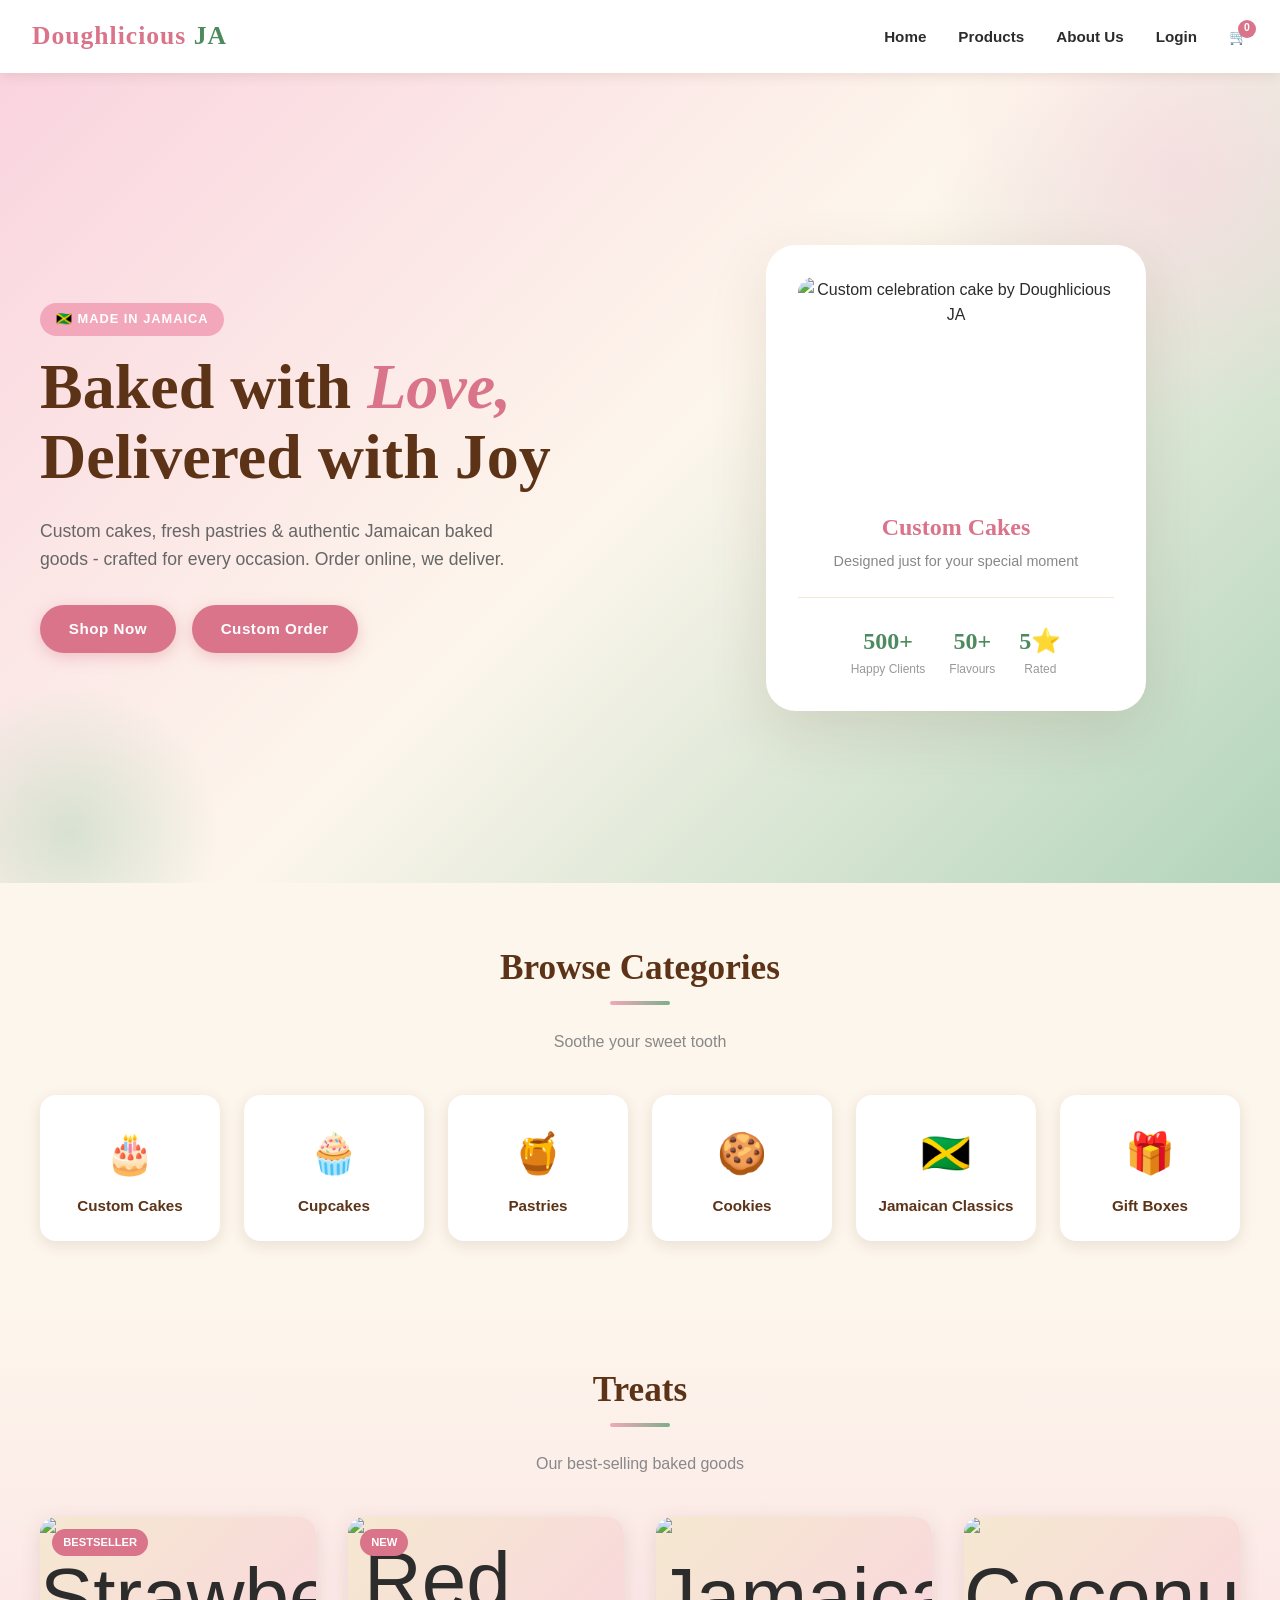
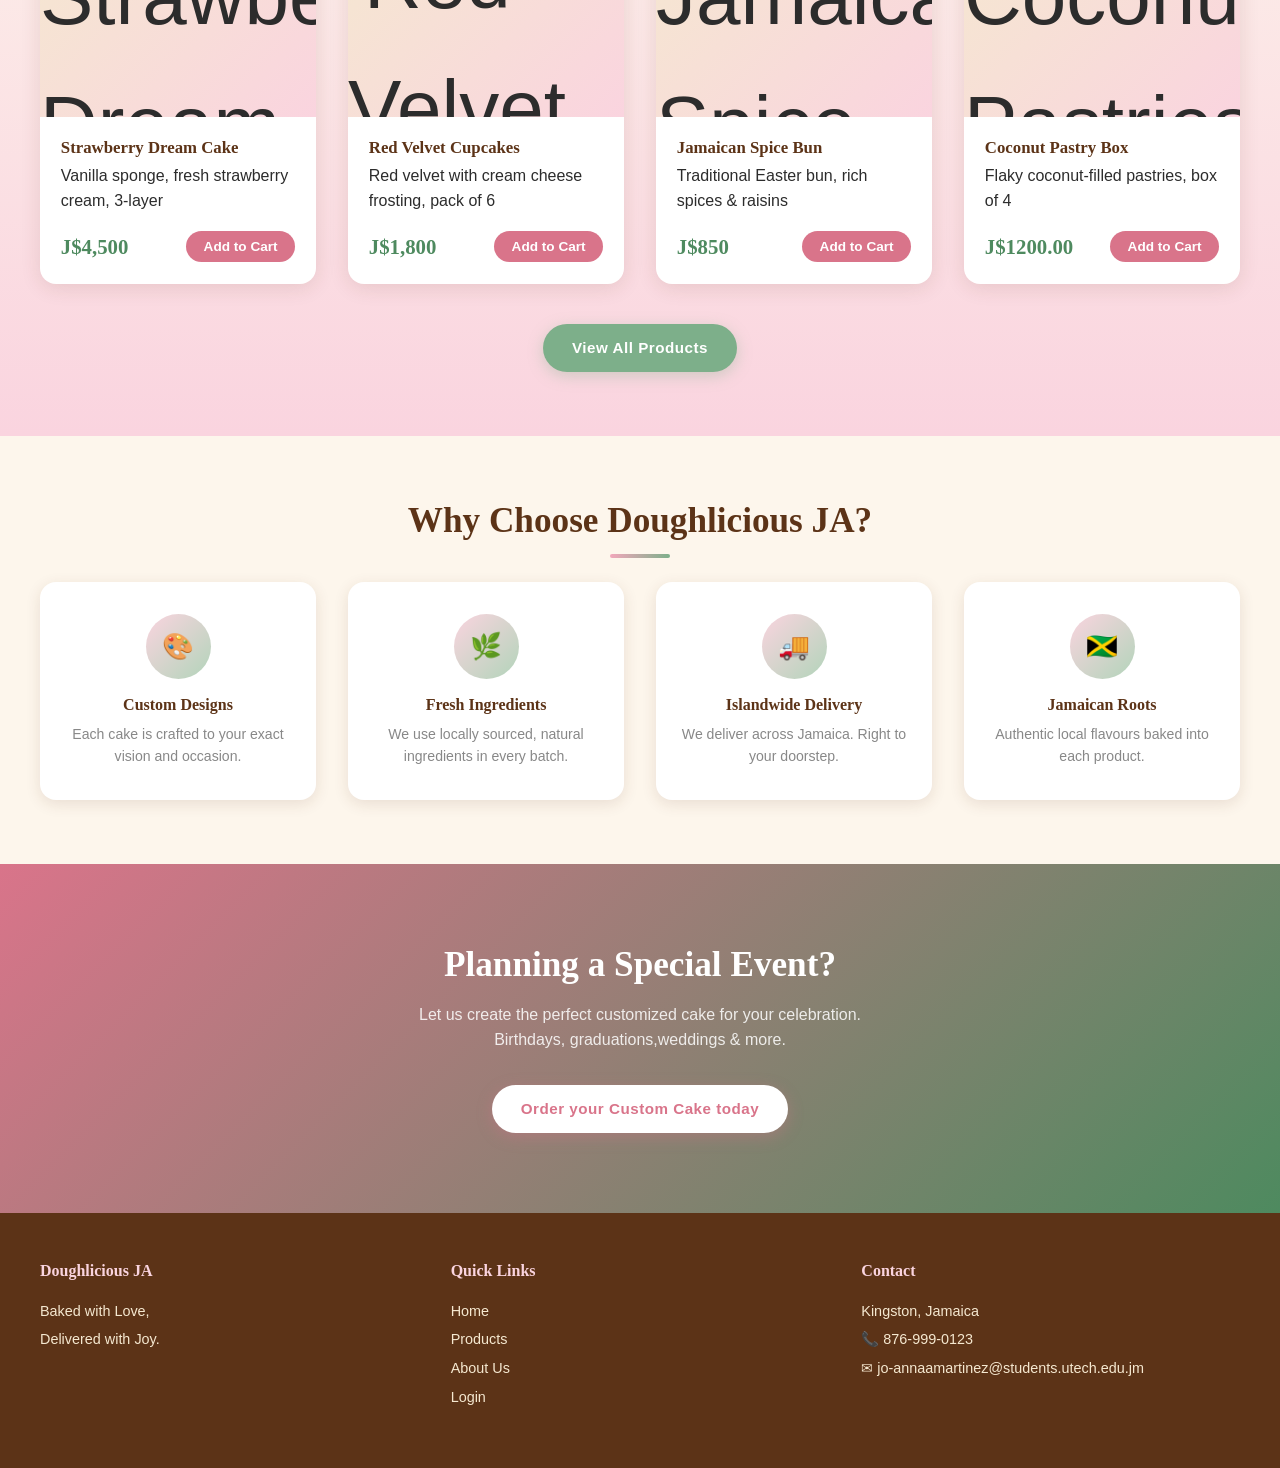
==== index.html @ e5c6c64b "Add files via upload" ====
<!--Jo-Anna Martinez ID: 2305804-->
<!DOCTYPE html>
<html lang="en">
<head>
    <meta charset="UTF-8"/>
    <meta name="viewport" content="width=device-width, initial-scale=1.0"/>
    <title>Doughlicious JA - Home</title>
    <link rel="stylesheet" href="styles.css"/>

</head>
<body>

<!--Navigation Bar-->
<nav class="navbar">
    <div class="logo">Doughlicious <span>JA</span></div>
    <ul class="nav-links" id="navLinks">
        <li><a href="index.html">Home</a></li>
        <li><a href="products.html">Products</a></li>
        <li><a href="about.html">About Us</a></li>
        <li><a href="login.html">Login</a></li>
        <li><a href="cart.html" class="cart-icon">&#128722;<span class="cart-badge" id="cartCount">0</span>
        </a></li>
    </ul>
    <button class="hamburger" id="hamburger" aria-label="Toggle menu">
        <span></span><span></span><span></span>
    </button>
</nav>
<!--Hero Section-->
<section class="hero">
    <div class="hero-content">
        <div class="hero-text-wrap">
            <span class="hero-badge">&#127471;&#127474; Made in Jamaica</span>
            <h1 class="hero-title">
                Baked with <em>Love,</em><br/>Delivered with Joy
            </h1>
            <p class="hero-text">
                Custom cakes, fresh pastries & authentic Jamaican baked goods - crafted for every occasion. Order online, we deliver. 
            </p>
            <div class="hero-btns">
                <a href="products.html" class="btn btn-primary">Shop Now</a>
                <a href="products.html#custom" class="btn btn-primary">Custom Order</a>
            </div>
        </div>
        <div class="hero-image-wrap">
            <div class="hero-card">
                <img src="../assets/cake.jpg" alt="Custom celebration cake by Doughlicious JA"class="hero-card-img"/>
                <h3>Custom Cakes</h3>
                <p>Designed just for your special moment</p>
                <div class="hero-stats">
                    <div class="stat">
                        <div class="stat-num">500+</div>
                        <div class="stat-label">Happy Clients</div>
                    </div>
                    <div class="stat">
                        <div class="stat-num">50+</div>
                        <div class="stat-label">Flavours</div>
                    </div>
                    <div class="stat">
                        <div class="stat-num">5&#11088;</div>
                        <div class="stat-label">Rated</div>
                    </div>
                </div>
            </div>
        </div>
    </div>
</section>
<!--Category Section-->
<section class="section">
    <div class="container">
        <h2 class="section-title">Browse Categories</h2>
        <div class="divider"></div>
        <p class="section-subtitle">Soothe your sweet tooth</p>
        <div class="categories-grid">
            <div class="category-card" onclick="window.location='products.html'">
                <div class="category-icon">&#127874;</div>
                <h4>Custom Cakes</h4>
            </div>
            <div class="category-card"onclick="window.location='products.html'">
                <div class="category-icon">&#129473;</div>
                <h4>Cupcakes</h4>
            </div>
            <div class="category-card"onclick="window.location='products.html'">
                <div class="category-icon">&#127855;</div>
                <h4>Pastries</h4>
            </div>
            <div class="category-card"onclick="window.location='products.html'">
                <div class="category-icon">&#127850;</div>
                <h4>Cookies</h4>
            </div>
            <div class="category-card"onclick="window.location='products.html'">
                <div class="category-icon">&#x1F1EF;&#x1F1F2;</div>
                <h4>Jamaican Classics</h4>
            </div>
            <div class="category-card"onclick="window.location='products.html'">
                <div class="category-icon">&#127873;</div>
                <h4>Gift Boxes</h4>
            </div>
        </div>
    </div>
</section>
<!--Featured Products-->
<section class="section featured-bg">
    <div class="container">
        <h2 class="section-title">Treats</h2>
        <div class="divider"></div>
        <p class="section-subtitle">Our best-selling baked goods</p>
        <div class="products-grid">
            <div class="product-card">
                <div class="product-image">
                    <img src="../assets/cake-strawberry.jpg" alt="Strawberry Dream Cake"/>
                    <span class="product-badge">Bestseller</span>
                </div>
                <div class="product-info">
                    <h3>Strawberry Dream Cake</h3>
                    <p>Vanilla sponge, fresh strawberry cream, 3-layer</p>
                    <div class="product-footer">
                        <span class="price">J$4,500</span>
                        <button class="add-to-cart-btn" onclick="addToCart('Strawberry Dream Cake', 4500)">Add to Cart</button>
                    </div>
                </div>
            </div>
            <div class="product-card">
                <div class="product-image">
                    <img src="../assets/cupcakes-velvet.jpg" alt="Red Velvet Cupcakes"/>
                    <span class="product-badge">New</span>
                </div>
                <div class="product-info">
                    <h3>Red Velvet Cupcakes</h3>
                    <p>Red velvet with cream cheese frosting, pack of 6</p>
                    <div class="product-footer">
                        <span class="price">J$1,800</span>
                        <button class="add-to-cart-btn" onclick="addToCart('Red Velvet Cupcakes', 1800)">Add to Cart</button>
                    </div>
                </div>
            </div>
            <div class="product-card">
                <div class="product-image">
                    <img src="../assets/bun-spice.jpg" alt="Jamaican Spice Bun"/>
                </div>
                <div class="product-info">
                    <h3>Jamaican Spice Bun</h3>
                    <p>Traditional Easter bun, rich spices &amp; raisins</p>
                    <div class="product-footer">
                        <span class="price">J$850</span>
                        <button class="add-to-cart-btn" onclick="addToCart('Jamaican Spice Bun', 850)">Add to Cart</button>
                    </div>
                </div>
            </div>
            <div class="product-card">
                <div class="product-image">
                    <img src="../assets/pastry-coconut.jpg" alt="Coconut Pastries"/>
                </div>
                <div class="product-info">
                    <h3>Coconut Pastry Box</h3>
                    <p>Flaky coconut-filled pastries, box of 4</p>
                    <div class="product-footer">
                        <span class="price">J$1200.00</span>
                        <button class="add-to-cart-btn" onclick="addToCart('Coconut Pastry Box', 1200)">Add to Cart</button>
                    </div>
                </div>
            </div>
        </div>
        <div style="text-align:center; margin-top:2.5rem;">
            <a href="products.html" class="btn btn-secondary">View All Products</a>
        </div>
    </div>
</section>
<!--Choose Us Section -->
<section class="section">
    <div class="container">
        <h2 class="section-title">Why Choose Doughlicious JA?</h2>
        <div class="divider"></div>
        <div class="why-grid">
            <div class="why-card">
                <div class="why-icon">&#127912;</div>
                <h3>Custom Designs</h3>
                <p>Each cake is crafted to your exact vision and occasion.</p>
            </div>
            <div class="why-card">
                <div class="why-icon">&#127807;</div>
                <h3>Fresh Ingredients</h3>
                <p>We use locally sourced, natural ingredients in every batch.</p>
            </div>
            <div class="why-card">
                <div class="why-icon">&#128666;</div>
                <h3>Islandwide Delivery</h3>
                <p>We deliver across Jamaica. Right to your doorstep.</p>
            </div>
            <div class="why-card">
                <div class="why-icon">&#127471;&#127474;</div>
                <h3>Jamaican Roots</h3>
                <p>Authentic local flavours baked into each product.</p>
            </div>
        </div>
    </div>
</section>
<!--Banner-->
<section class="cta-banner">
    <h2>Planning a Special Event?</h2>
    <p>Let us create the perfect customized cake for your celebration. Birthdays, graduations,weddings & more.</p>
    <a href="products.html#custom" class="btn btn-primary" style="background:white; color:var(--blush-dark);">Order your Custom Cake today</a>
</section>

<!--Footer-->
<footer>
    <div class="footer-grid">
        <div class="footer-col">
            <h4>Doughlicious JA</h4>
            <p>Baked with Love,<br/>Delivered with Joy.</p>
        </div>
        <div class="footer-col">
            <h4>Quick Links</h4>
            <a href="index.html">Home</a><br/>
            <a href="products.html">Products</a><br/>
            <a href="about.html">About Us</a><br/>
            <a href="login.html">Login</a>
        </div>
        <div class="footer-col">
            <h4>Contact</h4>
            <p>Kingston, Jamaica<br/>
            &#128222; 876-999-0123<br/>
            &#9993;<a href="mailto:jo-annaamartinez&#64;students&#46;utech&#46;edu&#46;jm">
                    jo-annaamartinez&#64;students&#46;utech&#46;edu&#46;jm</a></p>
        </div>
    </div>
</footer>

<script src="app.js"></script>
</body>
</html>
---- styles.css ----
/* Jo-Anna Martinez ID:2305804 */
/*CSS Variables*/

:root{
    --blush: #F2A7BB;
    --blush-light: #FAD4DF;
    --blush-dark: #D9748A;
    --cream: #FDF6EC;
    --cream-dark: #F5E8D0;
    --sage:#7DAF8A;
    --sage-light: #B2D4BA;
    --sage-dark: #4E8A5F;
    --brown: #5C3317;
    --charcoal: #2C2C2C;
    --white: #FFFFFF;
    --shadow: rgba(92,51,23,0.12);
    --font-display: 'Playfair Display', serif;
    --font-body: 'Lato', sans-serif;
    --radius: 16px;
    --radius-sm: 8px;
    --transition: 0.3s ease;
}
*, *::before, *::after{
    margin: 0;
    padding: 0;
    box-sizing: border-box;
}
html{
    scroll-behavior: smooth;
}
body{
    font-family: var(--font-body);
    background-color: var(--cream);
    color: var(--charcoal);
    font-size: 16px;
    line-height: 1.6;
}
img{
    max-width: 100%;
    display: block;
}
a{
    text-decoration: none;
    color: inherit;
}
ul{
    list-style:none;
}
/*Typography*/
h1,h2,h3,h4{
    font-family: var(--font-display);
    color: var(--brown);
    line-height: 1.2;
}
h1{font-size: clamp(2rem, 5vw, 3.5rem);}
h2{font-size: clamp(1.5rem, 3vw, 2.2rem);}
h3{font-size: clamp(1.1rem, 2vw, 1.5rem);}

p{
    font-family: var(--font-body);
    color: var(--charcoal);
    margin-bottom: 1rem;
}
/*Navigation*/
.navbar{
    background-color: var(--white);
    padding: 1rem 2rem;
    display: flex;
    align-items: center;
    justify-content: space-between;
    box-shadow: 0px 2px 12px var(--shadow);
    position: sticky;
    top: 0;
    z-index: 1000;
}
/*navigation logo*/
.navbar .logo{
    font-family: var(--font-display);
    font-size: 1.6rem;
    color: var(--blush-dark);
    font-weight: 700;
    letter-spacing: 1px;
}
.navbar .logo span{
    color: var(--sage-dark);
}
/*Navigation links*/
.nav-links{
    display: flex;
    gap: 2rem;
    align-items: center;
}
.nav-links a{
    font-family: var(--font-body);
    font-size: 0.95rem;
    font-weight: 600;
    color: var(--charcoal);
    transition: color var(--transition);
    position: relative;
}
/*hover effect on the links*/
.nav-links a::after{
    content:'';
    position:absolute;
    bottom: -4px;
    left: 0;
    width: 0;
    height: 2px;
    background: var(--blush);
    transition: width var(--transition);
}
.nav-links a:hover::after { width: 100%; }
.nav-links a:hover{color: var(--blush-dark);}

/*Cart icon*/
.cart-icon{
    position: relative;
    cursor: pointer;
    font-size: 1.3rem;
}
.cart-badge{
    position: absolute;
    top: -8px;
    right: -8px;
    background: var(--blush-dark);
    color: var(--white);
    border-radius: 50%;
    width: 18px;
    height: 18px;
    font-size: 0.65rem;
    display: flex;
    align-items: center;
    justify-content: center;
    font-weight: 700;
}
/* hamburger menu for mobile devices*/
.hamburger{
    display: none;
    flex-direction: column;
    gap: 5px;
    cursor: pointer;
    background: none;
    border: none;
}
.hamburger span{
    width: 25px;
    height: 3px;
    background: var(--charcoal);
    border-radius: 2px;
    transition: var(--transition);
}
/*buttons*/
.btn {
    display: inline-block;
    padding: 0.75rem 1.8rem;
    border-radius: 50px;
    font-family: var(--font-body);
    font-weight: 700;
    font-size: 0.95rem;
    cursor: pointer;
    border: none;
    transition: all var(--transition);
    letter-spacing: 0.5px;
}

/* Primary button - blush pink */
.btn-primary {
    background: var(--blush-dark);
    color: var(--white);
    box-shadow: 0 4px 15px rgba(217, 116, 138, 0.35);
}

.btn-primary:hover {
    background: var(--blush);
    transform: translateY(-2px);
    box-shadow: 0 6px 20px rgba(217, 116, 138, 0.45);
}

/* Secondary button - sage green */
.btn-secondary {
    background: var(--sage);
    color: var(--white);
    box-shadow: 0 4px 15px rgba(125, 175, 138, 0.35);
}

.btn-secondary:hover {
    background: var(--sage-dark);
    transform: translateY(-2px);
}

/* Outline button */
.btn-outline {
    background: transparent;
    border: 2px solid var(--blush-dark);
    color: var(--blush-dark);
}

.btn-outline:hover {
    background: var(--blush-dark);
    color: var(--white);
}

/* Danger button for cancel/clear */
.btn-danger {
    background: #c0392b;
    color: var(--white);
}

.btn-danger:hover {
    background: #a93226;
    transform: translateY(-2px);
}
/*forms*/
.form-group {
    margin-bottom: 1.2rem;
}

.form-group label {
    display: block;
    font-weight: 600;
    margin-bottom: 0.4rem;
    font-size: 0.9rem;
    color: var(--brown);
}

/* Shared input, select, textarea styles */
.form-group input,.form-group select,.form-group textarea {
    width: 100%;
    padding: 0.75rem 1rem;
    border: 2px solid var(--cream-dark);
    border-radius: var(--radius-sm);
    font-family: var(--font-body);
    font-size: 0.95rem;
    background: var(--white);
    color: var(--charcoal);
    transition: border-color var(--transition);
    outline: none;
}

.form-group input:focus,.form-group select:focus,.form-group textarea:focus {
    border-color: var(--blush);
    box-shadow: 0 0 0 3px rgba(242, 167, 187, 0.2);
}

/* Error message style */
.error-msg {
    color: #c0392b;
    font-size: 0.8rem;
    margin-top: 0.3rem;
    display: none;
}

.error-msg.show {
    display: block;
}

.form-group input.invalid {
    border-color: #c0392b;
}

/* Two-column form row layout */
.form-row {
    display: grid;
    grid-template-columns: 1fr 1fr;
    gap: 1rem;
}

/*Section*/
.section {
    padding: 4rem 2rem;
}

.section-title {
    text-align: center;
    margin-bottom: 0.5rem;
}

.section-subtitle {
    text-align: center;
    color: #888;
    margin-bottom: 2.5rem;
    font-size: 1rem;
}

.divider {
    width: 60px;
    height: 4px;
    background: linear-gradient(to right, var(--blush), var(--sage));
    border-radius: 2px;
    margin: 0.75rem auto 1.5rem;
}

/* Container for max-width wrapper */
.container {
    max-width: 1200px;
    margin: 0 auto;
}

/*hero page*/
.page-hero {
    padding: 4rem 2rem;
    text-align: center;
}

.page-hero h1 { margin-bottom: 0.5rem; }
.page-hero p {
    color: #666;
    max-width: 550px;
    margin: 0.5rem auto 0;
}
/*products card (home & products)*/
.products-grid {
    display: grid;
    grid-template-columns: repeat(auto-fill, minmax(260px, 1fr));
    gap: 2rem;
    max-width: 1200px;
    margin: 0 auto;
}

.product-card {
    background: var(--white);
    border-radius: var(--radius);
    overflow: hidden;
    box-shadow: 0 4px 20px var(--shadow);
    transition: all var(--transition);
}

.product-card:hover {
    transform: translateY(-6px);
    box-shadow: 0 15px 40px var(--shadow);
}

.product-image {
    background: linear-gradient(135deg, var(--cream-dark), var(--blush-light));
    height: 200px;
    display: flex;
    align-items: center;
    justify-content: center;
    font-size: 5rem;
    position: relative;
    overflow: hidden;
}

/* Product image fills container without stretching */
.product-image img {
    width: 100%;
    height: 100%;
    object-fit: cover;
    display: block;
    transition: transform var(--transition);
}

/* Subtle zoom on hover */
.product-card:hover .product-image img {
    transform: scale(1.05);
}

/* Hero card image */
.hero-card-img {
    width: 100%;
    height: 220px;
    object-fit: cover;
    border-radius: 16px;
    margin-bottom: 1rem;
    display: block;
}

.product-badge {
    position: absolute;
    top: 12px;
    left: 12px;
    background: var(--blush-dark);
    color: var(--white);
    font-size: 0.7rem;
    font-weight: 700;
    padding: 0.3rem 0.7rem;
    border-radius: 50px;
    text-transform: uppercase;
}

.product-info { padding: 1.3rem; }

.product-info h3 {
    font-size: 1.05rem;
    margin-bottom: 0.3rem;
}

.product-meta {
    font-size: 0.8rem;
    color: #aaa;
    margin-bottom: 0.5rem;
}

.product-desc {
    font-size: 0.88rem;
    color: #777;
    margin-bottom: 0.8rem;
}

.product-footer {
    display: flex;
    align-items: center;
    justify-content: space-between;
}

.price {
    font-family: var(--font-display);
    font-size: 1.3rem;
    color: var(--sage-dark);
    font-weight: 700;
}

.add-to-cart-btn {
    background: var(--blush-dark);
    color: var(--white);
    border: none;
    border-radius: 50px;
    padding: 0.5rem 1.1rem;
    font-size: 0.85rem;
    font-weight: 700;
    cursor: pointer;
    transition: all var(--transition);
}

.add-to-cart-btn:hover {
    background: var(--blush);
    transform: scale(1.05);
}
/*Footer*/
footer {
    background: var(--brown);
    color: var(--cream);
    padding: 3rem 2rem 1.5rem;
}

.footer-grid {
    display: grid;
    grid-template-columns: repeat(auto-fit, minmax(200px, 1fr));
    gap: 2rem;
    max-width: 1200px;
    margin: 0 auto 2rem;
}

.footer-col h4 {
    color: var(--blush-light);
    margin-bottom: 1rem;
    font-size: 1rem;
}

.footer-col p,.footer-col a {
    color: var(--cream-dark);
    font-size: 0.9rem;
    line-height: 2;
    transition: color var(--transition);
}

.footer-col a:hover { color: var(--blush-light); }

.footer-bottom {
    text-align: center;
    border-top: 1px solid rgba(255,255,255,0.15);
    padding-top: 1.5rem;
    font-size: 0.85rem;
    color: var(--cream-dark);
}
/*home page*/
.hero {
    background: linear-gradient(135deg, var(--blush-light) 0%, var(--cream) 50%, var(--sage-light) 100%);
    min-height: 90vh;
    display: flex;
    align-items: center;
    padding: 4rem 2rem;
    position: relative;
    overflow: hidden;
}
/* Decorative background circle - top right */
.hero::before {
    content: '';
    position: absolute;
    width: 500px;
    height: 500px;
    border-radius: 50%;
    background: radial-gradient(circle, var(--blush-light) 0%, transparent 70%);
    top: -150px;
    right: -150px;
    opacity: 0.6;
}
/* Decorative background circle - bottom left */
.hero::after {
    content: '';
    position: absolute;
    width: 300px;
    height: 300px;
    border-radius: 50%;
    background: radial-gradient(circle, var(--sage-light) 0%, transparent 70%);
    bottom: -100px;
    left: -80px;
    opacity: 0.5;
}
.hero-content {
    max-width: 1200px;
    margin: 0 auto;
    display: grid;
    grid-template-columns: 1fr 1fr;
    gap: 4rem;
    align-items: center;
    position: relative;
    z-index: 1;
    width: 100%;
}
.hero-badge {
    display: inline-block;
    background: var(--blush);
    color: var(--white);
    font-size: 0.8rem;
    font-weight: 700;
    padding: 0.4rem 1rem;
    border-radius: 50px;
    margin-bottom: 1rem;
    letter-spacing: 1px;
    text-transform: uppercase;
}
.hero-title {
    font-size: clamp(2.5rem, 6vw, 4rem);
    line-height: 1.1;
    margin-bottom: 1.5rem;
    color: var(--brown);
}
.hero-title em {
    font-style: italic;
    color: var(--blush-dark);
}
.hero-text {
    font-size: 1.1rem;
    color: #666;
    margin-bottom: 2rem;
    max-width: 480px;
}
.hero-btns {
    display: flex;
    gap: 1rem;
    flex-wrap: wrap;
}
.hero-image-wrap {
    display: flex;
    justify-content: center;
    align-items: center;
}

/* Floating hero card */
.hero-card {
    background: var(--white);
    border-radius: 30px;
    padding: 2rem;
    box-shadow: 0 20px 60px var(--shadow);
    text-align: center;
    max-width: 380px;
    animation: floatCard 4s ease-in-out infinite;
}
/* Floating animation for hero card */
@keyframes floatCard {
    0%, 100% { transform: translateY(0px); }
    50%      { transform: translateY(-15px); }
}
.hero-card-emoji {
    font-size: 6rem;
    margin-bottom: 1rem;
    display: block;
    line-height: 1;
}
.hero-card h3 {
    color: var(--blush-dark);
    margin-bottom: 0.5rem;
}
.hero-card p {
    color: #888;
    font-size: 0.9rem;
    margin: 0;
}
.hero-stats {
    display: flex;
    gap: 1.5rem;
    margin-top: 1.5rem;
    padding-top: 1.5rem;
    border-top: 1px solid var(--cream-dark);
    justify-content: center;
}
.stat { text-align: center; }
.stat-num {
    font-family: var(--font-display);
    font-size: 1.5rem;
    color: var(--sage-dark);
    font-weight: 700;
}
.stat-label {
    font-size: 0.75rem;
    color: #999;
}

/* Categories grid */
.categories-grid {
    display: grid;
    grid-template-columns: repeat(6, 1fr);
    gap: 1.5rem;
    max-width: 1200px;
    margin: 0 auto;
}
.category-card {
    background: var(--white);
    border-radius: var(--radius);
    padding: 1.5rem 1rem;
    text-align: center;
    cursor: pointer;
    transition: all var(--transition);
    box-shadow: 0 4px 15px var(--shadow);
    border: 2px solid transparent;
}
.category-card:hover {
    border-color: var(--blush);
    transform: translateY(-5px);
    box-shadow: 0 10px 30px var(--shadow);
}
.category-icon {
    font-size: 2.5rem;
    margin-bottom: 0.75rem;
}
.category-card h4 {
    font-size: 0.95rem;
    color: var(--brown);
    font-family: var(--font-body);
    font-weight: 700;
}
/* Featured products background */
.featured-bg {
    background: linear-gradient(180deg, var(--cream) 0%, var(--blush-light) 100%);
}

/* Why Choose Us section */
.why-grid {
    display: grid;
    grid-template-columns: repeat(auto-fit, minmax(220px, 1fr));
    gap: 2rem;
    max-width: 1200px;
    margin: 0 auto;
}
.why-card {
    text-align: center;
    padding: 2rem 1.5rem;
    background: var(--white);
    border-radius: var(--radius);
    box-shadow: 0 4px 15px var(--shadow);
    transition: transform var(--transition);
}
.why-card:hover { transform: translateY(-4px); }
.why-icon {
    width: 65px;
    height: 65px;
    background: linear-gradient(135deg, var(--blush-light), var(--sage-light));
    border-radius: 50%;
    display: flex;
    align-items: center;
    justify-content: center;
    margin: 0 auto 1rem;
    font-size: 1.6rem;
}
.why-card h3 {
    font-size: 1rem;
    margin-bottom: 0.5rem;
}
.why-card p {
    font-size: 0.88rem;
    color: #888;
    margin: 0;
}

/* CTA banner */
.cta-banner {
    background: linear-gradient(135deg, var(--blush-dark), var(--sage-dark));
    color: var(--white);
    text-align: center;
    padding: 5rem 2rem;
}
.cta-banner h2 { color: var(--white); margin-bottom: 1rem; }
.cta-banner p {
    color: rgba(255,255,255,0.85);
    max-width: 500px;
    margin: 0 auto 2rem;
}

/*products page*/
.filter-bar {
    background: var(--white);
    padding: 1.5rem 2rem;
    box-shadow: 0 2px 10px var(--shadow);
    position: sticky;
    top: 70px;
    z-index: 100;
}
.filter-inner {
    max-width: 1200px;
    margin: 0 auto;
    display: flex;
    gap: 1rem;
    align-items: center;
    flex-wrap: wrap;
}
.filter-btn {
    padding: 0.5rem 1.2rem;
    border-radius: 50px;
    border: 2px solid var(--cream-dark);
    background: var(--white);
    font-family: var(--font-body);
    font-size: 0.85rem;
    font-weight: 600;
    cursor: pointer;
    transition: all var(--transition);
    color: var(--charcoal);
}
.filter-btn:hover,
.filter-btn.active {
    background: var(--blush-dark);
    border-color: var(--blush-dark);
    color: var(--white);
}
.products-section {
    padding: 3rem 2rem;
    max-width: 1200px;
    margin: 0 auto;
}
/* Custom order section */
.custom-section {
    background: linear-gradient(135deg, var(--blush-light), var(--cream));
    padding: 4rem 2rem;
}
.custom-inner {
    max-width: 700px;
    margin: 0 auto;
    background: var(--white);
    border-radius: var(--radius);
    padding: 2.5rem;
    box-shadow: 0 10px 40px var(--shadow);
}
.custom-inner h2 {
    text-align: center;
    margin-bottom: 0.5rem;
}
.custom-inner .divider { margin-bottom: 2rem; }
.custom-submit { text-align: center; margin-top: 1.5rem; }
/* Order confirmation message on products page */
#orderConfirm {
    display: none;
    background: var(--sage-light);
    border-radius: var(--radius-sm);
    padding: 1rem;
    text-align: center;
    color: var(--sage-dark);
    font-weight: 600;
    margin-top: 1rem;
}
/*login & register page*/
.auth-wrapper {
    min-height: 100vh;
    background: linear-gradient(135deg, var(--blush-light) 0%, var(--cream) 50%, var(--sage-light) 100%);
    display: flex;
    align-items: center;
    justify-content: center;
    padding: 5rem 1rem 2rem;
}
.auth-container {
    background: var(--white);
    border-radius: 24px;
    box-shadow: 0 20px 60px var(--shadow);
    width: 100%;
    max-width: 480px;
    overflow: hidden;
}

/* Tab switcher */
.auth-tabs {
    display: grid;
    grid-template-columns: 1fr 1fr;
}

.auth-tab {
    padding: 1.2rem;
    text-align: center;
    font-family: var(--font-body);
    font-weight: 700;
    font-size: 1rem;
    cursor: pointer;
    border: none;
    background: var(--cream-dark);
    color: #888;
    transition: all var(--transition);
}
.auth-tab.active {
    background: var(--white);
    color: var(--blush-dark);
    border-bottom: 3px solid var(--blush-dark);
}

.auth-body { padding: 2rem; }

.auth-header {
    text-align: center;
    margin-bottom: 2rem;
}
.auth-header .emoji {
    font-size: 3rem;
    display: block;
    margin-bottom: 0.5rem;
}

.auth-header h2 { margin-bottom: 0.25rem; }
.auth-header p { color: #888; font-size: 0.9rem; margin: 0; }

/* Show/hide login and register panels */
.auth-panel { display: none; }
.auth-panel.active { display: block; }

/* Password show/hide toggle */
.password-wrap { position: relative; }
.password-wrap input { padding-right: 2.8rem; }

.toggle-pw {
    position: absolute;
    right: 12px;
    top: 50%;
    transform: translateY(-50%);
    background: none;
    border: none;
    cursor: pointer;
    font-size: 1rem;
    color: #aaa;
    padding: 0;
}
/* Full-width auth submit button */
.auth-submit {
    width: 100%;
    padding: 0.9rem;
    border-radius: 50px;
    border: none;
    font-family: var(--font-body);
    font-weight: 700;
    font-size: 1rem;
    cursor: pointer;
    background: var(--blush-dark);
    color: var(--white);
    transition: all var(--transition);
    margin-top: 0.5rem;
    box-shadow: 0 4px 15px rgba(217,116,138,0.3);
}
.auth-submit:hover {
    background: var(--blush);
    transform: translateY(-2px);
}
.auth-divider {
    text-align: center;
    margin: 1.5rem 0 0;
    font-size: 0.88rem;
    color: #aaa;
}
.auth-divider a {
    color: var(--sage-dark);
    font-weight: 700;
    cursor: pointer;
}
/* Success messages on login/register */
.auth-success {
    display: none;
    background: var(--sage-light);
    border-radius: var(--radius-sm);
    padding: 0.9rem;
    text-align: center;
    color: var(--sage-dark);
    font-weight: 600;
    margin-top: 1rem;
    font-size: 0.9rem;
}

/*cart & checkout page*/
.cart-layout {
    max-width: 1100px;
    margin: 0 auto;
    padding: 3rem 2rem;
    display: grid;
    grid-template-columns: 1fr 360px;
    gap: 2.5rem;
    align-items: start;
}

/* Cart panel */
.cart-panel {
    background: var(--white);
    border-radius: var(--radius);
    box-shadow: 0 4px 20px var(--shadow);
    overflow: hidden;
}
.cart-panel-header {
    padding: 1.2rem 1.5rem;
    background: linear-gradient(135deg, var(--blush-light), var(--cream));
    border-bottom: 1px solid var(--cream-dark);
    display: flex;
    align-items: center;
    justify-content: space-between;
    }
.cart-panel-header h3 { margin: 0; font-size: 1.1rem; }
/* Empty cart state */
.empty-cart {
    text-align: center;
    padding: 3rem;
    color: #aaa;
}
.empty-cart .emoji {
    font-size: 3rem;
    display: block;
    margin-bottom: 1rem;
}

/* Individual cart item row */
.cart-item {
    display: grid;
    grid-template-columns: 60px 1fr auto auto auto;
    gap: 1rem;
    align-items: center;
    padding: 1rem 1.5rem;
    border-bottom: 1px solid var(--cream-dark);
    transition: background var(--transition);
}

.cart-item:hover { background: var(--cream); }
.cart-item:last-child { border-bottom: none; }

.cart-item-icon {
    width: 55px;
    height: 55px;
    background: var(--cream-dark);
    border-radius: var(--radius-sm);
    display: flex;
    align-items: center;
    justify-content: center;
    font-size: 1.8rem;
}

.cart-item-name {
    font-weight: 600;
    font-size: 0.95rem;
    color: var(--brown);
}

.cart-item-price {
    font-size: 0.85rem;
    color: #888;
}

/* Quantity controls */
.qty-control {
    display: flex;
    align-items: center;
    gap: 0.5rem;
    background: var(--cream);
    border-radius: 50px;
    padding: 0.2rem 0.5rem;
}

.qty-btn {
    background: var(--blush-dark);
    color: var(--white);
    border: none;
    width: 24px;
    height: 24px;
    border-radius: 50%;
    cursor: pointer;
    font-size: 1rem;
    font-weight: 700;
    display: flex;
    align-items: center;
    justify-content: center;
    transition: background var(--transition);
}

.qty-btn:hover { background: var(--blush); }
.qty-num {
    font-weight: 700;
    font-size: 0.95rem;
    min-width: 20px;
    text-align: center;
}

.subtotal {
    font-family: var(--font-display);
    font-weight: 700;
    color: var(--sage-dark);
    font-size: 1rem;
    min-width: 80px;
    text-align: right;
}

.remove-btn {
    background: none;
    border: none;
    color: #ccc;
    cursor: pointer;
    font-size: 1.2rem;
    transition: color var(--transition);
}
.remove-btn:hover { color: #c0392b; }
/* Cart action buttons bar */
.cart-actions {
    padding: 1rem 1.5rem;
    display: flex;
    gap: 1rem;
    border-top: 1px solid var(--cream-dark);
    flex-wrap: wrap;
}

/* Order summary panel */
.summary-panel {
    background: var(--white);
    border-radius: var(--radius);
    box-shadow: 0 4px 20px var(--shadow);
    overflow: hidden;
    position: sticky;
    top: 90px;
}

.summary-header {
    padding: 1.2rem 1.5rem;
    background: linear-gradient(135deg, var(--sage-light), var(--cream));
    border-bottom: 1px solid var(--cream-dark);
}

.summary-header h3 { margin: 0; font-size: 1.1rem; }
.summary-body { padding: 1.5rem; }
.summary-row {
    display: flex;
    justify-content: space-between;
    align-items: center;
    margin-bottom: 0.9rem;
    font-size: 0.92rem;
}

.summary-row.total {
    border-top: 2px solid var(--cream-dark);
    padding-top: 0.9rem;
    margin-top: 0.5rem;
    font-weight: 700;
    font-size: 1.05rem;
}

.summary-row .label { color: #666; }
.summary-row .value { font-weight: 600; color: var(--charcoal); }

.summary-row.total .value {
    color: var(--sage-dark);
    font-family: var(--font-display);
    font-size: 1.3rem;
}

.discount-val { color: #27ae60 !important; }

/* Checkout form section */
.checkout-section {
    max-width: 1100px;
    margin: 0 auto;
    padding: 0 2rem 3rem;
}
.checkout-card {
    background: var(--white);
    border-radius: var(--radius);
    box-shadow: 0 4px 20px var(--shadow);
    padding: 2rem;
}

.checkout-card h3 {
    margin-bottom: 1.5rem;
    padding-bottom: 0.75rem;
    border-bottom: 2px solid var(--cream-dark);
}
.checkout-btns {
    display: flex;
    gap: 1rem;
    justify-content: flex-end;
    margin-top: 1.5rem;
    flex-wrap: wrap;
}
/* Order confirmed state */
#orderConfirmedMsg {
    display: none;
    background: linear-gradient(135deg, var(--sage-light), var(--blush-light));
    border-radius: var(--radius);
    padding: 2.5rem;
    text-align: center;
    margin-top: 1rem;
}
#orderConfirmedMsg .big-emoji {
    font-size: 3.5rem;
    display: block;
    margin-bottom: 1rem;
}
#orderConfirmedMsg h2 { color: var(--sage-dark); margin-bottom: 0.5rem; }
#orderConfirmedMsg p  { color: #666; margin: 0; }

/*About Us Page*/
.story-grid {
    display: grid;
    grid-template-columns: 1fr 1fr;
    gap: 4rem;
    align-items: center;
    max-width: 1100px;
    margin: 0 auto;
}
.story-image {
    background: linear-gradient(135deg, var(--blush-light), var(--cream-dark));
    border-radius: 24px;
    height: 380px;
    overflow: hidden;
    box-shadow: 0 15px 40px var(--shadow);
}
/* story image fills the container without stretching*/
.story-image img{
    width: 100%;
    height: 100%;
    object-fit:  cover;
    display: block;
    border-radius: 24px;
}
.story-text h2 { margin-bottom: 1rem; }
.story-text p  { color: #666; }

/* Mission & Vision cards */
.mv-grid {
    display: grid;
    grid-template-columns: 1fr 1fr;
    gap: 2rem;
    max-width: 1100px;
    margin: 0 auto;
}
.mv-card {
    background: var(--white);
    border-radius: var(--radius);
    padding: 2rem;
    box-shadow: 0 4px 20px var(--shadow);
    border-top: 4px solid var(--blush-dark);
}
.mv-card.vision { border-top-color: var(--sage-dark); }
.mv-card .icon { font-size: 2.5rem; margin-bottom: 1rem; }
.mv-card h3    { margin-bottom: 0.75rem; }
.mv-card p     { color: #666; margin: 0; }

/* Values section */
.values-bg { background: linear-gradient(135deg, var(--cream), var(--blush-light)); }
.values-grid {
    display: grid;
    grid-template-columns: repeat(auto-fit, minmax(200px, 1fr));
    gap: 1.5rem;
    max-width: 1100px;
    margin: 0 auto;
}
.values-card {
    background: var(--white);
    border-radius: var(--radius);
    padding: 1.5rem;
    text-align: center;
    box-shadow: 0 4px 15px var(--shadow);
    transition: transform var(--transition);
}
.values-card:hover { transform: translateY(-4px); }
.values-card .icon { font-size: 2rem; margin-bottom: 0.75rem; display: block; }
.values-card h4    { font-size: 0.95rem; color: var(--brown); }

/* Student info card */
.student-card {
    max-width: 700px;
    margin: 0 auto;
    background: linear-gradient(135deg, var(--blush-light), var(--sage-light));
    border-radius: var(--radius);
    padding: 2.5rem;
    box-shadow: 0 10px 40px var(--shadow);
    }
.student-card h3 {
    text-align: center;
    margin-bottom: 1.5rem;
    padding-bottom: 1rem;
    border-bottom: 2px solid rgba(255,255,255,0.6);
}
.student-info-grid {
    display: grid;
    grid-template-columns: 1fr 1fr;
    gap: 1.2rem;
}
.info-item {
    background: rgba(255,255,255,0.7);
    border-radius: var(--radius-sm);
    padding: 1rem;
}
.info-item .info-label {
    font-size: 0.75rem;
    color: #888;
    font-weight: 700;
    text-transform: uppercase;
    letter-spacing: 0.5px;
    margin-bottom: 0.3rem;
}
.info-item .info-value {
    font-weight: 600;
    color: var(--brown);
    font-size: 0.95rem;
}
/* Span full width in student grid */
.info-item.full { grid-column: 1 / -1; }

/* Mailto contact button */
.mailto-btn {
    display: block;
    text-align: center;
    margin-top: 1.5rem;
    background: var(--blush-dark);
    color: var(--white);
    padding: 0.9rem 2rem;
    border-radius: 50px;
    font-weight: 700;
    transition: all var(--transition);
}
.mailto-btn:hover {
    background: var(--sage-dark);
    transform: translateY(-2px);
}
/*Mobile 600px*/
@media (max-width: 600px) {
/* Navbar */
    .navbar {
        padding: 1rem;
        flex-wrap: wrap;
    }

    .nav-links {
        display: none;
        flex-direction: column;
        width: 100%;
        padding: 1rem 0;
        gap: 1rem;
        text-align: center;
    }

    .nav-links.open { display: flex; }
    .hamburger      { display: flex; }

    .section { padding: 2.5rem 1rem; }

    .btn {
        width: 100%;
        text-align: center;
        margin-bottom: 0.5rem;
    }

/* Home hero */
    .hero-content {
        grid-template-columns: 1fr;
        gap: 2rem;
        text-align: center;
    }

    .hero-btns  { justify-content: center; }
    .hero-text  { margin: 0 auto 2rem; }
    .hero-card  { max-width: 280px; margin: 0 auto; }

/* Forms */
    .form-row { grid-template-columns: 1fr; }

/* Products filter */
    .filter-inner { gap: 0.5rem; }
    .filter-btn   { font-size: 0.8rem; padding: 0.4rem 0.9rem; }

/* Cart layout */
    .cart-layout { grid-template-columns: 1fr; padding: 1.5rem 1rem; }

    .cart-item {
        grid-template-columns: 45px 1fr;
        grid-template-rows: auto auto auto;
        gap: 0.5rem;
        padding: 1rem;
    }

    .qty-control, .subtotal, .remove-btn { grid-column: 2; }

  /* Checkout */
    .checkout-btns  { justify-content: stretch; }
    .checkout-btns .btn { flex: 1; text-align: center; }

  /* About */
    .story-grid, .mv-grid { grid-template-columns: 1fr; }
    .story-image          { height: 220px; font-size: 5rem; }
    .student-info-grid    { grid-template-columns: 1fr; }
    .info-item.full       { grid-column: 1; }

  /* Authentication */
    .auth-body { padding: 1.5rem; }
}
/*Tablet 601-949px*/
@media (min-width: 601px) and (max-width: 949px) {
    .section { padding: 3rem 1.5rem; }

    .hero-content {
        grid-template-columns: 1fr;
        text-align: center;
    }

    .hero-btns { justify-content: center; }
    .hero-text { margin: 0 auto 2rem; }

    .cart-layout   { grid-template-columns: 1fr; }
    .story-grid    { grid-template-columns: 1fr; }
}
/*Desktop 950px */
@media (min-width: 950px) {
    .hamburger    { display: none; }
    .nav-links    { display: flex !important; }
}
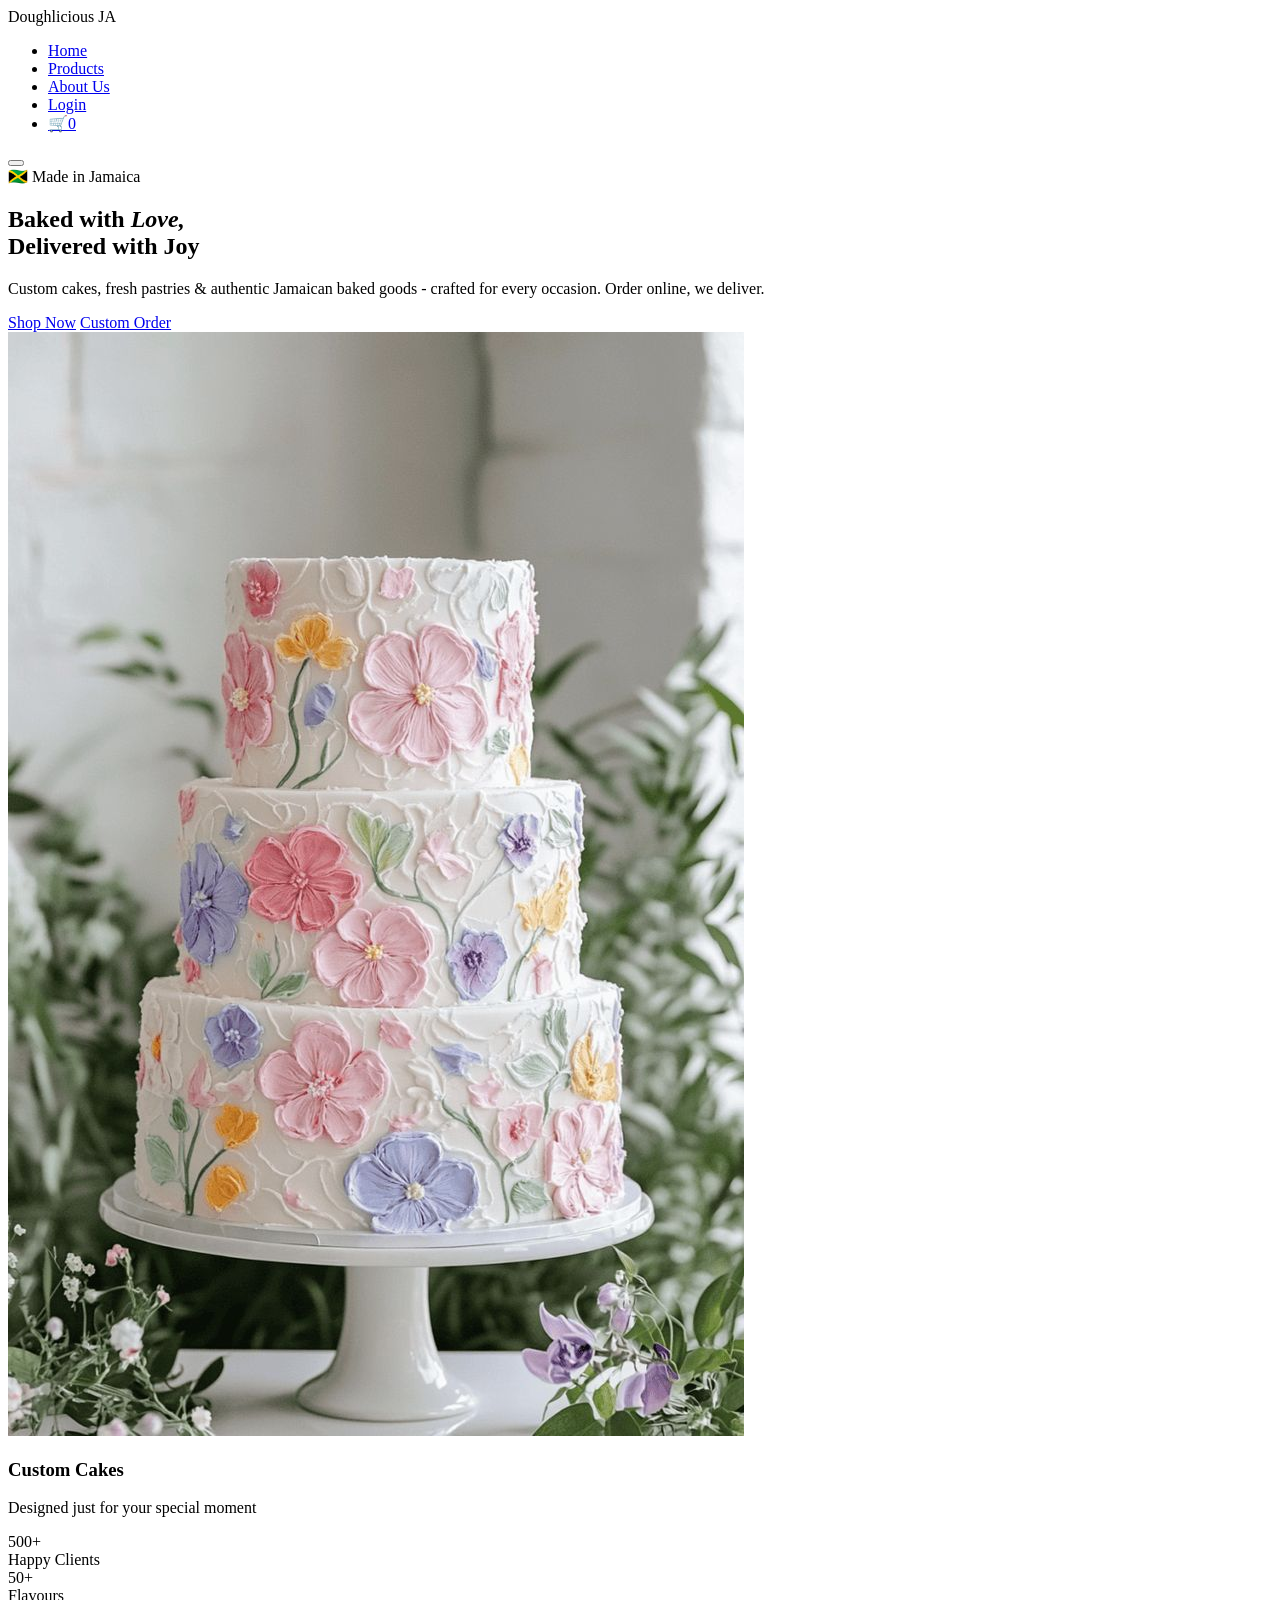
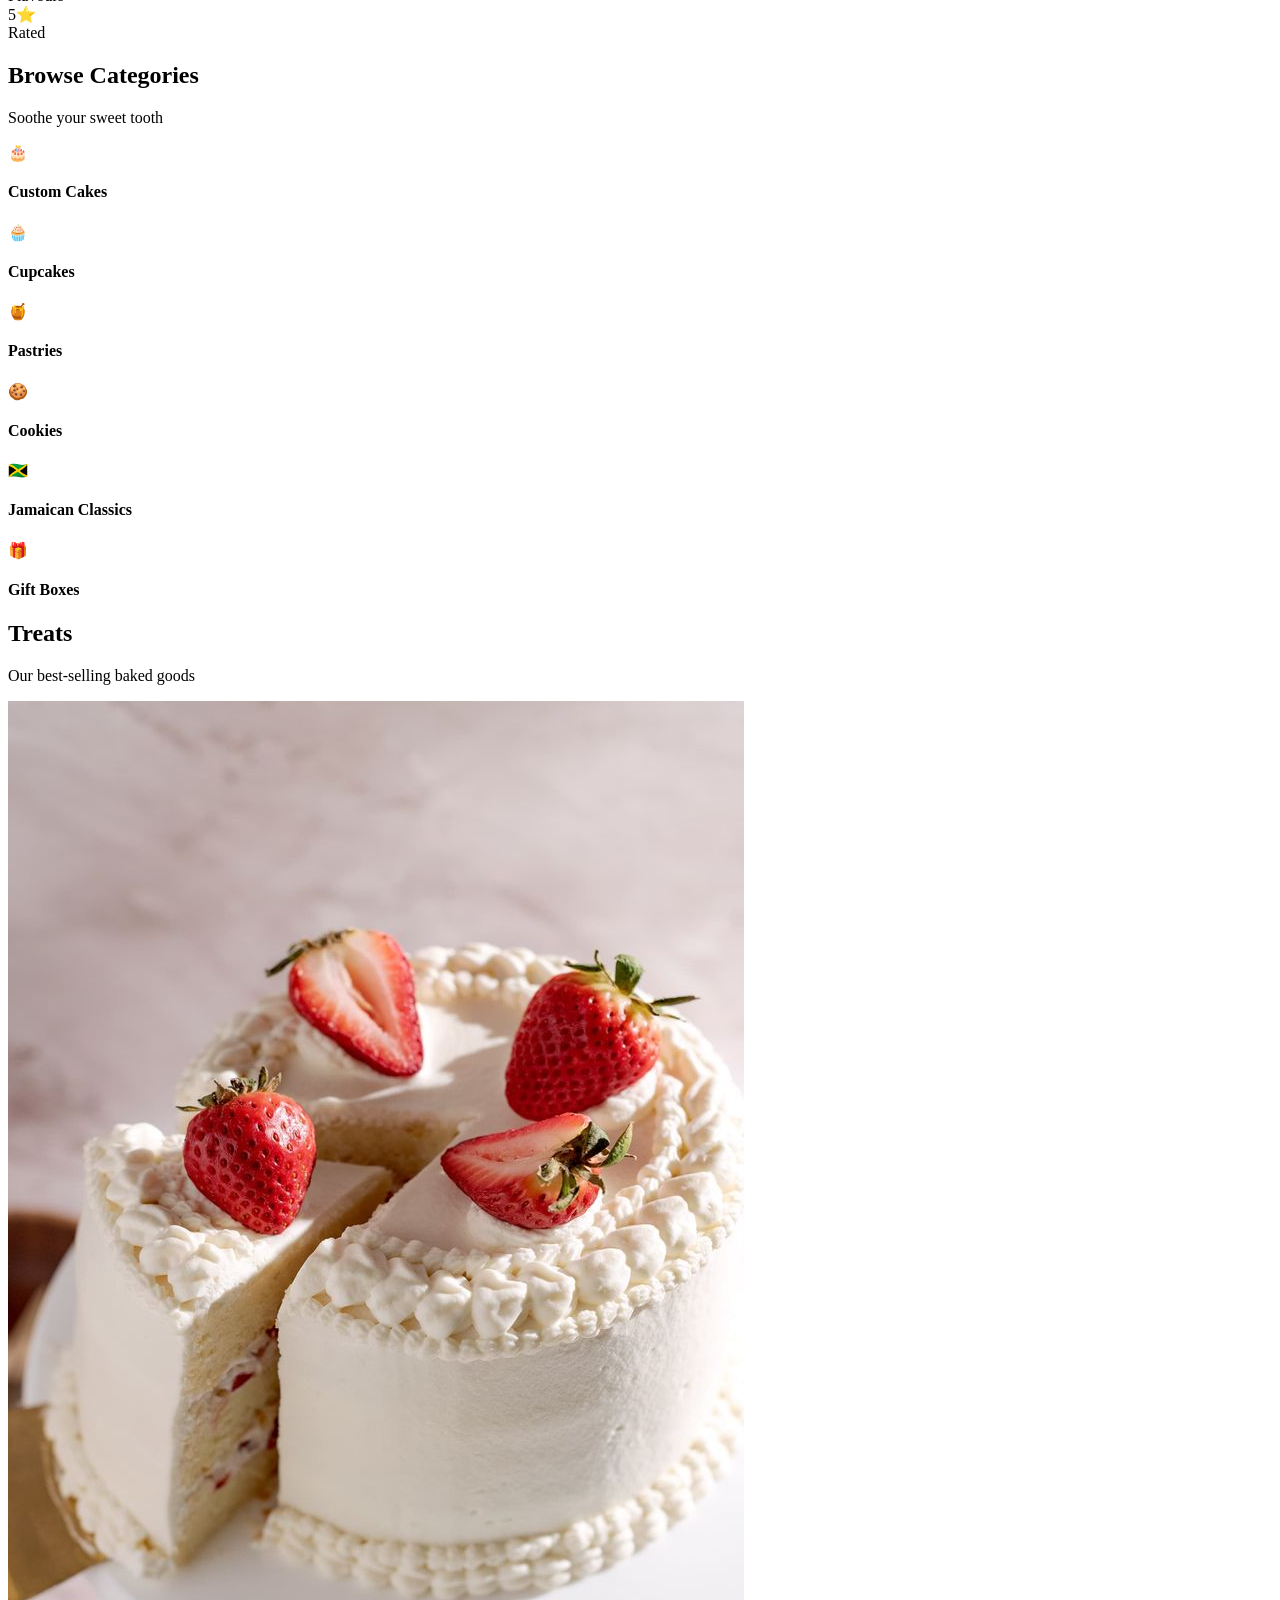
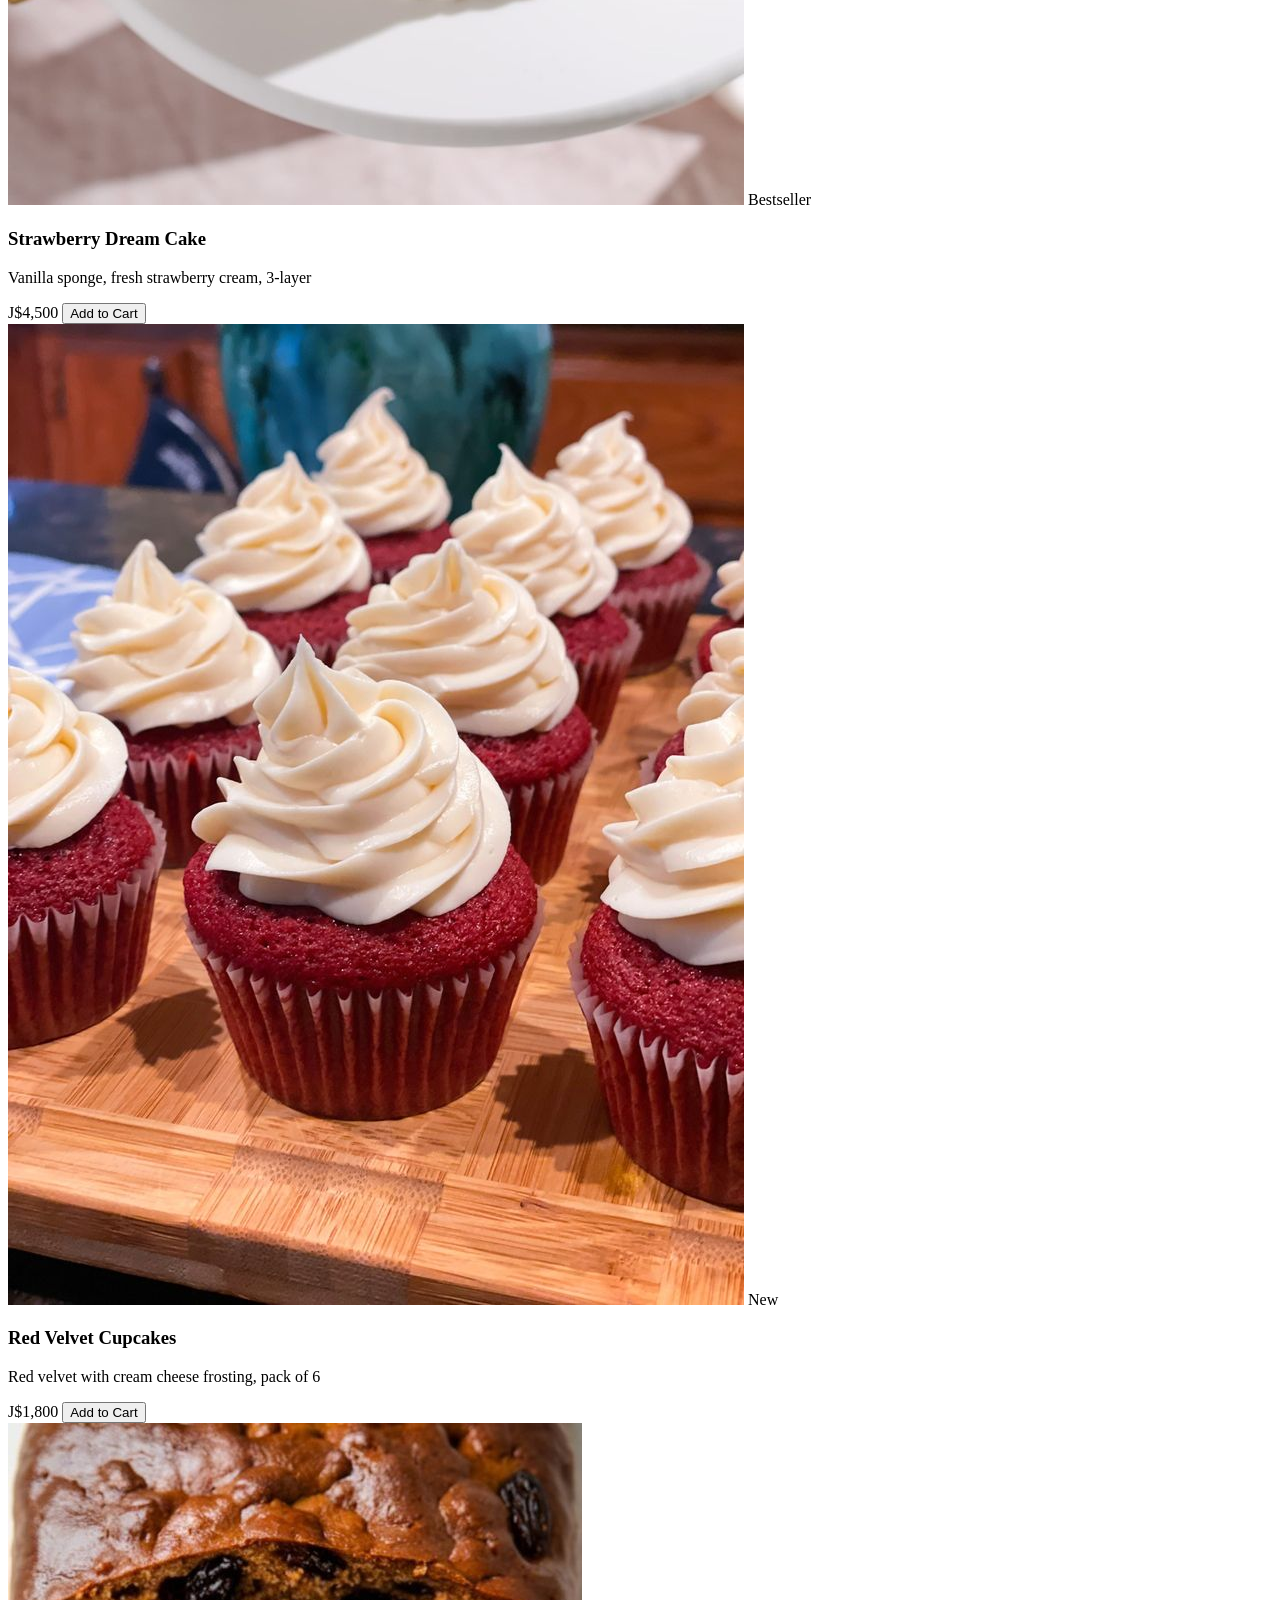
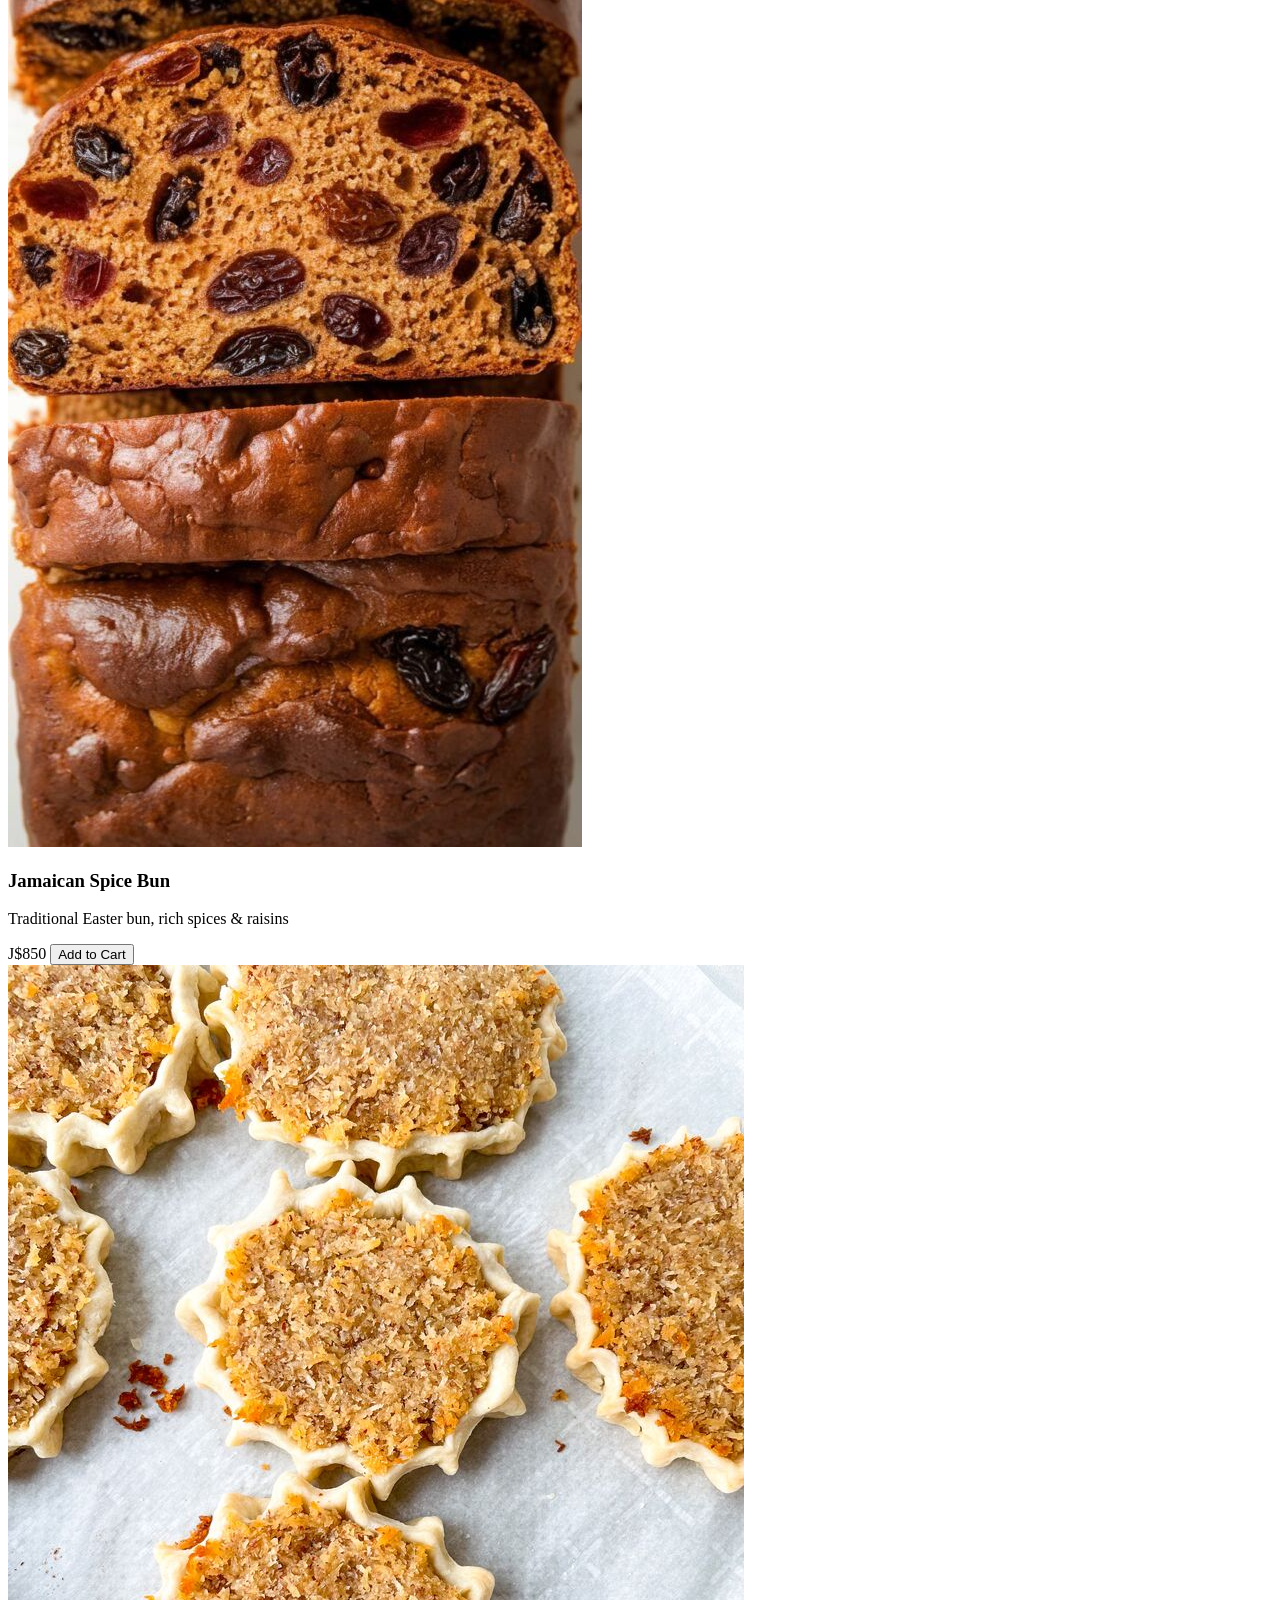
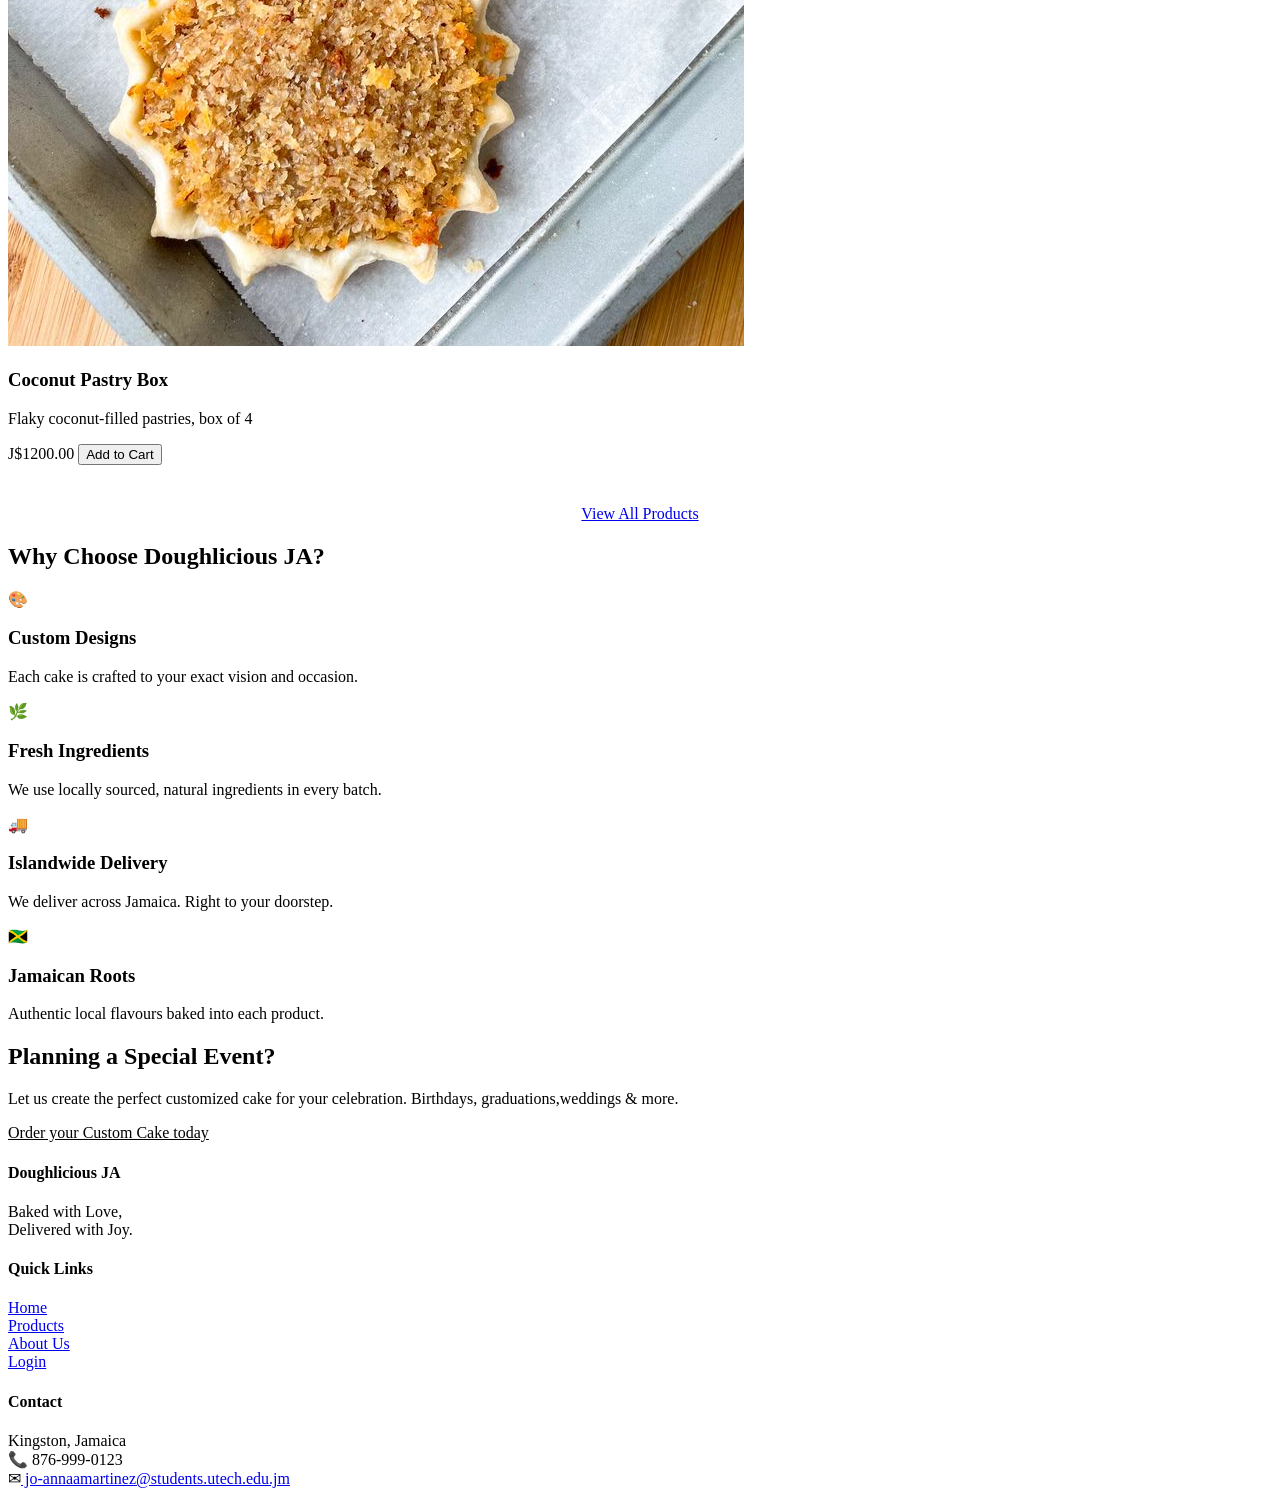
==== commit 9458c07b: "Update image paths to use relative URLs" ====
--- a/index.html
+++ b/index.html
@@ -43,7 +43,7 @@
         </div>
         <div class="hero-image-wrap">
             <div class="hero-card">
-                <img src="../assets/cake.jpg" alt="Custom celebration cake by Doughlicious JA"class="hero-card-img"/>
+                <img src="assets/cake.jpg" alt="Custom celebration cake by Doughlicious JA"class="hero-card-img"/>
                 <h3>Custom Cakes</h3>
                 <p>Designed just for your special moment</p>
                 <div class="hero-stats">
@@ -107,7 +107,7 @@
         <div class="products-grid">
             <div class="product-card">
                 <div class="product-image">
-                    <img src="../assets/cake-strawberry.jpg" alt="Strawberry Dream Cake"/>
+                    <img src="assets/cake-strawberry.jpg" alt="Strawberry Dream Cake"/>
                     <span class="product-badge">Bestseller</span>
                 </div>
                 <div class="product-info">
@@ -121,7 +121,7 @@
             </div>
             <div class="product-card">
                 <div class="product-image">
-                    <img src="../assets/cupcakes-velvet.jpg" alt="Red Velvet Cupcakes"/>
+                    <img src="assets/cupcakes-velvet.jpg" alt="Red Velvet Cupcakes"/>
                     <span class="product-badge">New</span>
                 </div>
                 <div class="product-info">
@@ -135,7 +135,7 @@
             </div>
             <div class="product-card">
                 <div class="product-image">
-                    <img src="../assets/bun-spice.jpg" alt="Jamaican Spice Bun"/>
+                    <img src="assets/bun-spice.jpg" alt="Jamaican Spice Bun"/>
                 </div>
                 <div class="product-info">
                     <h3>Jamaican Spice Bun</h3>
@@ -148,7 +148,7 @@
             </div>
             <div class="product-card">
                 <div class="product-image">
-                    <img src="../assets/pastry-coconut.jpg" alt="Coconut Pastries"/>
+                    <img src="assets/pastry-coconut.jpg" alt="Coconut Pastries"/>
                 </div>
                 <div class="product-info">
                     <h3>Coconut Pastry Box</h3>
@@ -227,4 +227,4 @@
 
 <script src="app.js"></script>
 </body>
-</html>+</html>
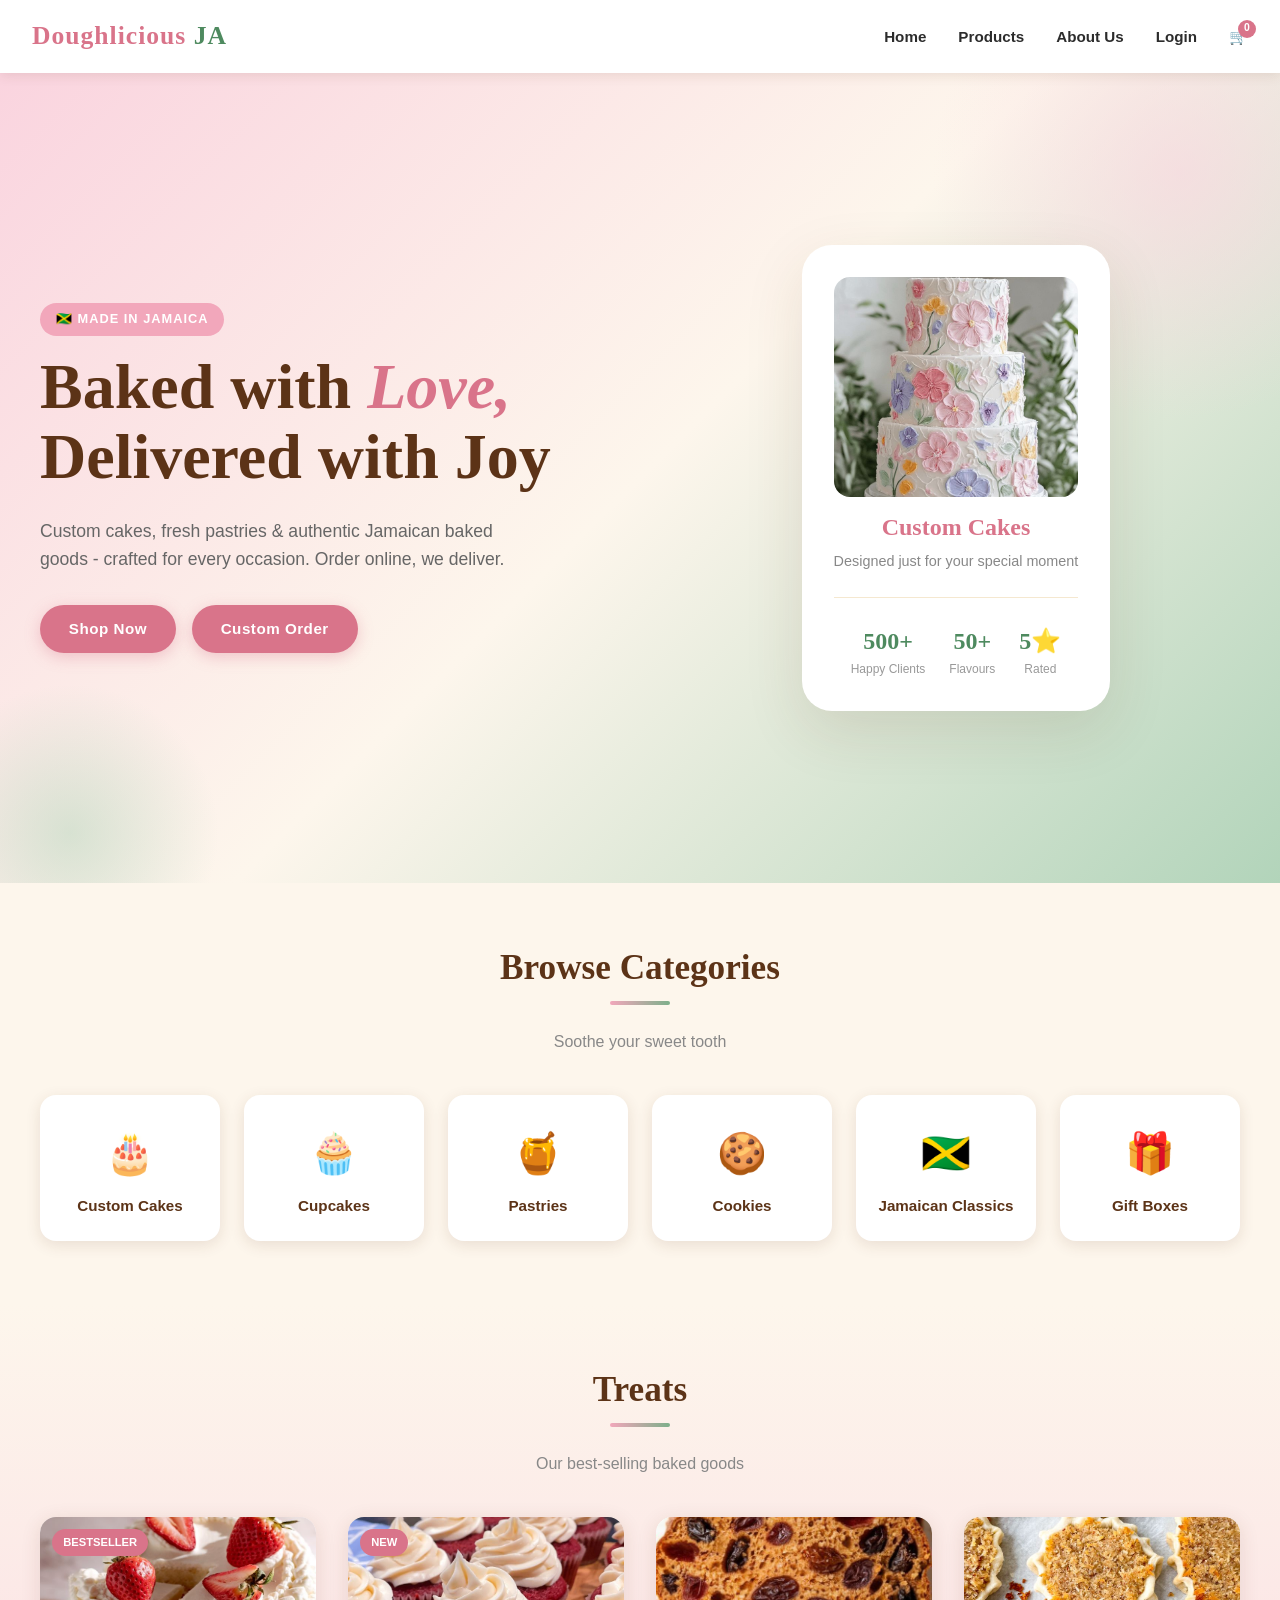
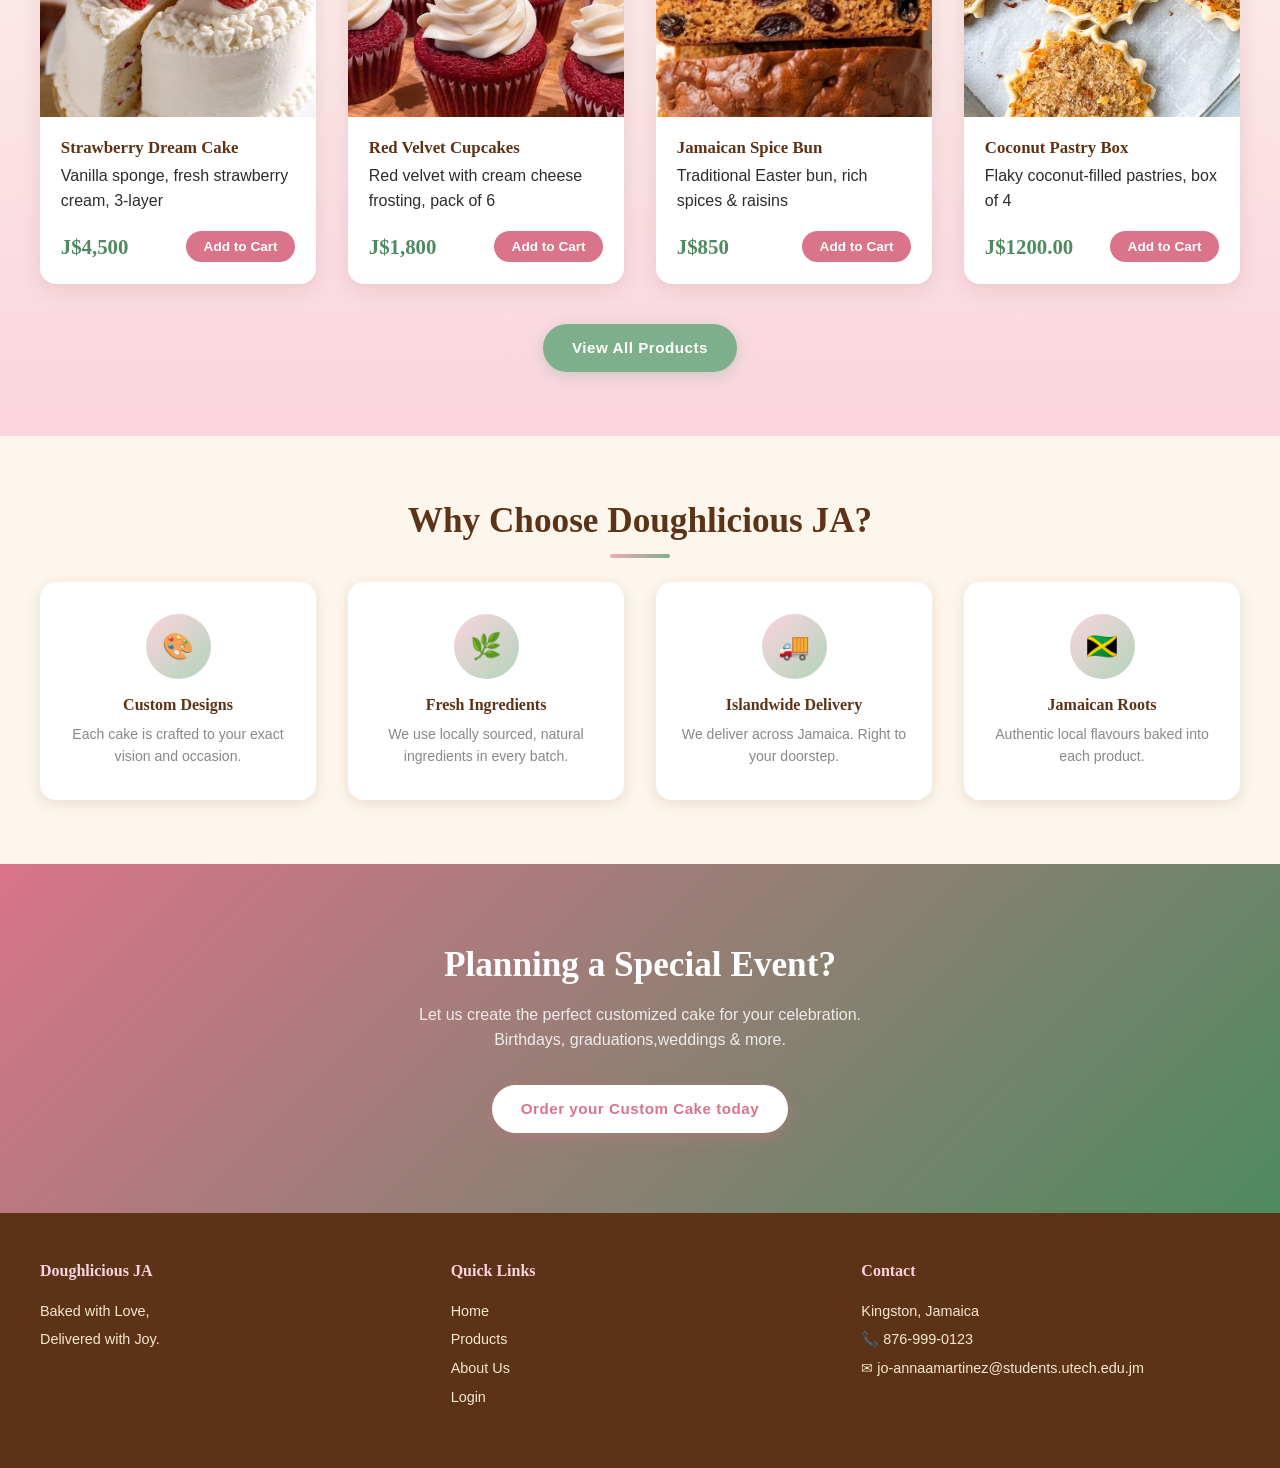
==== commit 3d0c68de: "Update stylesheet link path in index.html" ====
--- a/index.html
+++ b/index.html
@@ -5,7 +5,7 @@
     <meta charset="UTF-8"/>
     <meta name="viewport" content="width=device-width, initial-scale=1.0"/>
     <title>Doughlicious JA - Home</title>
-    <link rel="stylesheet" href="styles.css"/>
+    <link rel="stylesheet" href="code/styles.css"/>
 
 </head>
 <body>
--- a/code/styles.css
+++ b/code/styles.css
@@ -0,0 +1,1319 @@
+/* Jo-Anna Martinez ID:2305804 */
+/*CSS Variables*/
+
+:root{
+    --blush: #F2A7BB;
+    --blush-light: #FAD4DF;
+    --blush-dark: #D9748A;
+    --cream: #FDF6EC;
+    --cream-dark: #F5E8D0;
+    --sage:#7DAF8A;
+    --sage-light: #B2D4BA;
+    --sage-dark: #4E8A5F;
+    --brown: #5C3317;
+    --charcoal: #2C2C2C;
+    --white: #FFFFFF;
+    --shadow: rgba(92,51,23,0.12);
+    --font-display: 'Playfair Display', serif;
+    --font-body: 'Lato', sans-serif;
+    --radius: 16px;
+    --radius-sm: 8px;
+    --transition: 0.3s ease;
+}
+*, *::before, *::after{
+    margin: 0;
+    padding: 0;
+    box-sizing: border-box;
+}
+html{
+    scroll-behavior: smooth;
+}
+body{
+    font-family: var(--font-body);
+    background-color: var(--cream);
+    color: var(--charcoal);
+    font-size: 16px;
+    line-height: 1.6;
+}
+img{
+    max-width: 100%;
+    display: block;
+}
+a{
+    text-decoration: none;
+    color: inherit;
+}
+ul{
+    list-style:none;
+}
+/*Typography*/
+h1,h2,h3,h4{
+    font-family: var(--font-display);
+    color: var(--brown);
+    line-height: 1.2;
+}
+h1{font-size: clamp(2rem, 5vw, 3.5rem);}
+h2{font-size: clamp(1.5rem, 3vw, 2.2rem);}
+h3{font-size: clamp(1.1rem, 2vw, 1.5rem);}
+
+p{
+    font-family: var(--font-body);
+    color: var(--charcoal);
+    margin-bottom: 1rem;
+}
+/*Navigation*/
+.navbar{
+    background-color: var(--white);
+    padding: 1rem 2rem;
+    display: flex;
+    align-items: center;
+    justify-content: space-between;
+    box-shadow: 0px 2px 12px var(--shadow);
+    position: sticky;
+    top: 0;
+    z-index: 1000;
+}
+/*navigation logo*/
+.navbar .logo{
+    font-family: var(--font-display);
+    font-size: 1.6rem;
+    color: var(--blush-dark);
+    font-weight: 700;
+    letter-spacing: 1px;
+}
+.navbar .logo span{
+    color: var(--sage-dark);
+}
+/*Navigation links*/
+.nav-links{
+    display: flex;
+    gap: 2rem;
+    align-items: center;
+}
+.nav-links a{
+    font-family: var(--font-body);
+    font-size: 0.95rem;
+    font-weight: 600;
+    color: var(--charcoal);
+    transition: color var(--transition);
+    position: relative;
+}
+/*hover effect on the links*/
+.nav-links a::after{
+    content:'';
+    position:absolute;
+    bottom: -4px;
+    left: 0;
+    width: 0;
+    height: 2px;
+    background: var(--blush);
+    transition: width var(--transition);
+}
+.nav-links a:hover::after { width: 100%; }
+.nav-links a:hover{color: var(--blush-dark);}
+
+/*Cart icon*/
+.cart-icon{
+    position: relative;
+    cursor: pointer;
+    font-size: 1.3rem;
+}
+.cart-badge{
+    position: absolute;
+    top: -8px;
+    right: -8px;
+    background: var(--blush-dark);
+    color: var(--white);
+    border-radius: 50%;
+    width: 18px;
+    height: 18px;
+    font-size: 0.65rem;
+    display: flex;
+    align-items: center;
+    justify-content: center;
+    font-weight: 700;
+}
+/* hamburger menu for mobile devices*/
+.hamburger{
+    display: none;
+    flex-direction: column;
+    gap: 5px;
+    cursor: pointer;
+    background: none;
+    border: none;
+}
+.hamburger span{
+    width: 25px;
+    height: 3px;
+    background: var(--charcoal);
+    border-radius: 2px;
+    transition: var(--transition);
+}
+/*buttons*/
+.btn {
+    display: inline-block;
+    padding: 0.75rem 1.8rem;
+    border-radius: 50px;
+    font-family: var(--font-body);
+    font-weight: 700;
+    font-size: 0.95rem;
+    cursor: pointer;
+    border: none;
+    transition: all var(--transition);
+    letter-spacing: 0.5px;
+}
+
+/* Primary button - blush pink */
+.btn-primary {
+    background: var(--blush-dark);
+    color: var(--white);
+    box-shadow: 0 4px 15px rgba(217, 116, 138, 0.35);
+}
+
+.btn-primary:hover {
+    background: var(--blush);
+    transform: translateY(-2px);
+    box-shadow: 0 6px 20px rgba(217, 116, 138, 0.45);
+}
+
+/* Secondary button - sage green */
+.btn-secondary {
+    background: var(--sage);
+    color: var(--white);
+    box-shadow: 0 4px 15px rgba(125, 175, 138, 0.35);
+}
+
+.btn-secondary:hover {
+    background: var(--sage-dark);
+    transform: translateY(-2px);
+}
+
+/* Outline button */
+.btn-outline {
+    background: transparent;
+    border: 2px solid var(--blush-dark);
+    color: var(--blush-dark);
+}
+
+.btn-outline:hover {
+    background: var(--blush-dark);
+    color: var(--white);
+}
+
+/* Danger button for cancel/clear */
+.btn-danger {
+    background: #c0392b;
+    color: var(--white);
+}
+
+.btn-danger:hover {
+    background: #a93226;
+    transform: translateY(-2px);
+}
+/*forms*/
+.form-group {
+    margin-bottom: 1.2rem;
+}
+
+.form-group label {
+    display: block;
+    font-weight: 600;
+    margin-bottom: 0.4rem;
+    font-size: 0.9rem;
+    color: var(--brown);
+}
+
+/* Shared input, select, textarea styles */
+.form-group input,.form-group select,.form-group textarea {
+    width: 100%;
+    padding: 0.75rem 1rem;
+    border: 2px solid var(--cream-dark);
+    border-radius: var(--radius-sm);
+    font-family: var(--font-body);
+    font-size: 0.95rem;
+    background: var(--white);
+    color: var(--charcoal);
+    transition: border-color var(--transition);
+    outline: none;
+}
+
+.form-group input:focus,.form-group select:focus,.form-group textarea:focus {
+    border-color: var(--blush);
+    box-shadow: 0 0 0 3px rgba(242, 167, 187, 0.2);
+}
+
+/* Error message style */
+.error-msg {
+    color: #c0392b;
+    font-size: 0.8rem;
+    margin-top: 0.3rem;
+    display: none;
+}
+
+.error-msg.show {
+    display: block;
+}
+
+.form-group input.invalid {
+    border-color: #c0392b;
+}
+
+/* Two-column form row layout */
+.form-row {
+    display: grid;
+    grid-template-columns: 1fr 1fr;
+    gap: 1rem;
+}
+
+/*Section*/
+.section {
+    padding: 4rem 2rem;
+}
+
+.section-title {
+    text-align: center;
+    margin-bottom: 0.5rem;
+}
+
+.section-subtitle {
+    text-align: center;
+    color: #888;
+    margin-bottom: 2.5rem;
+    font-size: 1rem;
+}
+
+.divider {
+    width: 60px;
+    height: 4px;
+    background: linear-gradient(to right, var(--blush), var(--sage));
+    border-radius: 2px;
+    margin: 0.75rem auto 1.5rem;
+}
+
+/* Container for max-width wrapper */
+.container {
+    max-width: 1200px;
+    margin: 0 auto;
+}
+
+/*hero page*/
+.page-hero {
+    padding: 4rem 2rem;
+    text-align: center;
+}
+
+.page-hero h1 { margin-bottom: 0.5rem; }
+.page-hero p {
+    color: #666;
+    max-width: 550px;
+    margin: 0.5rem auto 0;
+}
+/*products card (home & products)*/
+.products-grid {
+    display: grid;
+    grid-template-columns: repeat(auto-fill, minmax(260px, 1fr));
+    gap: 2rem;
+    max-width: 1200px;
+    margin: 0 auto;
+}
+
+.product-card {
+    background: var(--white);
+    border-radius: var(--radius);
+    overflow: hidden;
+    box-shadow: 0 4px 20px var(--shadow);
+    transition: all var(--transition);
+}
+
+.product-card:hover {
+    transform: translateY(-6px);
+    box-shadow: 0 15px 40px var(--shadow);
+}
+
+.product-image {
+    background: linear-gradient(135deg, var(--cream-dark), var(--blush-light));
+    height: 200px;
+    display: flex;
+    align-items: center;
+    justify-content: center;
+    font-size: 5rem;
+    position: relative;
+    overflow: hidden;
+}
+
+/* Product image fills container without stretching */
+.product-image img {
+    width: 100%;
+    height: 100%;
+    object-fit: cover;
+    display: block;
+    transition: transform var(--transition);
+}
+
+/* Subtle zoom on hover */
+.product-card:hover .product-image img {
+    transform: scale(1.05);
+}
+
+/* Hero card image */
+.hero-card-img {
+    width: 100%;
+    height: 220px;
+    object-fit: cover;
+    border-radius: 16px;
+    margin-bottom: 1rem;
+    display: block;
+}
+
+.product-badge {
+    position: absolute;
+    top: 12px;
+    left: 12px;
+    background: var(--blush-dark);
+    color: var(--white);
+    font-size: 0.7rem;
+    font-weight: 700;
+    padding: 0.3rem 0.7rem;
+    border-radius: 50px;
+    text-transform: uppercase;
+}
+
+.product-info { padding: 1.3rem; }
+
+.product-info h3 {
+    font-size: 1.05rem;
+    margin-bottom: 0.3rem;
+}
+
+.product-meta {
+    font-size: 0.8rem;
+    color: #aaa;
+    margin-bottom: 0.5rem;
+}
+
+.product-desc {
+    font-size: 0.88rem;
+    color: #777;
+    margin-bottom: 0.8rem;
+}
+
+.product-footer {
+    display: flex;
+    align-items: center;
+    justify-content: space-between;
+}
+
+.price {
+    font-family: var(--font-display);
+    font-size: 1.3rem;
+    color: var(--sage-dark);
+    font-weight: 700;
+}
+
+.add-to-cart-btn {
+    background: var(--blush-dark);
+    color: var(--white);
+    border: none;
+    border-radius: 50px;
+    padding: 0.5rem 1.1rem;
+    font-size: 0.85rem;
+    font-weight: 700;
+    cursor: pointer;
+    transition: all var(--transition);
+}
+
+.add-to-cart-btn:hover {
+    background: var(--blush);
+    transform: scale(1.05);
+}
+/*Footer*/
+footer {
+    background: var(--brown);
+    color: var(--cream);
+    padding: 3rem 2rem 1.5rem;
+}
+
+.footer-grid {
+    display: grid;
+    grid-template-columns: repeat(auto-fit, minmax(200px, 1fr));
+    gap: 2rem;
+    max-width: 1200px;
+    margin: 0 auto 2rem;
+}
+
+.footer-col h4 {
+    color: var(--blush-light);
+    margin-bottom: 1rem;
+    font-size: 1rem;
+}
+
+.footer-col p,.footer-col a {
+    color: var(--cream-dark);
+    font-size: 0.9rem;
+    line-height: 2;
+    transition: color var(--transition);
+}
+
+.footer-col a:hover { color: var(--blush-light); }
+
+.footer-bottom {
+    text-align: center;
+    border-top: 1px solid rgba(255,255,255,0.15);
+    padding-top: 1.5rem;
+    font-size: 0.85rem;
+    color: var(--cream-dark);
+}
+/*home page*/
+.hero {
+    background: linear-gradient(135deg, var(--blush-light) 0%, var(--cream) 50%, var(--sage-light) 100%);
+    min-height: 90vh;
+    display: flex;
+    align-items: center;
+    padding: 4rem 2rem;
+    position: relative;
+    overflow: hidden;
+}
+/* Decorative background circle - top right */
+.hero::before {
+    content: '';
+    position: absolute;
+    width: 500px;
+    height: 500px;
+    border-radius: 50%;
+    background: radial-gradient(circle, var(--blush-light) 0%, transparent 70%);
+    top: -150px;
+    right: -150px;
+    opacity: 0.6;
+}
+/* Decorative background circle - bottom left */
+.hero::after {
+    content: '';
+    position: absolute;
+    width: 300px;
+    height: 300px;
+    border-radius: 50%;
+    background: radial-gradient(circle, var(--sage-light) 0%, transparent 70%);
+    bottom: -100px;
+    left: -80px;
+    opacity: 0.5;
+}
+.hero-content {
+    max-width: 1200px;
+    margin: 0 auto;
+    display: grid;
+    grid-template-columns: 1fr 1fr;
+    gap: 4rem;
+    align-items: center;
+    position: relative;
+    z-index: 1;
+    width: 100%;
+}
+.hero-badge {
+    display: inline-block;
+    background: var(--blush);
+    color: var(--white);
+    font-size: 0.8rem;
+    font-weight: 700;
+    padding: 0.4rem 1rem;
+    border-radius: 50px;
+    margin-bottom: 1rem;
+    letter-spacing: 1px;
+    text-transform: uppercase;
+}
+.hero-title {
+    font-size: clamp(2.5rem, 6vw, 4rem);
+    line-height: 1.1;
+    margin-bottom: 1.5rem;
+    color: var(--brown);
+}
+.hero-title em {
+    font-style: italic;
+    color: var(--blush-dark);
+}
+.hero-text {
+    font-size: 1.1rem;
+    color: #666;
+    margin-bottom: 2rem;
+    max-width: 480px;
+}
+.hero-btns {
+    display: flex;
+    gap: 1rem;
+    flex-wrap: wrap;
+}
+.hero-image-wrap {
+    display: flex;
+    justify-content: center;
+    align-items: center;
+}
+
+/* Floating hero card */
+.hero-card {
+    background: var(--white);
+    border-radius: 30px;
+    padding: 2rem;
+    box-shadow: 0 20px 60px var(--shadow);
+    text-align: center;
+    max-width: 380px;
+    animation: floatCard 4s ease-in-out infinite;
+}
+/* Floating animation for hero card */
+@keyframes floatCard {
+    0%, 100% { transform: translateY(0px); }
+    50%      { transform: translateY(-15px); }
+}
+.hero-card-emoji {
+    font-size: 6rem;
+    margin-bottom: 1rem;
+    display: block;
+    line-height: 1;
+}
+.hero-card h3 {
+    color: var(--blush-dark);
+    margin-bottom: 0.5rem;
+}
+.hero-card p {
+    color: #888;
+    font-size: 0.9rem;
+    margin: 0;
+}
+.hero-stats {
+    display: flex;
+    gap: 1.5rem;
+    margin-top: 1.5rem;
+    padding-top: 1.5rem;
+    border-top: 1px solid var(--cream-dark);
+    justify-content: center;
+}
+.stat { text-align: center; }
+.stat-num {
+    font-family: var(--font-display);
+    font-size: 1.5rem;
+    color: var(--sage-dark);
+    font-weight: 700;
+}
+.stat-label {
+    font-size: 0.75rem;
+    color: #999;
+}
+
+/* Categories grid */
+.categories-grid {
+    display: grid;
+    grid-template-columns: repeat(6, 1fr);
+    gap: 1.5rem;
+    max-width: 1200px;
+    margin: 0 auto;
+}
+.category-card {
+    background: var(--white);
+    border-radius: var(--radius);
+    padding: 1.5rem 1rem;
+    text-align: center;
+    cursor: pointer;
+    transition: all var(--transition);
+    box-shadow: 0 4px 15px var(--shadow);
+    border: 2px solid transparent;
+}
+.category-card:hover {
+    border-color: var(--blush);
+    transform: translateY(-5px);
+    box-shadow: 0 10px 30px var(--shadow);
+}
+.category-icon {
+    font-size: 2.5rem;
+    margin-bottom: 0.75rem;
+}
+.category-card h4 {
+    font-size: 0.95rem;
+    color: var(--brown);
+    font-family: var(--font-body);
+    font-weight: 700;
+}
+/* Featured products background */
+.featured-bg {
+    background: linear-gradient(180deg, var(--cream) 0%, var(--blush-light) 100%);
+}
+
+/* Why Choose Us section */
+.why-grid {
+    display: grid;
+    grid-template-columns: repeat(auto-fit, minmax(220px, 1fr));
+    gap: 2rem;
+    max-width: 1200px;
+    margin: 0 auto;
+}
+.why-card {
+    text-align: center;
+    padding: 2rem 1.5rem;
+    background: var(--white);
+    border-radius: var(--radius);
+    box-shadow: 0 4px 15px var(--shadow);
+    transition: transform var(--transition);
+}
+.why-card:hover { transform: translateY(-4px); }
+.why-icon {
+    width: 65px;
+    height: 65px;
+    background: linear-gradient(135deg, var(--blush-light), var(--sage-light));
+    border-radius: 50%;
+    display: flex;
+    align-items: center;
+    justify-content: center;
+    margin: 0 auto 1rem;
+    font-size: 1.6rem;
+}
+.why-card h3 {
+    font-size: 1rem;
+    margin-bottom: 0.5rem;
+}
+.why-card p {
+    font-size: 0.88rem;
+    color: #888;
+    margin: 0;
+}
+
+/* CTA banner */
+.cta-banner {
+    background: linear-gradient(135deg, var(--blush-dark), var(--sage-dark));
+    color: var(--white);
+    text-align: center;
+    padding: 5rem 2rem;
+}
+.cta-banner h2 { color: var(--white); margin-bottom: 1rem; }
+.cta-banner p {
+    color: rgba(255,255,255,0.85);
+    max-width: 500px;
+    margin: 0 auto 2rem;
+}
+
+/*products page*/
+.filter-bar {
+    background: var(--white);
+    padding: 1.5rem 2rem;
+    box-shadow: 0 2px 10px var(--shadow);
+    position: sticky;
+    top: 70px;
+    z-index: 100;
+}
+.filter-inner {
+    max-width: 1200px;
+    margin: 0 auto;
+    display: flex;
+    gap: 1rem;
+    align-items: center;
+    flex-wrap: wrap;
+}
+.filter-btn {
+    padding: 0.5rem 1.2rem;
+    border-radius: 50px;
+    border: 2px solid var(--cream-dark);
+    background: var(--white);
+    font-family: var(--font-body);
+    font-size: 0.85rem;
+    font-weight: 600;
+    cursor: pointer;
+    transition: all var(--transition);
+    color: var(--charcoal);
+}
+.filter-btn:hover,
+.filter-btn.active {
+    background: var(--blush-dark);
+    border-color: var(--blush-dark);
+    color: var(--white);
+}
+.products-section {
+    padding: 3rem 2rem;
+    max-width: 1200px;
+    margin: 0 auto;
+}
+/* Custom order section */
+.custom-section {
+    background: linear-gradient(135deg, var(--blush-light), var(--cream));
+    padding: 4rem 2rem;
+}
+.custom-inner {
+    max-width: 700px;
+    margin: 0 auto;
+    background: var(--white);
+    border-radius: var(--radius);
+    padding: 2.5rem;
+    box-shadow: 0 10px 40px var(--shadow);
+}
+.custom-inner h2 {
+    text-align: center;
+    margin-bottom: 0.5rem;
+}
+.custom-inner .divider { margin-bottom: 2rem; }
+.custom-submit { text-align: center; margin-top: 1.5rem; }
+/* Order confirmation message on products page */
+#orderConfirm {
+    display: none;
+    background: var(--sage-light);
+    border-radius: var(--radius-sm);
+    padding: 1rem;
+    text-align: center;
+    color: var(--sage-dark);
+    font-weight: 600;
+    margin-top: 1rem;
+}
+/*login & register page*/
+.auth-wrapper {
+    min-height: 100vh;
+    background: linear-gradient(135deg, var(--blush-light) 0%, var(--cream) 50%, var(--sage-light) 100%);
+    display: flex;
+    align-items: center;
+    justify-content: center;
+    padding: 5rem 1rem 2rem;
+}
+.auth-container {
+    background: var(--white);
+    border-radius: 24px;
+    box-shadow: 0 20px 60px var(--shadow);
+    width: 100%;
+    max-width: 480px;
+    overflow: hidden;
+}
+
+/* Tab switcher */
+.auth-tabs {
+    display: grid;
+    grid-template-columns: 1fr 1fr;
+}
+
+.auth-tab {
+    padding: 1.2rem;
+    text-align: center;
+    font-family: var(--font-body);
+    font-weight: 700;
+    font-size: 1rem;
+    cursor: pointer;
+    border: none;
+    background: var(--cream-dark);
+    color: #888;
+    transition: all var(--transition);
+}
+.auth-tab.active {
+    background: var(--white);
+    color: var(--blush-dark);
+    border-bottom: 3px solid var(--blush-dark);
+}
+
+.auth-body { padding: 2rem; }
+
+.auth-header {
+    text-align: center;
+    margin-bottom: 2rem;
+}
+.auth-header .emoji {
+    font-size: 3rem;
+    display: block;
+    margin-bottom: 0.5rem;
+}
+
+.auth-header h2 { margin-bottom: 0.25rem; }
+.auth-header p { color: #888; font-size: 0.9rem; margin: 0; }
+
+/* Show/hide login and register panels */
+.auth-panel { display: none; }
+.auth-panel.active { display: block; }
+
+/* Password show/hide toggle */
+.password-wrap { position: relative; }
+.password-wrap input { padding-right: 2.8rem; }
+
+.toggle-pw {
+    position: absolute;
+    right: 12px;
+    top: 50%;
+    transform: translateY(-50%);
+    background: none;
+    border: none;
+    cursor: pointer;
+    font-size: 1rem;
+    color: #aaa;
+    padding: 0;
+}
+/* Full-width auth submit button */
+.auth-submit {
+    width: 100%;
+    padding: 0.9rem;
+    border-radius: 50px;
+    border: none;
+    font-family: var(--font-body);
+    font-weight: 700;
+    font-size: 1rem;
+    cursor: pointer;
+    background: var(--blush-dark);
+    color: var(--white);
+    transition: all var(--transition);
+    margin-top: 0.5rem;
+    box-shadow: 0 4px 15px rgba(217,116,138,0.3);
+}
+.auth-submit:hover {
+    background: var(--blush);
+    transform: translateY(-2px);
+}
+.auth-divider {
+    text-align: center;
+    margin: 1.5rem 0 0;
+    font-size: 0.88rem;
+    color: #aaa;
+}
+.auth-divider a {
+    color: var(--sage-dark);
+    font-weight: 700;
+    cursor: pointer;
+}
+/* Success messages on login/register */
+.auth-success {
+    display: none;
+    background: var(--sage-light);
+    border-radius: var(--radius-sm);
+    padding: 0.9rem;
+    text-align: center;
+    color: var(--sage-dark);
+    font-weight: 600;
+    margin-top: 1rem;
+    font-size: 0.9rem;
+}
+
+/*cart & checkout page*/
+.cart-layout {
+    max-width: 1100px;
+    margin: 0 auto;
+    padding: 3rem 2rem;
+    display: grid;
+    grid-template-columns: 1fr 360px;
+    gap: 2.5rem;
+    align-items: start;
+}
+
+/* Cart panel */
+.cart-panel {
+    background: var(--white);
+    border-radius: var(--radius);
+    box-shadow: 0 4px 20px var(--shadow);
+    overflow: hidden;
+}
+.cart-panel-header {
+    padding: 1.2rem 1.5rem;
+    background: linear-gradient(135deg, var(--blush-light), var(--cream));
+    border-bottom: 1px solid var(--cream-dark);
+    display: flex;
+    align-items: center;
+    justify-content: space-between;
+    }
+.cart-panel-header h3 { margin: 0; font-size: 1.1rem; }
+/* Empty cart state */
+.empty-cart {
+    text-align: center;
+    padding: 3rem;
+    color: #aaa;
+}
+.empty-cart .emoji {
+    font-size: 3rem;
+    display: block;
+    margin-bottom: 1rem;
+}
+
+/* Individual cart item row */
+.cart-item {
+    display: grid;
+    grid-template-columns: 60px 1fr auto auto auto;
+    gap: 1rem;
+    align-items: center;
+    padding: 1rem 1.5rem;
+    border-bottom: 1px solid var(--cream-dark);
+    transition: background var(--transition);
+}
+
+.cart-item:hover { background: var(--cream); }
+.cart-item:last-child { border-bottom: none; }
+
+.cart-item-icon {
+    width: 55px;
+    height: 55px;
+    background: var(--cream-dark);
+    border-radius: var(--radius-sm);
+    display: flex;
+    align-items: center;
+    justify-content: center;
+    font-size: 1.8rem;
+}
+
+.cart-item-name {
+    font-weight: 600;
+    font-size: 0.95rem;
+    color: var(--brown);
+}
+
+.cart-item-price {
+    font-size: 0.85rem;
+    color: #888;
+}
+
+/* Quantity controls */
+.qty-control {
+    display: flex;
+    align-items: center;
+    gap: 0.5rem;
+    background: var(--cream);
+    border-radius: 50px;
+    padding: 0.2rem 0.5rem;
+}
+
+.qty-btn {
+    background: var(--blush-dark);
+    color: var(--white);
+    border: none;
+    width: 24px;
+    height: 24px;
+    border-radius: 50%;
+    cursor: pointer;
+    font-size: 1rem;
+    font-weight: 700;
+    display: flex;
+    align-items: center;
+    justify-content: center;
+    transition: background var(--transition);
+}
+
+.qty-btn:hover { background: var(--blush); }
+.qty-num {
+    font-weight: 700;
+    font-size: 0.95rem;
+    min-width: 20px;
+    text-align: center;
+}
+
+.subtotal {
+    font-family: var(--font-display);
+    font-weight: 700;
+    color: var(--sage-dark);
+    font-size: 1rem;
+    min-width: 80px;
+    text-align: right;
+}
+
+.remove-btn {
+    background: none;
+    border: none;
+    color: #ccc;
+    cursor: pointer;
+    font-size: 1.2rem;
+    transition: color var(--transition);
+}
+.remove-btn:hover { color: #c0392b; }
+/* Cart action buttons bar */
+.cart-actions {
+    padding: 1rem 1.5rem;
+    display: flex;
+    gap: 1rem;
+    border-top: 1px solid var(--cream-dark);
+    flex-wrap: wrap;
+}
+
+/* Order summary panel */
+.summary-panel {
+    background: var(--white);
+    border-radius: var(--radius);
+    box-shadow: 0 4px 20px var(--shadow);
+    overflow: hidden;
+    position: sticky;
+    top: 90px;
+}
+
+.summary-header {
+    padding: 1.2rem 1.5rem;
+    background: linear-gradient(135deg, var(--sage-light), var(--cream));
+    border-bottom: 1px solid var(--cream-dark);
+}
+
+.summary-header h3 { margin: 0; font-size: 1.1rem; }
+.summary-body { padding: 1.5rem; }
+.summary-row {
+    display: flex;
+    justify-content: space-between;
+    align-items: center;
+    margin-bottom: 0.9rem;
+    font-size: 0.92rem;
+}
+
+.summary-row.total {
+    border-top: 2px solid var(--cream-dark);
+    padding-top: 0.9rem;
+    margin-top: 0.5rem;
+    font-weight: 700;
+    font-size: 1.05rem;
+}
+
+.summary-row .label { color: #666; }
+.summary-row .value { font-weight: 600; color: var(--charcoal); }
+
+.summary-row.total .value {
+    color: var(--sage-dark);
+    font-family: var(--font-display);
+    font-size: 1.3rem;
+}
+
+.discount-val { color: #27ae60 !important; }
+
+/* Checkout form section */
+.checkout-section {
+    max-width: 1100px;
+    margin: 0 auto;
+    padding: 0 2rem 3rem;
+}
+.checkout-card {
+    background: var(--white);
+    border-radius: var(--radius);
+    box-shadow: 0 4px 20px var(--shadow);
+    padding: 2rem;
+}
+
+.checkout-card h3 {
+    margin-bottom: 1.5rem;
+    padding-bottom: 0.75rem;
+    border-bottom: 2px solid var(--cream-dark);
+}
+.checkout-btns {
+    display: flex;
+    gap: 1rem;
+    justify-content: flex-end;
+    margin-top: 1.5rem;
+    flex-wrap: wrap;
+}
+/* Order confirmed state */
+#orderConfirmedMsg {
+    display: none;
+    background: linear-gradient(135deg, var(--sage-light), var(--blush-light));
+    border-radius: var(--radius);
+    padding: 2.5rem;
+    text-align: center;
+    margin-top: 1rem;
+}
+#orderConfirmedMsg .big-emoji {
+    font-size: 3.5rem;
+    display: block;
+    margin-bottom: 1rem;
+}
+#orderConfirmedMsg h2 { color: var(--sage-dark); margin-bottom: 0.5rem; }
+#orderConfirmedMsg p  { color: #666; margin: 0; }
+
+/*About Us Page*/
+.story-grid {
+    display: grid;
+    grid-template-columns: 1fr 1fr;
+    gap: 4rem;
+    align-items: center;
+    max-width: 1100px;
+    margin: 0 auto;
+}
+.story-image {
+    background: linear-gradient(135deg, var(--blush-light), var(--cream-dark));
+    border-radius: 24px;
+    height: 380px;
+    overflow: hidden;
+    box-shadow: 0 15px 40px var(--shadow);
+}
+/* story image fills the container without stretching*/
+.story-image img{
+    width: 100%;
+    height: 100%;
+    object-fit:  cover;
+    display: block;
+    border-radius: 24px;
+}
+.story-text h2 { margin-bottom: 1rem; }
+.story-text p  { color: #666; }
+
+/* Mission & Vision cards */
+.mv-grid {
+    display: grid;
+    grid-template-columns: 1fr 1fr;
+    gap: 2rem;
+    max-width: 1100px;
+    margin: 0 auto;
+}
+.mv-card {
+    background: var(--white);
+    border-radius: var(--radius);
+    padding: 2rem;
+    box-shadow: 0 4px 20px var(--shadow);
+    border-top: 4px solid var(--blush-dark);
+}
+.mv-card.vision { border-top-color: var(--sage-dark); }
+.mv-card .icon { font-size: 2.5rem; margin-bottom: 1rem; }
+.mv-card h3    { margin-bottom: 0.75rem; }
+.mv-card p     { color: #666; margin: 0; }
+
+/* Values section */
+.values-bg { background: linear-gradient(135deg, var(--cream), var(--blush-light)); }
+.values-grid {
+    display: grid;
+    grid-template-columns: repeat(auto-fit, minmax(200px, 1fr));
+    gap: 1.5rem;
+    max-width: 1100px;
+    margin: 0 auto;
+}
+.values-card {
+    background: var(--white);
+    border-radius: var(--radius);
+    padding: 1.5rem;
+    text-align: center;
+    box-shadow: 0 4px 15px var(--shadow);
+    transition: transform var(--transition);
+}
+.values-card:hover { transform: translateY(-4px); }
+.values-card .icon { font-size: 2rem; margin-bottom: 0.75rem; display: block; }
+.values-card h4    { font-size: 0.95rem; color: var(--brown); }
+
+/* Student info card */
+.student-card {
+    max-width: 700px;
+    margin: 0 auto;
+    background: linear-gradient(135deg, var(--blush-light), var(--sage-light));
+    border-radius: var(--radius);
+    padding: 2.5rem;
+    box-shadow: 0 10px 40px var(--shadow);
+    }
+.student-card h3 {
+    text-align: center;
+    margin-bottom: 1.5rem;
+    padding-bottom: 1rem;
+    border-bottom: 2px solid rgba(255,255,255,0.6);
+}
+.student-info-grid {
+    display: grid;
+    grid-template-columns: 1fr 1fr;
+    gap: 1.2rem;
+}
+.info-item {
+    background: rgba(255,255,255,0.7);
+    border-radius: var(--radius-sm);
+    padding: 1rem;
+}
+.info-item .info-label {
+    font-size: 0.75rem;
+    color: #888;
+    font-weight: 700;
+    text-transform: uppercase;
+    letter-spacing: 0.5px;
+    margin-bottom: 0.3rem;
+}
+.info-item .info-value {
+    font-weight: 600;
+    color: var(--brown);
+    font-size: 0.95rem;
+}
+/* Span full width in student grid */
+.info-item.full { grid-column: 1 / -1; }
+
+/* Mailto contact button */
+.mailto-btn {
+    display: block;
+    text-align: center;
+    margin-top: 1.5rem;
+    background: var(--blush-dark);
+    color: var(--white);
+    padding: 0.9rem 2rem;
+    border-radius: 50px;
+    font-weight: 700;
+    transition: all var(--transition);
+}
+.mailto-btn:hover {
+    background: var(--sage-dark);
+    transform: translateY(-2px);
+}
+/*Mobile 600px*/
+@media (max-width: 600px) {
+/* Navbar */
+    .navbar {
+        padding: 1rem;
+        flex-wrap: wrap;
+    }
+
+    .nav-links {
+        display: none;
+        flex-direction: column;
+        width: 100%;
+        padding: 1rem 0;
+        gap: 1rem;
+        text-align: center;
+    }
+
+    .nav-links.open { display: flex; }
+    .hamburger      { display: flex; }
+
+    .section { padding: 2.5rem 1rem; }
+
+    .btn {
+        width: 100%;
+        text-align: center;
+        margin-bottom: 0.5rem;
+    }
+
+/* Home hero */
+    .hero-content {
+        grid-template-columns: 1fr;
+        gap: 2rem;
+        text-align: center;
+    }
+
+    .hero-btns  { justify-content: center; }
+    .hero-text  { margin: 0 auto 2rem; }
+    .hero-card  { max-width: 280px; margin: 0 auto; }
+
+/* Forms */
+    .form-row { grid-template-columns: 1fr; }
+
+/* Products filter */
+    .filter-inner { gap: 0.5rem; }
+    .filter-btn   { font-size: 0.8rem; padding: 0.4rem 0.9rem; }
+
+/* Cart layout */
+    .cart-layout { grid-template-columns: 1fr; padding: 1.5rem 1rem; }
+
+    .cart-item {
+        grid-template-columns: 45px 1fr;
+        grid-template-rows: auto auto auto;
+        gap: 0.5rem;
+        padding: 1rem;
+    }
+
+    .qty-control, .subtotal, .remove-btn { grid-column: 2; }
+
+  /* Checkout */
+    .checkout-btns  { justify-content: stretch; }
+    .checkout-btns .btn { flex: 1; text-align: center; }
+
+  /* About */
+    .story-grid, .mv-grid { grid-template-columns: 1fr; }
+    .story-image          { height: 220px; font-size: 5rem; }
+    .student-info-grid    { grid-template-columns: 1fr; }
+    .info-item.full       { grid-column: 1; }
+
+  /* Authentication */
+    .auth-body { padding: 1.5rem; }
+}
+/*Tablet 601-949px*/
+@media (min-width: 601px) and (max-width: 949px) {
+    .section { padding: 3rem 1.5rem; }
+
+    .hero-content {
+        grid-template-columns: 1fr;
+        text-align: center;
+    }
+
+    .hero-btns { justify-content: center; }
+    .hero-text { margin: 0 auto 2rem; }
+
+    .cart-layout   { grid-template-columns: 1fr; }
+    .story-grid    { grid-template-columns: 1fr; }
+}
+/*Desktop 950px */
+@media (min-width: 950px) {
+    .hamburger    { display: none; }
+    .nav-links    { display: flex !important; }
+}
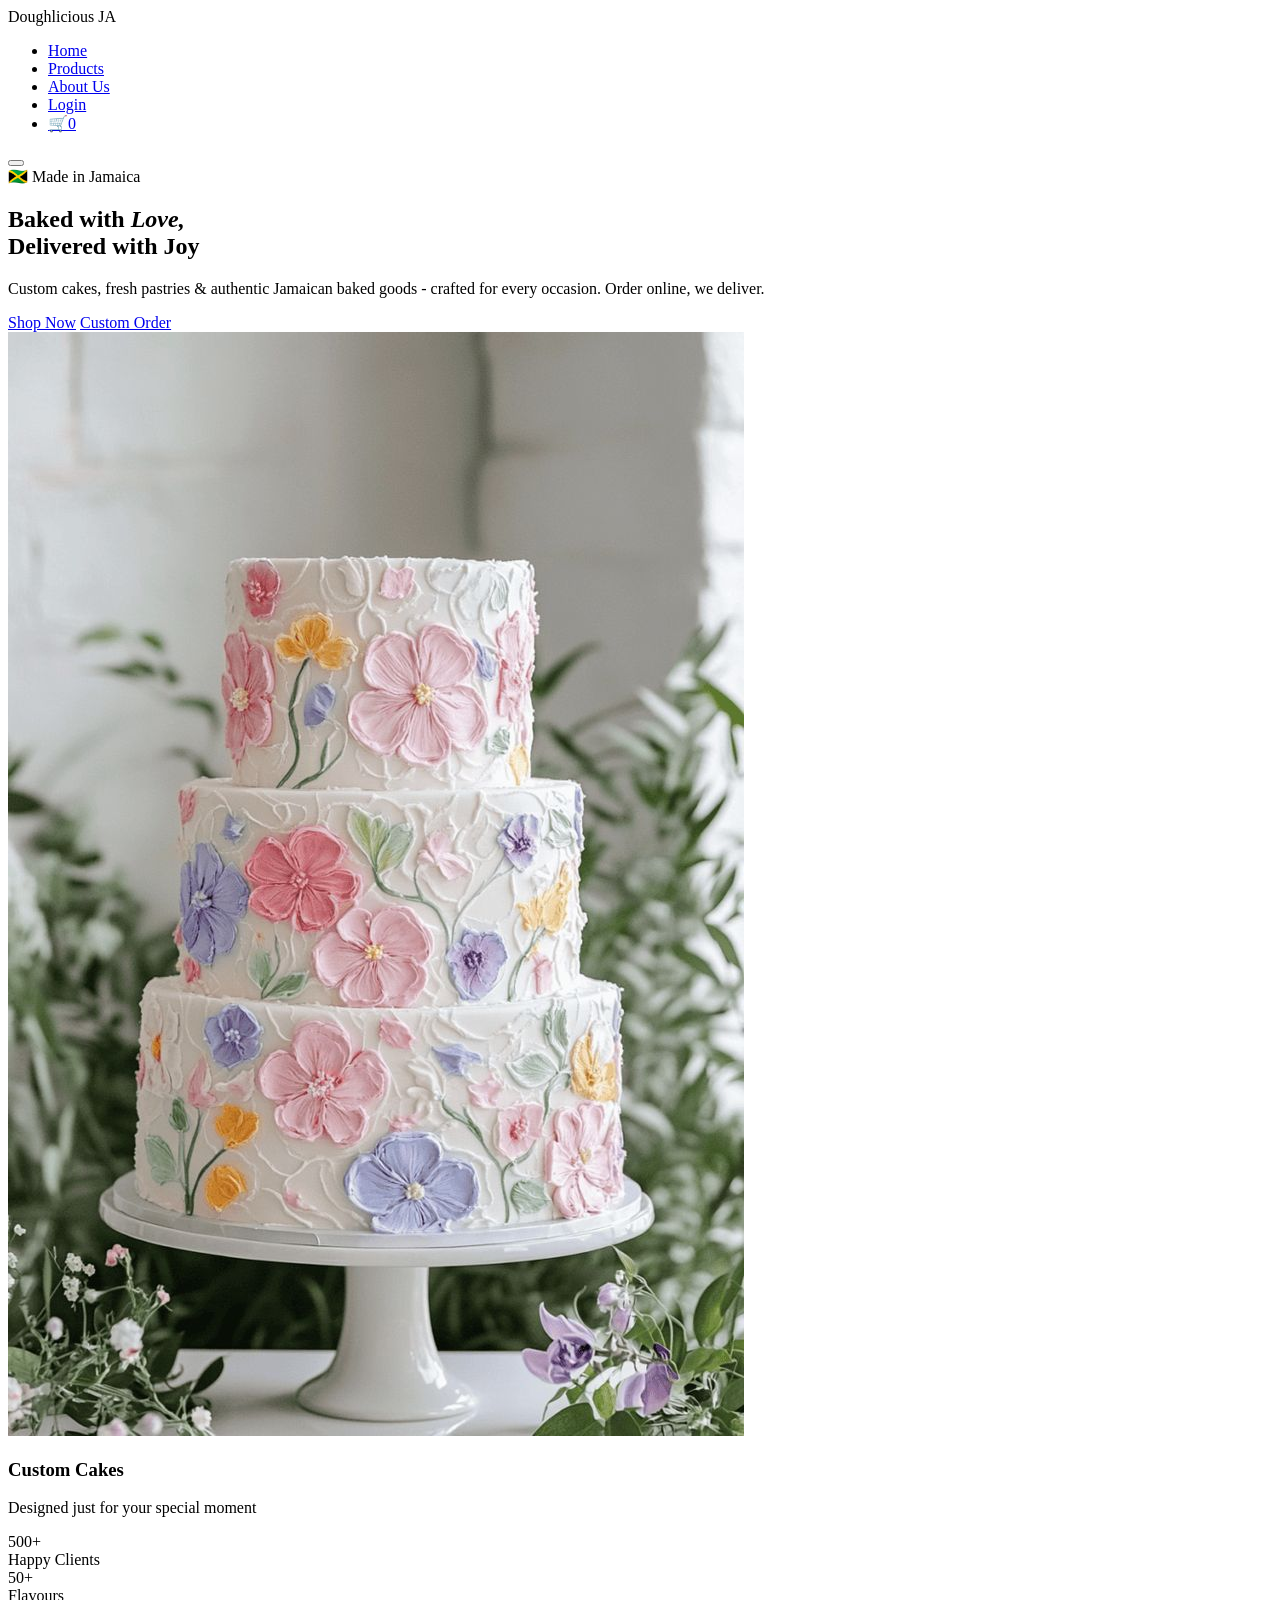
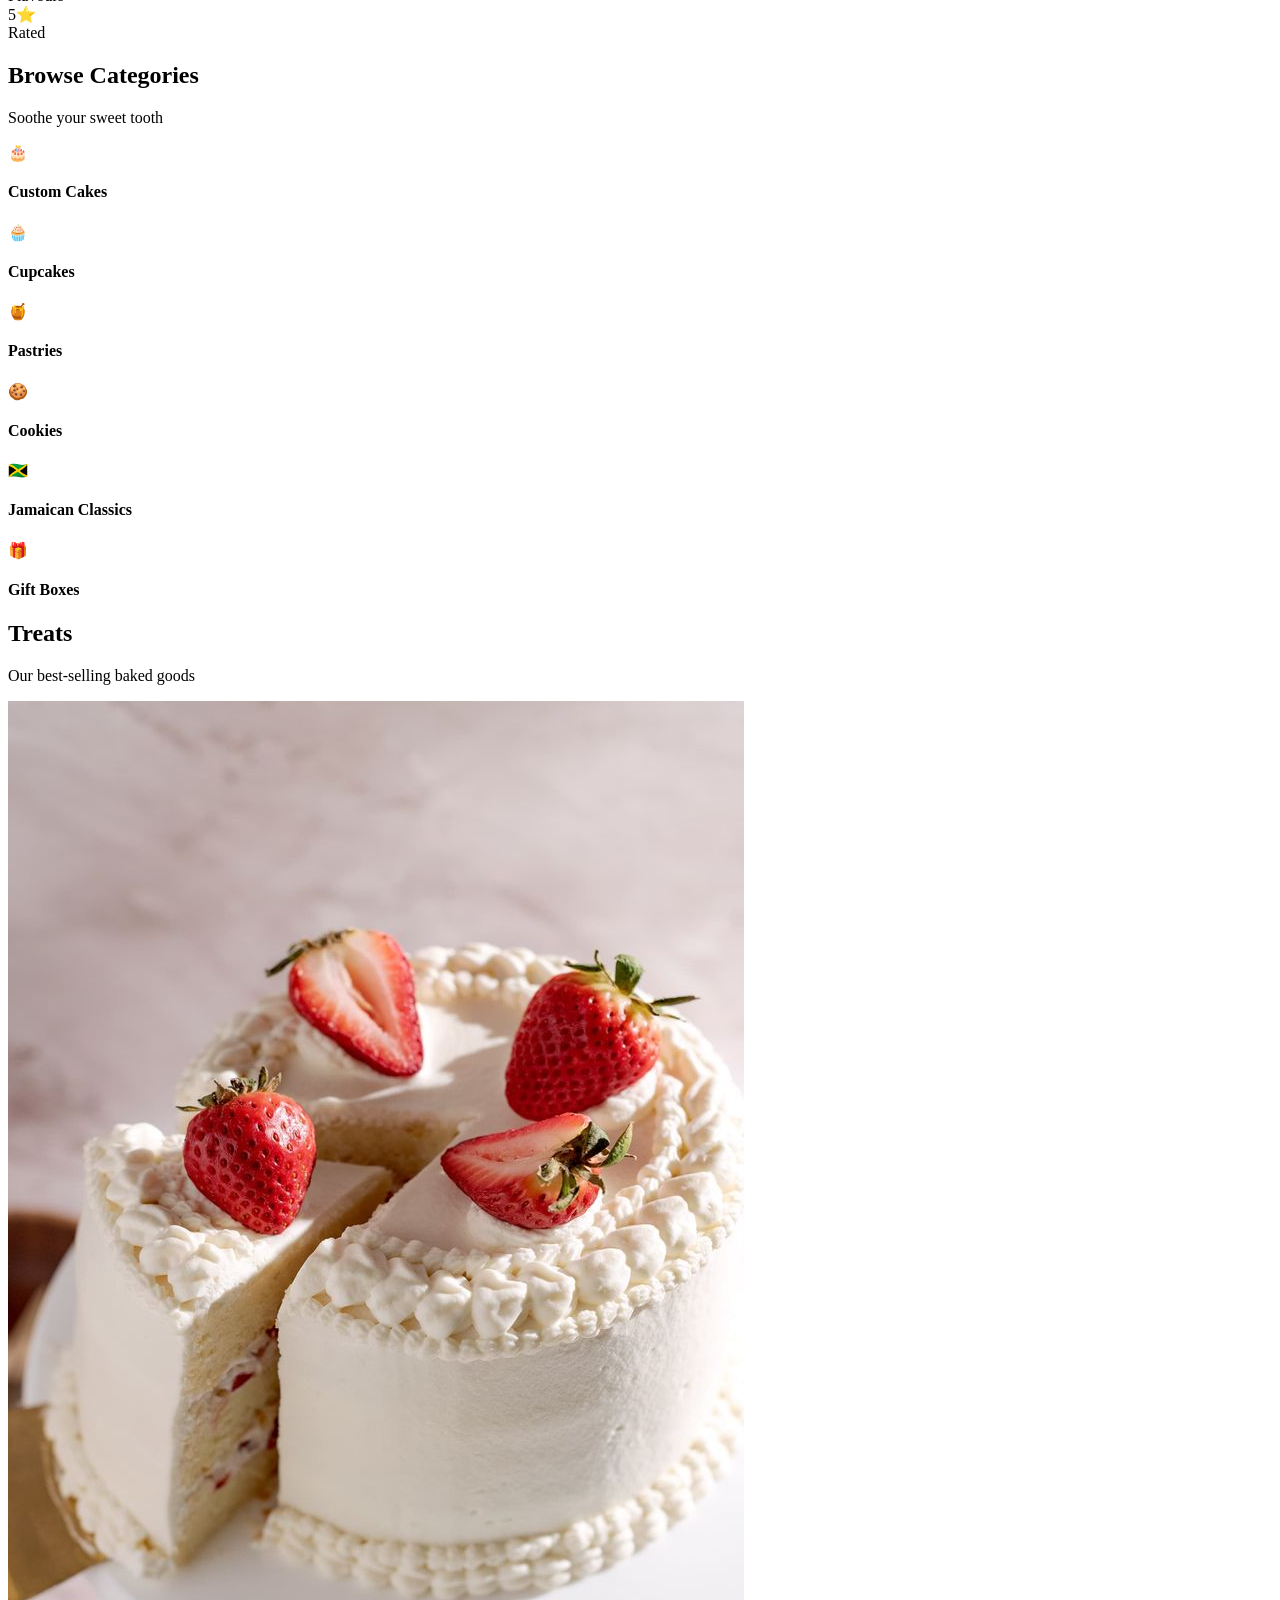
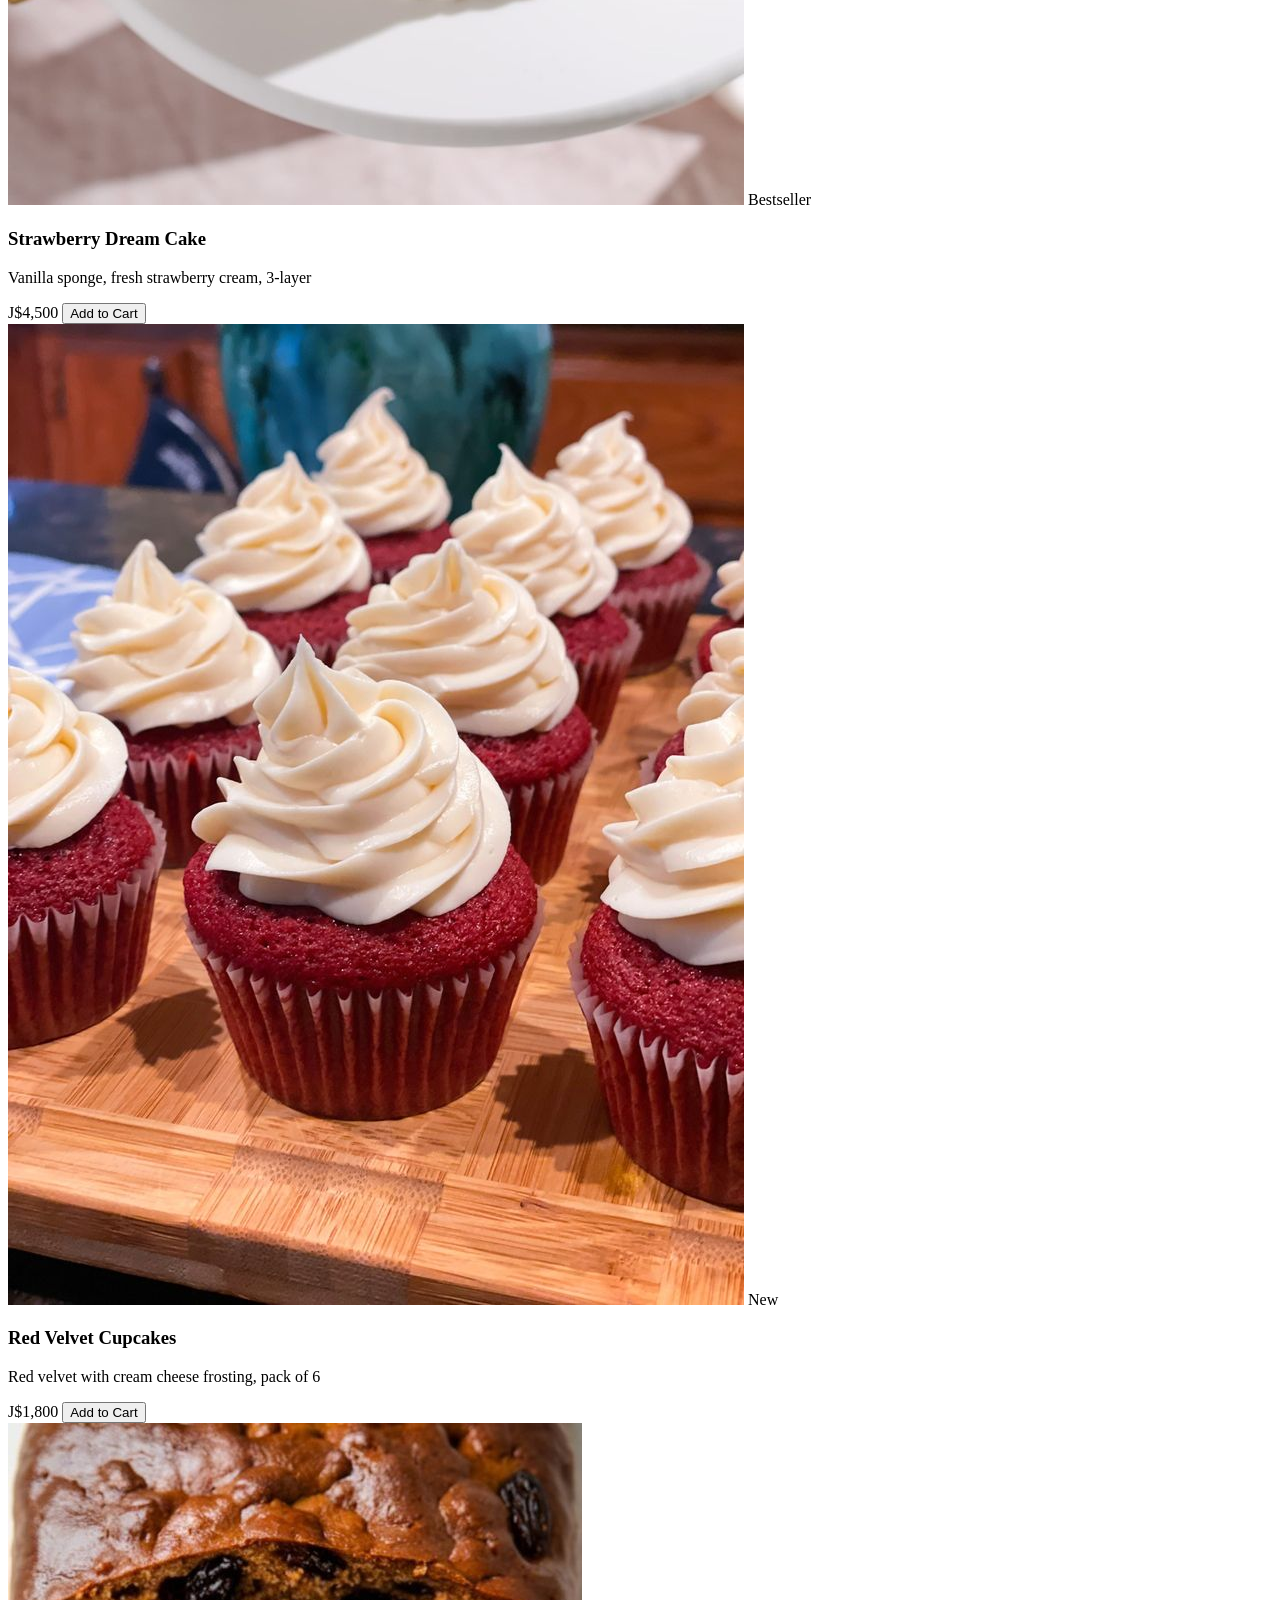
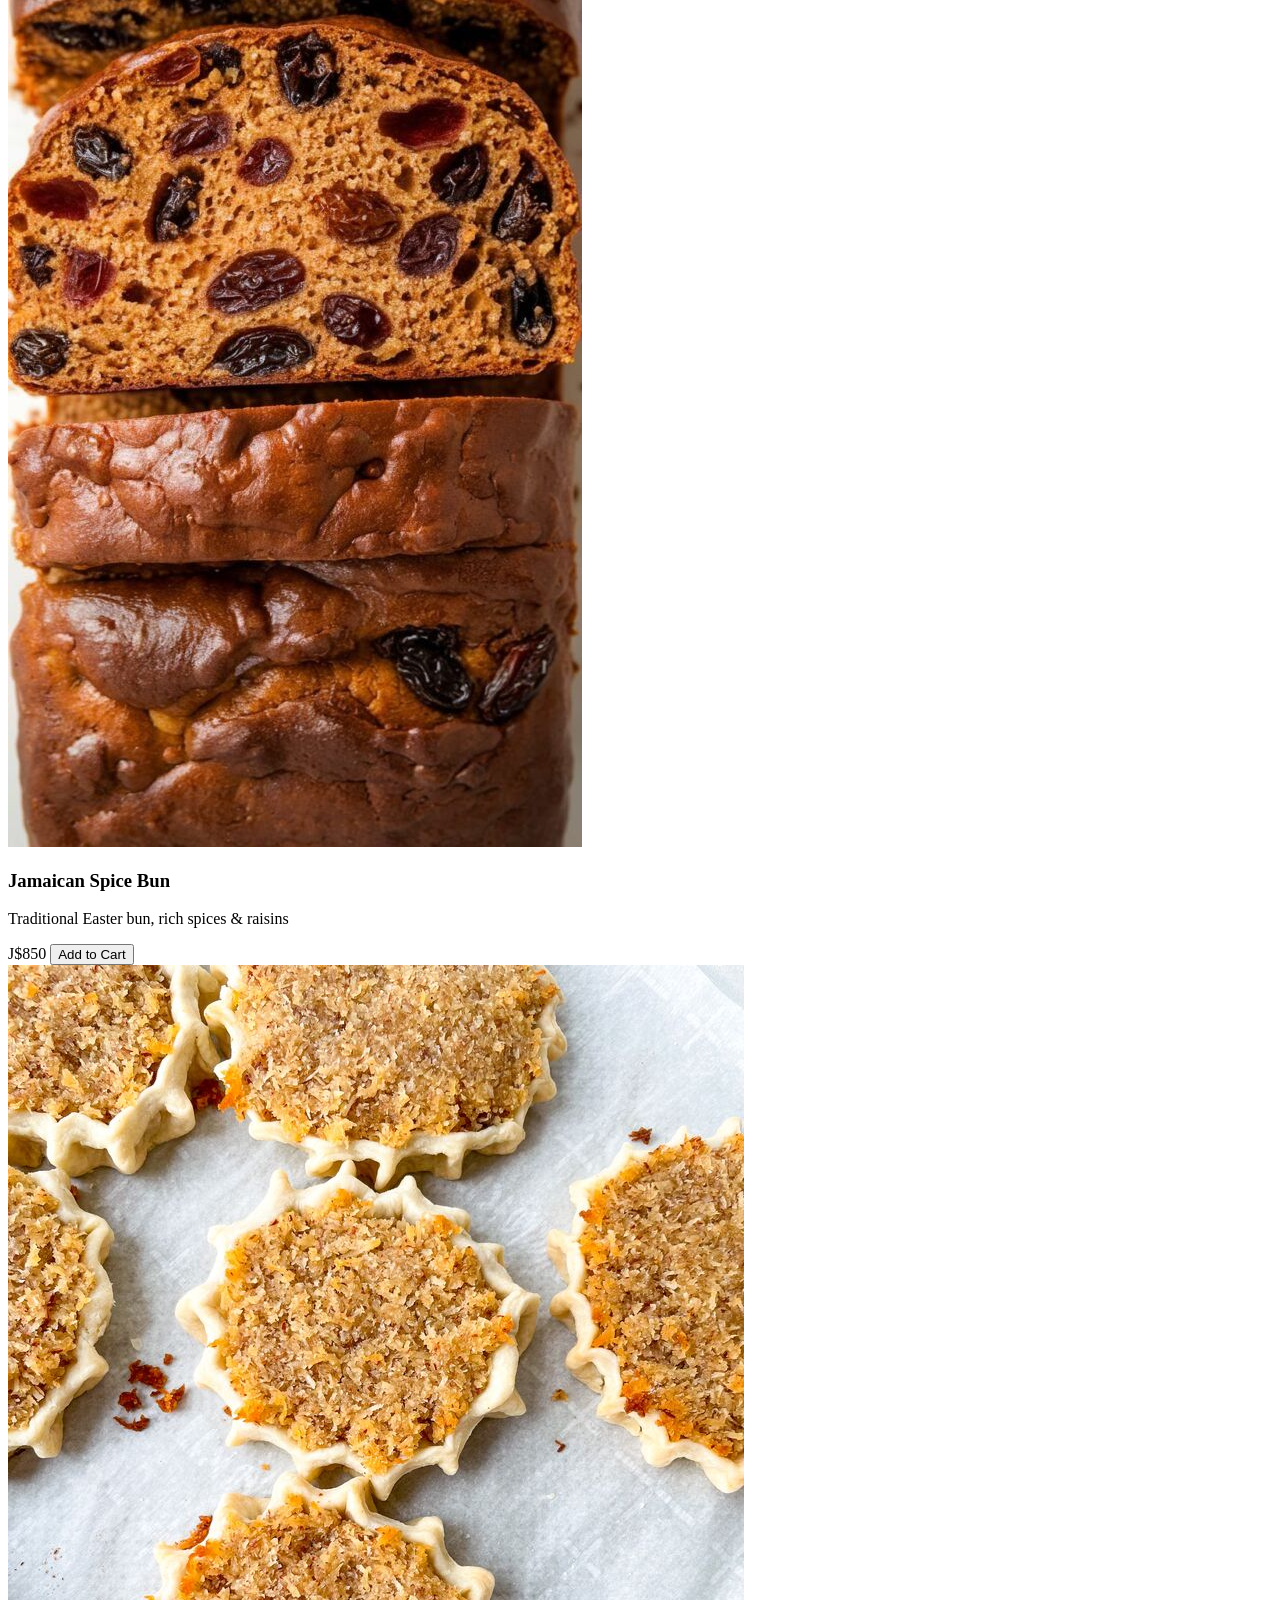
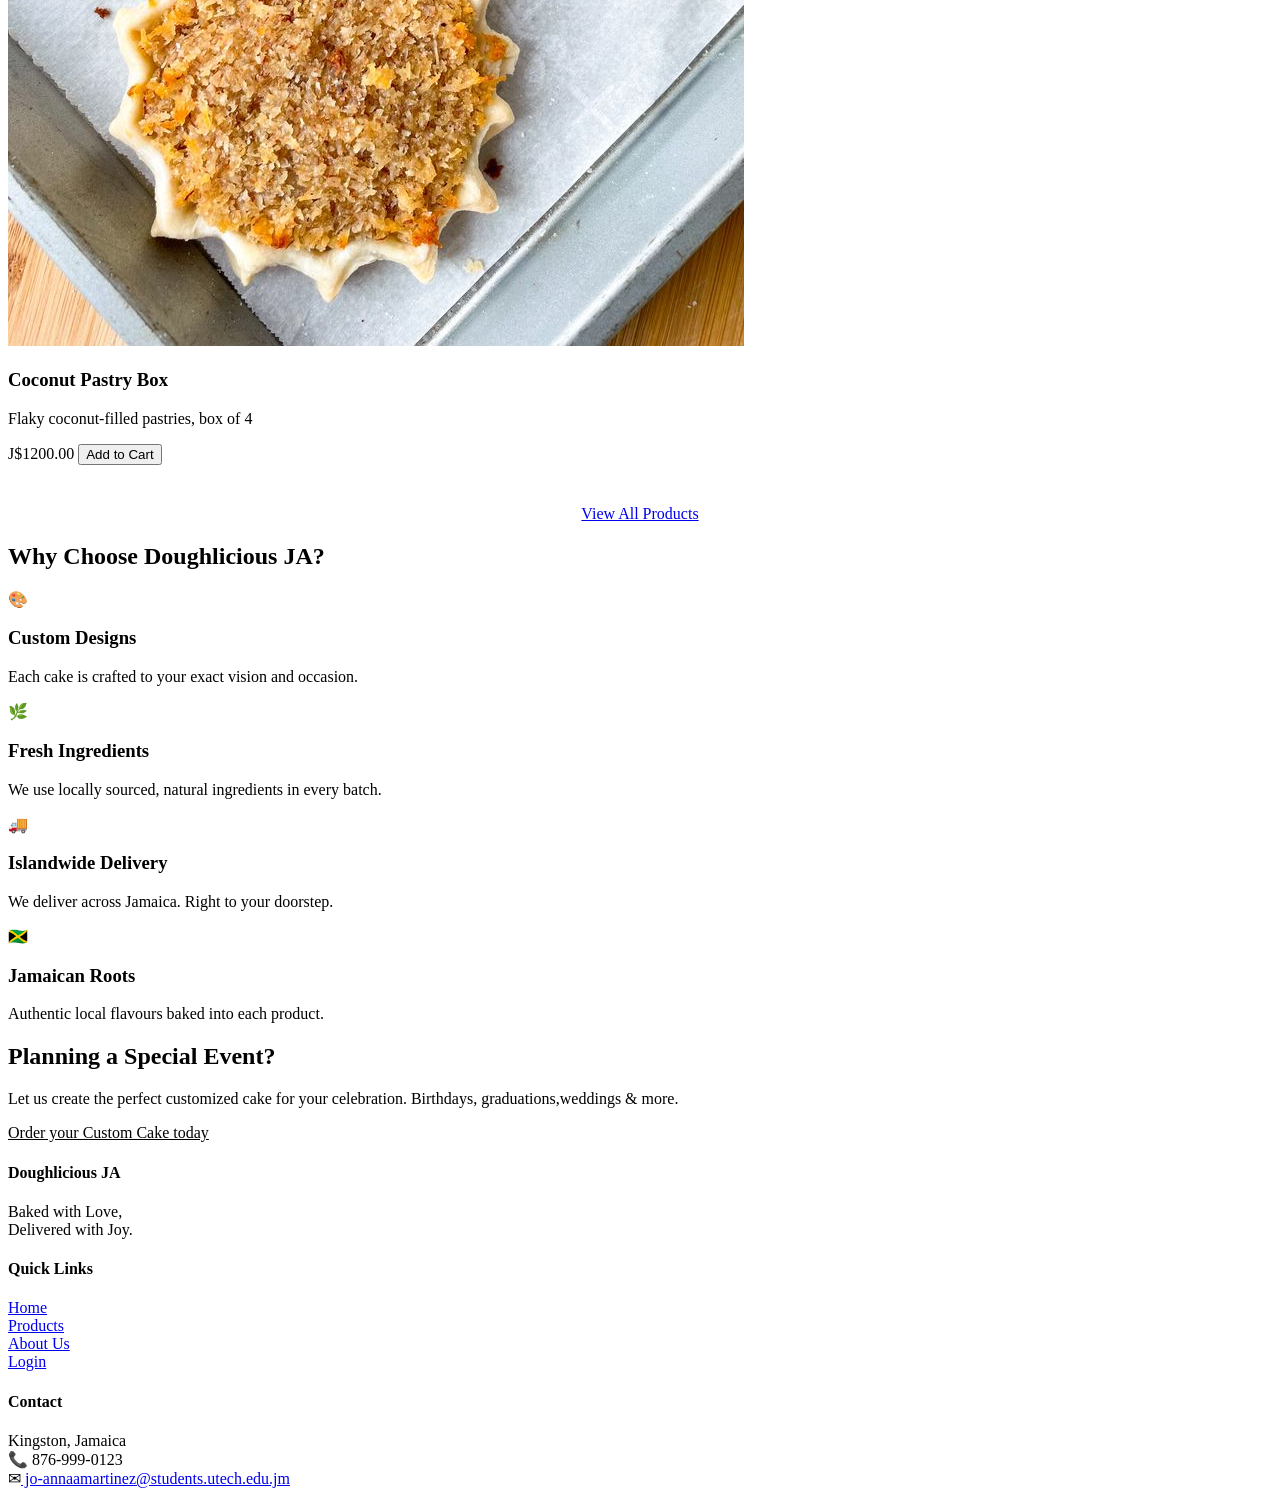
==== commit 64341ba7: "Add to code" ====
--- a/index.html
+++ b/index.html
@@ -5,7 +5,7 @@
     <meta charset="UTF-8"/>
     <meta name="viewport" content="width=device-width, initial-scale=1.0"/>
     <title>Doughlicious JA - Home</title>
-    <link rel="stylesheet" href="code/styles.css"/>
+    <link rel="stylesheet" href="styles.css"/>
 
 </head>
 <body>
@@ -43,7 +43,7 @@
         </div>
         <div class="hero-image-wrap">
             <div class="hero-card">
-                <img src="assets/cake.jpg" alt="Custom celebration cake by Doughlicious JA"class="hero-card-img"/>
+                <img src="../assets/cake.jpg" alt="Custom celebration cake by Doughlicious JA"class="hero-card-img"/>
                 <h3>Custom Cakes</h3>
                 <p>Designed just for your special moment</p>
                 <div class="hero-stats">
@@ -107,7 +107,7 @@
         <div class="products-grid">
             <div class="product-card">
                 <div class="product-image">
-                    <img src="assets/cake-strawberry.jpg" alt="Strawberry Dream Cake"/>
+                    <img src="../assets/cake-strawberry.jpg" alt="Strawberry Dream Cake"/>
                     <span class="product-badge">Bestseller</span>
                 </div>
                 <div class="product-info">
@@ -121,7 +121,7 @@
             </div>
             <div class="product-card">
                 <div class="product-image">
-                    <img src="assets/cupcakes-velvet.jpg" alt="Red Velvet Cupcakes"/>
+                    <img src="../assets/cupcakes-velvet.jpg" alt="Red Velvet Cupcakes"/>
                     <span class="product-badge">New</span>
                 </div>
                 <div class="product-info">
@@ -135,7 +135,7 @@
             </div>
             <div class="product-card">
                 <div class="product-image">
-                    <img src="assets/bun-spice.jpg" alt="Jamaican Spice Bun"/>
+                    <img src="../assets/bun-spice.jpg" alt="Jamaican Spice Bun"/>
                 </div>
                 <div class="product-info">
                     <h3>Jamaican Spice Bun</h3>
@@ -148,7 +148,7 @@
             </div>
             <div class="product-card">
                 <div class="product-image">
-                    <img src="assets/pastry-coconut.jpg" alt="Coconut Pastries"/>
+                    <img src="../assets/pastry-coconut.jpg" alt="Coconut Pastries"/>
                 </div>
                 <div class="product-info">
                     <h3>Coconut Pastry Box</h3>
@@ -227,4 +227,4 @@
 
 <script src="app.js"></script>
 </body>
-</html>
+</html>
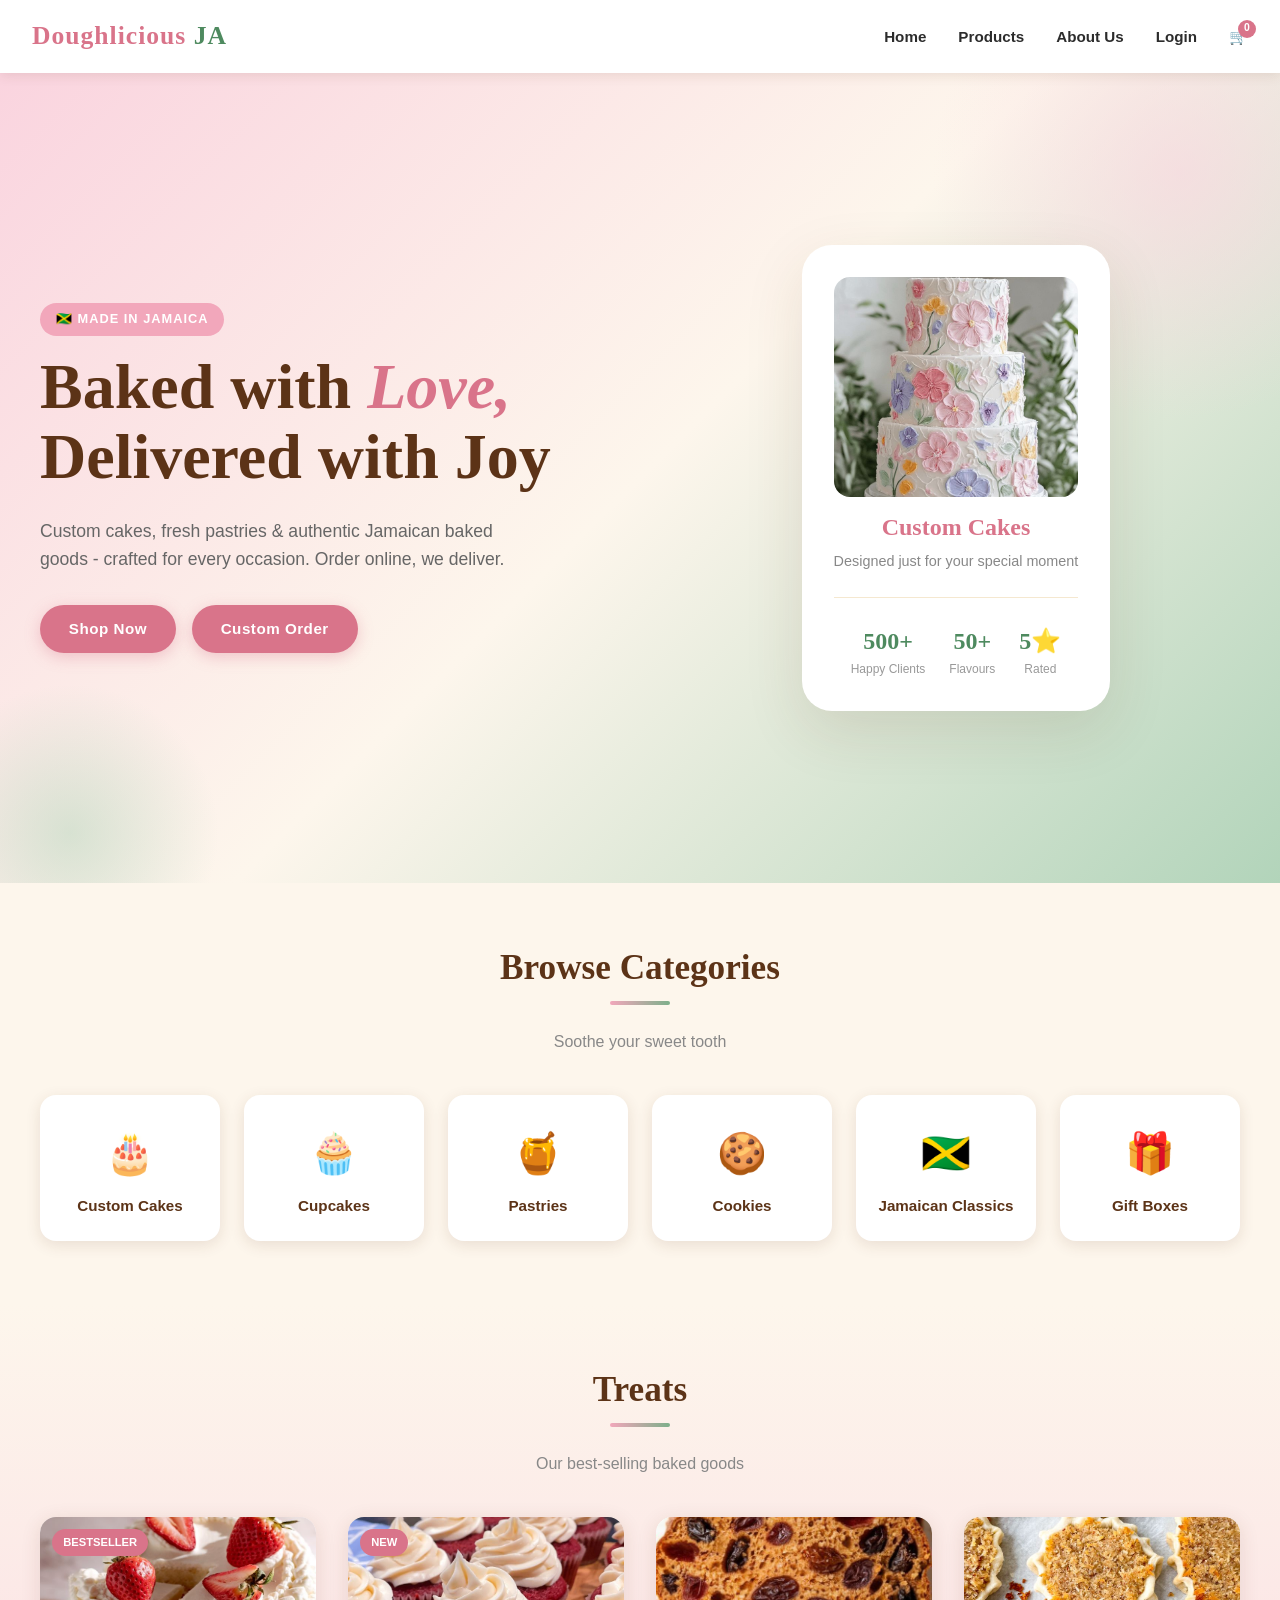
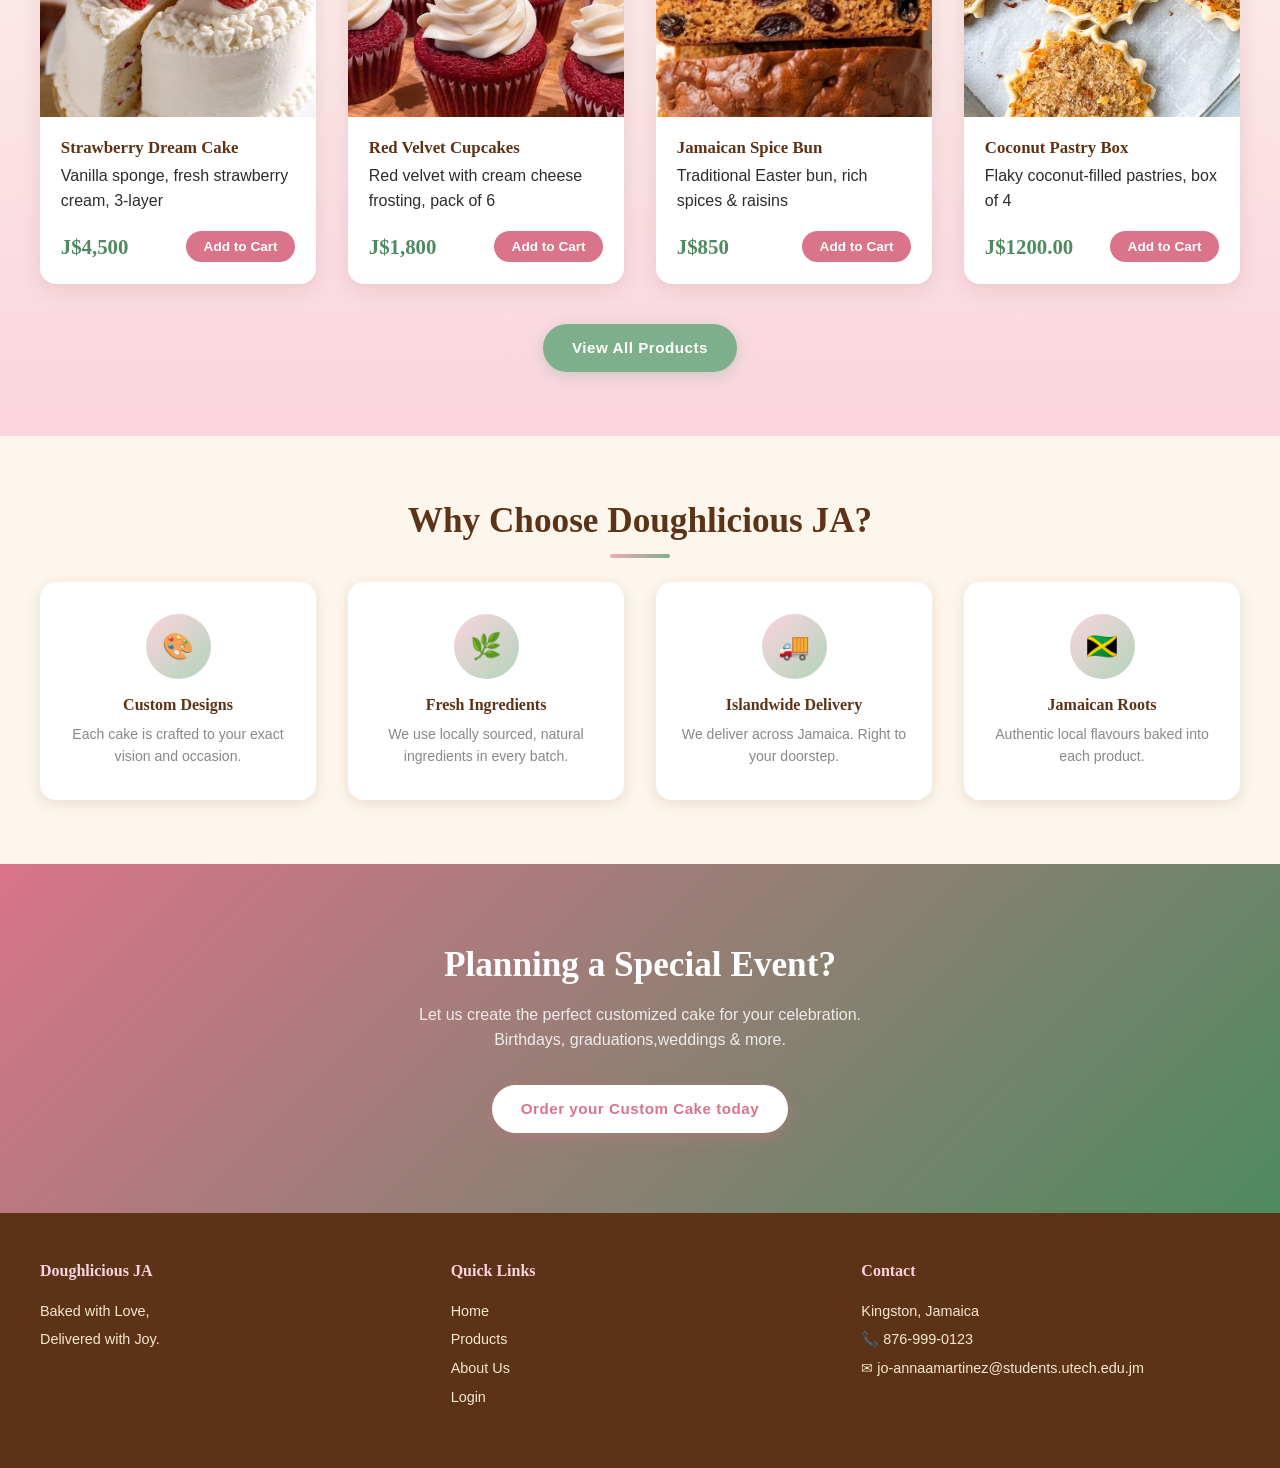
==== commit 46b04d16: "Update image paths to use relative URLs" ====
--- a/index.html
+++ b/index.html
@@ -43,7 +43,7 @@
         </div>
         <div class="hero-image-wrap">
             <div class="hero-card">
-                <img src="../assets/cake.jpg" alt="Custom celebration cake by Doughlicious JA"class="hero-card-img"/>
+                <img src="assets/cake.jpg" alt="Custom celebration cake by Doughlicious JA"class="hero-card-img"/>
                 <h3>Custom Cakes</h3>
                 <p>Designed just for your special moment</p>
                 <div class="hero-stats">
@@ -107,7 +107,7 @@
         <div class="products-grid">
             <div class="product-card">
                 <div class="product-image">
-                    <img src="../assets/cake-strawberry.jpg" alt="Strawberry Dream Cake"/>
+                    <img src="assets/cake-strawberry.jpg" alt="Strawberry Dream Cake"/>
                     <span class="product-badge">Bestseller</span>
                 </div>
                 <div class="product-info">
@@ -121,7 +121,7 @@
             </div>
             <div class="product-card">
                 <div class="product-image">
-                    <img src="../assets/cupcakes-velvet.jpg" alt="Red Velvet Cupcakes"/>
+                    <img src="assets/cupcakes-velvet.jpg" alt="Red Velvet Cupcakes"/>
                     <span class="product-badge">New</span>
                 </div>
                 <div class="product-info">
@@ -135,7 +135,7 @@
             </div>
             <div class="product-card">
                 <div class="product-image">
-                    <img src="../assets/bun-spice.jpg" alt="Jamaican Spice Bun"/>
+                    <img src="assets/bun-spice.jpg" alt="Jamaican Spice Bun"/>
                 </div>
                 <div class="product-info">
                     <h3>Jamaican Spice Bun</h3>
@@ -148,7 +148,7 @@
             </div>
             <div class="product-card">
                 <div class="product-image">
-                    <img src="../assets/pastry-coconut.jpg" alt="Coconut Pastries"/>
+                    <img src="assets/pastry-coconut.jpg" alt="Coconut Pastries"/>
                 </div>
                 <div class="product-info">
                     <h3>Coconut Pastry Box</h3>
@@ -227,4 +227,4 @@
 
 <script src="app.js"></script>
 </body>
-</html>+</html>
--- a/styles.css
+++ b/styles.css
@@ -0,0 +1,1319 @@
+/* Jo-Anna Martinez ID:2305804 */
+/*CSS Variables*/
+
+:root{
+    --blush: #F2A7BB;
+    --blush-light: #FAD4DF;
+    --blush-dark: #D9748A;
+    --cream: #FDF6EC;
+    --cream-dark: #F5E8D0;
+    --sage:#7DAF8A;
+    --sage-light: #B2D4BA;
+    --sage-dark: #4E8A5F;
+    --brown: #5C3317;
+    --charcoal: #2C2C2C;
+    --white: #FFFFFF;
+    --shadow: rgba(92,51,23,0.12);
+    --font-display: 'Playfair Display', serif;
+    --font-body: 'Lato', sans-serif;
+    --radius: 16px;
+    --radius-sm: 8px;
+    --transition: 0.3s ease;
+}
+*, *::before, *::after{
+    margin: 0;
+    padding: 0;
+    box-sizing: border-box;
+}
+html{
+    scroll-behavior: smooth;
+}
+body{
+    font-family: var(--font-body);
+    background-color: var(--cream);
+    color: var(--charcoal);
+    font-size: 16px;
+    line-height: 1.6;
+}
+img{
+    max-width: 100%;
+    display: block;
+}
+a{
+    text-decoration: none;
+    color: inherit;
+}
+ul{
+    list-style:none;
+}
+/*Typography*/
+h1,h2,h3,h4{
+    font-family: var(--font-display);
+    color: var(--brown);
+    line-height: 1.2;
+}
+h1{font-size: clamp(2rem, 5vw, 3.5rem);}
+h2{font-size: clamp(1.5rem, 3vw, 2.2rem);}
+h3{font-size: clamp(1.1rem, 2vw, 1.5rem);}
+
+p{
+    font-family: var(--font-body);
+    color: var(--charcoal);
+    margin-bottom: 1rem;
+}
+/*Navigation*/
+.navbar{
+    background-color: var(--white);
+    padding: 1rem 2rem;
+    display: flex;
+    align-items: center;
+    justify-content: space-between;
+    box-shadow: 0px 2px 12px var(--shadow);
+    position: sticky;
+    top: 0;
+    z-index: 1000;
+}
+/*navigation logo*/
+.navbar .logo{
+    font-family: var(--font-display);
+    font-size: 1.6rem;
+    color: var(--blush-dark);
+    font-weight: 700;
+    letter-spacing: 1px;
+}
+.navbar .logo span{
+    color: var(--sage-dark);
+}
+/*Navigation links*/
+.nav-links{
+    display: flex;
+    gap: 2rem;
+    align-items: center;
+}
+.nav-links a{
+    font-family: var(--font-body);
+    font-size: 0.95rem;
+    font-weight: 600;
+    color: var(--charcoal);
+    transition: color var(--transition);
+    position: relative;
+}
+/*hover effect on the links*/
+.nav-links a::after{
+    content:'';
+    position:absolute;
+    bottom: -4px;
+    left: 0;
+    width: 0;
+    height: 2px;
+    background: var(--blush);
+    transition: width var(--transition);
+}
+.nav-links a:hover::after { width: 100%; }
+.nav-links a:hover{color: var(--blush-dark);}
+
+/*Cart icon*/
+.cart-icon{
+    position: relative;
+    cursor: pointer;
+    font-size: 1.3rem;
+}
+.cart-badge{
+    position: absolute;
+    top: -8px;
+    right: -8px;
+    background: var(--blush-dark);
+    color: var(--white);
+    border-radius: 50%;
+    width: 18px;
+    height: 18px;
+    font-size: 0.65rem;
+    display: flex;
+    align-items: center;
+    justify-content: center;
+    font-weight: 700;
+}
+/* hamburger menu for mobile devices*/
+.hamburger{
+    display: none;
+    flex-direction: column;
+    gap: 5px;
+    cursor: pointer;
+    background: none;
+    border: none;
+}
+.hamburger span{
+    width: 25px;
+    height: 3px;
+    background: var(--charcoal);
+    border-radius: 2px;
+    transition: var(--transition);
+}
+/*buttons*/
+.btn {
+    display: inline-block;
+    padding: 0.75rem 1.8rem;
+    border-radius: 50px;
+    font-family: var(--font-body);
+    font-weight: 700;
+    font-size: 0.95rem;
+    cursor: pointer;
+    border: none;
+    transition: all var(--transition);
+    letter-spacing: 0.5px;
+}
+
+/* Primary button - blush pink */
+.btn-primary {
+    background: var(--blush-dark);
+    color: var(--white);
+    box-shadow: 0 4px 15px rgba(217, 116, 138, 0.35);
+}
+
+.btn-primary:hover {
+    background: var(--blush);
+    transform: translateY(-2px);
+    box-shadow: 0 6px 20px rgba(217, 116, 138, 0.45);
+}
+
+/* Secondary button - sage green */
+.btn-secondary {
+    background: var(--sage);
+    color: var(--white);
+    box-shadow: 0 4px 15px rgba(125, 175, 138, 0.35);
+}
+
+.btn-secondary:hover {
+    background: var(--sage-dark);
+    transform: translateY(-2px);
+}
+
+/* Outline button */
+.btn-outline {
+    background: transparent;
+    border: 2px solid var(--blush-dark);
+    color: var(--blush-dark);
+}
+
+.btn-outline:hover {
+    background: var(--blush-dark);
+    color: var(--white);
+}
+
+/* Danger button for cancel/clear */
+.btn-danger {
+    background: #c0392b;
+    color: var(--white);
+}
+
+.btn-danger:hover {
+    background: #a93226;
+    transform: translateY(-2px);
+}
+/*forms*/
+.form-group {
+    margin-bottom: 1.2rem;
+}
+
+.form-group label {
+    display: block;
+    font-weight: 600;
+    margin-bottom: 0.4rem;
+    font-size: 0.9rem;
+    color: var(--brown);
+}
+
+/* Shared input, select, textarea styles */
+.form-group input,.form-group select,.form-group textarea {
+    width: 100%;
+    padding: 0.75rem 1rem;
+    border: 2px solid var(--cream-dark);
+    border-radius: var(--radius-sm);
+    font-family: var(--font-body);
+    font-size: 0.95rem;
+    background: var(--white);
+    color: var(--charcoal);
+    transition: border-color var(--transition);
+    outline: none;
+}
+
+.form-group input:focus,.form-group select:focus,.form-group textarea:focus {
+    border-color: var(--blush);
+    box-shadow: 0 0 0 3px rgba(242, 167, 187, 0.2);
+}
+
+/* Error message style */
+.error-msg {
+    color: #c0392b;
+    font-size: 0.8rem;
+    margin-top: 0.3rem;
+    display: none;
+}
+
+.error-msg.show {
+    display: block;
+}
+
+.form-group input.invalid {
+    border-color: #c0392b;
+}
+
+/* Two-column form row layout */
+.form-row {
+    display: grid;
+    grid-template-columns: 1fr 1fr;
+    gap: 1rem;
+}
+
+/*Section*/
+.section {
+    padding: 4rem 2rem;
+}
+
+.section-title {
+    text-align: center;
+    margin-bottom: 0.5rem;
+}
+
+.section-subtitle {
+    text-align: center;
+    color: #888;
+    margin-bottom: 2.5rem;
+    font-size: 1rem;
+}
+
+.divider {
+    width: 60px;
+    height: 4px;
+    background: linear-gradient(to right, var(--blush), var(--sage));
+    border-radius: 2px;
+    margin: 0.75rem auto 1.5rem;
+}
+
+/* Container for max-width wrapper */
+.container {
+    max-width: 1200px;
+    margin: 0 auto;
+}
+
+/*hero page*/
+.page-hero {
+    padding: 4rem 2rem;
+    text-align: center;
+}
+
+.page-hero h1 { margin-bottom: 0.5rem; }
+.page-hero p {
+    color: #666;
+    max-width: 550px;
+    margin: 0.5rem auto 0;
+}
+/*products card (home & products)*/
+.products-grid {
+    display: grid;
+    grid-template-columns: repeat(auto-fill, minmax(260px, 1fr));
+    gap: 2rem;
+    max-width: 1200px;
+    margin: 0 auto;
+}
+
+.product-card {
+    background: var(--white);
+    border-radius: var(--radius);
+    overflow: hidden;
+    box-shadow: 0 4px 20px var(--shadow);
+    transition: all var(--transition);
+}
+
+.product-card:hover {
+    transform: translateY(-6px);
+    box-shadow: 0 15px 40px var(--shadow);
+}
+
+.product-image {
+    background: linear-gradient(135deg, var(--cream-dark), var(--blush-light));
+    height: 200px;
+    display: flex;
+    align-items: center;
+    justify-content: center;
+    font-size: 5rem;
+    position: relative;
+    overflow: hidden;
+}
+
+/* Product image fills container without stretching */
+.product-image img {
+    width: 100%;
+    height: 100%;
+    object-fit: cover;
+    display: block;
+    transition: transform var(--transition);
+}
+
+/* Subtle zoom on hover */
+.product-card:hover .product-image img {
+    transform: scale(1.05);
+}
+
+/* Hero card image */
+.hero-card-img {
+    width: 100%;
+    height: 220px;
+    object-fit: cover;
+    border-radius: 16px;
+    margin-bottom: 1rem;
+    display: block;
+}
+
+.product-badge {
+    position: absolute;
+    top: 12px;
+    left: 12px;
+    background: var(--blush-dark);
+    color: var(--white);
+    font-size: 0.7rem;
+    font-weight: 700;
+    padding: 0.3rem 0.7rem;
+    border-radius: 50px;
+    text-transform: uppercase;
+}
+
+.product-info { padding: 1.3rem; }
+
+.product-info h3 {
+    font-size: 1.05rem;
+    margin-bottom: 0.3rem;
+}
+
+.product-meta {
+    font-size: 0.8rem;
+    color: #aaa;
+    margin-bottom: 0.5rem;
+}
+
+.product-desc {
+    font-size: 0.88rem;
+    color: #777;
+    margin-bottom: 0.8rem;
+}
+
+.product-footer {
+    display: flex;
+    align-items: center;
+    justify-content: space-between;
+}
+
+.price {
+    font-family: var(--font-display);
+    font-size: 1.3rem;
+    color: var(--sage-dark);
+    font-weight: 700;
+}
+
+.add-to-cart-btn {
+    background: var(--blush-dark);
+    color: var(--white);
+    border: none;
+    border-radius: 50px;
+    padding: 0.5rem 1.1rem;
+    font-size: 0.85rem;
+    font-weight: 700;
+    cursor: pointer;
+    transition: all var(--transition);
+}
+
+.add-to-cart-btn:hover {
+    background: var(--blush);
+    transform: scale(1.05);
+}
+/*Footer*/
+footer {
+    background: var(--brown);
+    color: var(--cream);
+    padding: 3rem 2rem 1.5rem;
+}
+
+.footer-grid {
+    display: grid;
+    grid-template-columns: repeat(auto-fit, minmax(200px, 1fr));
+    gap: 2rem;
+    max-width: 1200px;
+    margin: 0 auto 2rem;
+}
+
+.footer-col h4 {
+    color: var(--blush-light);
+    margin-bottom: 1rem;
+    font-size: 1rem;
+}
+
+.footer-col p,.footer-col a {
+    color: var(--cream-dark);
+    font-size: 0.9rem;
+    line-height: 2;
+    transition: color var(--transition);
+}
+
+.footer-col a:hover { color: var(--blush-light); }
+
+.footer-bottom {
+    text-align: center;
+    border-top: 1px solid rgba(255,255,255,0.15);
+    padding-top: 1.5rem;
+    font-size: 0.85rem;
+    color: var(--cream-dark);
+}
+/*home page*/
+.hero {
+    background: linear-gradient(135deg, var(--blush-light) 0%, var(--cream) 50%, var(--sage-light) 100%);
+    min-height: 90vh;
+    display: flex;
+    align-items: center;
+    padding: 4rem 2rem;
+    position: relative;
+    overflow: hidden;
+}
+/* Decorative background circle - top right */
+.hero::before {
+    content: '';
+    position: absolute;
+    width: 500px;
+    height: 500px;
+    border-radius: 50%;
+    background: radial-gradient(circle, var(--blush-light) 0%, transparent 70%);
+    top: -150px;
+    right: -150px;
+    opacity: 0.6;
+}
+/* Decorative background circle - bottom left */
+.hero::after {
+    content: '';
+    position: absolute;
+    width: 300px;
+    height: 300px;
+    border-radius: 50%;
+    background: radial-gradient(circle, var(--sage-light) 0%, transparent 70%);
+    bottom: -100px;
+    left: -80px;
+    opacity: 0.5;
+}
+.hero-content {
+    max-width: 1200px;
+    margin: 0 auto;
+    display: grid;
+    grid-template-columns: 1fr 1fr;
+    gap: 4rem;
+    align-items: center;
+    position: relative;
+    z-index: 1;
+    width: 100%;
+}
+.hero-badge {
+    display: inline-block;
+    background: var(--blush);
+    color: var(--white);
+    font-size: 0.8rem;
+    font-weight: 700;
+    padding: 0.4rem 1rem;
+    border-radius: 50px;
+    margin-bottom: 1rem;
+    letter-spacing: 1px;
+    text-transform: uppercase;
+}
+.hero-title {
+    font-size: clamp(2.5rem, 6vw, 4rem);
+    line-height: 1.1;
+    margin-bottom: 1.5rem;
+    color: var(--brown);
+}
+.hero-title em {
+    font-style: italic;
+    color: var(--blush-dark);
+}
+.hero-text {
+    font-size: 1.1rem;
+    color: #666;
+    margin-bottom: 2rem;
+    max-width: 480px;
+}
+.hero-btns {
+    display: flex;
+    gap: 1rem;
+    flex-wrap: wrap;
+}
+.hero-image-wrap {
+    display: flex;
+    justify-content: center;
+    align-items: center;
+}
+
+/* Floating hero card */
+.hero-card {
+    background: var(--white);
+    border-radius: 30px;
+    padding: 2rem;
+    box-shadow: 0 20px 60px var(--shadow);
+    text-align: center;
+    max-width: 380px;
+    animation: floatCard 4s ease-in-out infinite;
+}
+/* Floating animation for hero card */
+@keyframes floatCard {
+    0%, 100% { transform: translateY(0px); }
+    50%      { transform: translateY(-15px); }
+}
+.hero-card-emoji {
+    font-size: 6rem;
+    margin-bottom: 1rem;
+    display: block;
+    line-height: 1;
+}
+.hero-card h3 {
+    color: var(--blush-dark);
+    margin-bottom: 0.5rem;
+}
+.hero-card p {
+    color: #888;
+    font-size: 0.9rem;
+    margin: 0;
+}
+.hero-stats {
+    display: flex;
+    gap: 1.5rem;
+    margin-top: 1.5rem;
+    padding-top: 1.5rem;
+    border-top: 1px solid var(--cream-dark);
+    justify-content: center;
+}
+.stat { text-align: center; }
+.stat-num {
+    font-family: var(--font-display);
+    font-size: 1.5rem;
+    color: var(--sage-dark);
+    font-weight: 700;
+}
+.stat-label {
+    font-size: 0.75rem;
+    color: #999;
+}
+
+/* Categories grid */
+.categories-grid {
+    display: grid;
+    grid-template-columns: repeat(6, 1fr);
+    gap: 1.5rem;
+    max-width: 1200px;
+    margin: 0 auto;
+}
+.category-card {
+    background: var(--white);
+    border-radius: var(--radius);
+    padding: 1.5rem 1rem;
+    text-align: center;
+    cursor: pointer;
+    transition: all var(--transition);
+    box-shadow: 0 4px 15px var(--shadow);
+    border: 2px solid transparent;
+}
+.category-card:hover {
+    border-color: var(--blush);
+    transform: translateY(-5px);
+    box-shadow: 0 10px 30px var(--shadow);
+}
+.category-icon {
+    font-size: 2.5rem;
+    margin-bottom: 0.75rem;
+}
+.category-card h4 {
+    font-size: 0.95rem;
+    color: var(--brown);
+    font-family: var(--font-body);
+    font-weight: 700;
+}
+/* Featured products background */
+.featured-bg {
+    background: linear-gradient(180deg, var(--cream) 0%, var(--blush-light) 100%);
+}
+
+/* Why Choose Us section */
+.why-grid {
+    display: grid;
+    grid-template-columns: repeat(auto-fit, minmax(220px, 1fr));
+    gap: 2rem;
+    max-width: 1200px;
+    margin: 0 auto;
+}
+.why-card {
+    text-align: center;
+    padding: 2rem 1.5rem;
+    background: var(--white);
+    border-radius: var(--radius);
+    box-shadow: 0 4px 15px var(--shadow);
+    transition: transform var(--transition);
+}
+.why-card:hover { transform: translateY(-4px); }
+.why-icon {
+    width: 65px;
+    height: 65px;
+    background: linear-gradient(135deg, var(--blush-light), var(--sage-light));
+    border-radius: 50%;
+    display: flex;
+    align-items: center;
+    justify-content: center;
+    margin: 0 auto 1rem;
+    font-size: 1.6rem;
+}
+.why-card h3 {
+    font-size: 1rem;
+    margin-bottom: 0.5rem;
+}
+.why-card p {
+    font-size: 0.88rem;
+    color: #888;
+    margin: 0;
+}
+
+/* CTA banner */
+.cta-banner {
+    background: linear-gradient(135deg, var(--blush-dark), var(--sage-dark));
+    color: var(--white);
+    text-align: center;
+    padding: 5rem 2rem;
+}
+.cta-banner h2 { color: var(--white); margin-bottom: 1rem; }
+.cta-banner p {
+    color: rgba(255,255,255,0.85);
+    max-width: 500px;
+    margin: 0 auto 2rem;
+}
+
+/*products page*/
+.filter-bar {
+    background: var(--white);
+    padding: 1.5rem 2rem;
+    box-shadow: 0 2px 10px var(--shadow);
+    position: sticky;
+    top: 70px;
+    z-index: 100;
+}
+.filter-inner {
+    max-width: 1200px;
+    margin: 0 auto;
+    display: flex;
+    gap: 1rem;
+    align-items: center;
+    flex-wrap: wrap;
+}
+.filter-btn {
+    padding: 0.5rem 1.2rem;
+    border-radius: 50px;
+    border: 2px solid var(--cream-dark);
+    background: var(--white);
+    font-family: var(--font-body);
+    font-size: 0.85rem;
+    font-weight: 600;
+    cursor: pointer;
+    transition: all var(--transition);
+    color: var(--charcoal);
+}
+.filter-btn:hover,
+.filter-btn.active {
+    background: var(--blush-dark);
+    border-color: var(--blush-dark);
+    color: var(--white);
+}
+.products-section {
+    padding: 3rem 2rem;
+    max-width: 1200px;
+    margin: 0 auto;
+}
+/* Custom order section */
+.custom-section {
+    background: linear-gradient(135deg, var(--blush-light), var(--cream));
+    padding: 4rem 2rem;
+}
+.custom-inner {
+    max-width: 700px;
+    margin: 0 auto;
+    background: var(--white);
+    border-radius: var(--radius);
+    padding: 2.5rem;
+    box-shadow: 0 10px 40px var(--shadow);
+}
+.custom-inner h2 {
+    text-align: center;
+    margin-bottom: 0.5rem;
+}
+.custom-inner .divider { margin-bottom: 2rem; }
+.custom-submit { text-align: center; margin-top: 1.5rem; }
+/* Order confirmation message on products page */
+#orderConfirm {
+    display: none;
+    background: var(--sage-light);
+    border-radius: var(--radius-sm);
+    padding: 1rem;
+    text-align: center;
+    color: var(--sage-dark);
+    font-weight: 600;
+    margin-top: 1rem;
+}
+/*login & register page*/
+.auth-wrapper {
+    min-height: 100vh;
+    background: linear-gradient(135deg, var(--blush-light) 0%, var(--cream) 50%, var(--sage-light) 100%);
+    display: flex;
+    align-items: center;
+    justify-content: center;
+    padding: 5rem 1rem 2rem;
+}
+.auth-container {
+    background: var(--white);
+    border-radius: 24px;
+    box-shadow: 0 20px 60px var(--shadow);
+    width: 100%;
+    max-width: 480px;
+    overflow: hidden;
+}
+
+/* Tab switcher */
+.auth-tabs {
+    display: grid;
+    grid-template-columns: 1fr 1fr;
+}
+
+.auth-tab {
+    padding: 1.2rem;
+    text-align: center;
+    font-family: var(--font-body);
+    font-weight: 700;
+    font-size: 1rem;
+    cursor: pointer;
+    border: none;
+    background: var(--cream-dark);
+    color: #888;
+    transition: all var(--transition);
+}
+.auth-tab.active {
+    background: var(--white);
+    color: var(--blush-dark);
+    border-bottom: 3px solid var(--blush-dark);
+}
+
+.auth-body { padding: 2rem; }
+
+.auth-header {
+    text-align: center;
+    margin-bottom: 2rem;
+}
+.auth-header .emoji {
+    font-size: 3rem;
+    display: block;
+    margin-bottom: 0.5rem;
+}
+
+.auth-header h2 { margin-bottom: 0.25rem; }
+.auth-header p { color: #888; font-size: 0.9rem; margin: 0; }
+
+/* Show/hide login and register panels */
+.auth-panel { display: none; }
+.auth-panel.active { display: block; }
+
+/* Password show/hide toggle */
+.password-wrap { position: relative; }
+.password-wrap input { padding-right: 2.8rem; }
+
+.toggle-pw {
+    position: absolute;
+    right: 12px;
+    top: 50%;
+    transform: translateY(-50%);
+    background: none;
+    border: none;
+    cursor: pointer;
+    font-size: 1rem;
+    color: #aaa;
+    padding: 0;
+}
+/* Full-width auth submit button */
+.auth-submit {
+    width: 100%;
+    padding: 0.9rem;
+    border-radius: 50px;
+    border: none;
+    font-family: var(--font-body);
+    font-weight: 700;
+    font-size: 1rem;
+    cursor: pointer;
+    background: var(--blush-dark);
+    color: var(--white);
+    transition: all var(--transition);
+    margin-top: 0.5rem;
+    box-shadow: 0 4px 15px rgba(217,116,138,0.3);
+}
+.auth-submit:hover {
+    background: var(--blush);
+    transform: translateY(-2px);
+}
+.auth-divider {
+    text-align: center;
+    margin: 1.5rem 0 0;
+    font-size: 0.88rem;
+    color: #aaa;
+}
+.auth-divider a {
+    color: var(--sage-dark);
+    font-weight: 700;
+    cursor: pointer;
+}
+/* Success messages on login/register */
+.auth-success {
+    display: none;
+    background: var(--sage-light);
+    border-radius: var(--radius-sm);
+    padding: 0.9rem;
+    text-align: center;
+    color: var(--sage-dark);
+    font-weight: 600;
+    margin-top: 1rem;
+    font-size: 0.9rem;
+}
+
+/*cart & checkout page*/
+.cart-layout {
+    max-width: 1100px;
+    margin: 0 auto;
+    padding: 3rem 2rem;
+    display: grid;
+    grid-template-columns: 1fr 360px;
+    gap: 2.5rem;
+    align-items: start;
+}
+
+/* Cart panel */
+.cart-panel {
+    background: var(--white);
+    border-radius: var(--radius);
+    box-shadow: 0 4px 20px var(--shadow);
+    overflow: hidden;
+}
+.cart-panel-header {
+    padding: 1.2rem 1.5rem;
+    background: linear-gradient(135deg, var(--blush-light), var(--cream));
+    border-bottom: 1px solid var(--cream-dark);
+    display: flex;
+    align-items: center;
+    justify-content: space-between;
+    }
+.cart-panel-header h3 { margin: 0; font-size: 1.1rem; }
+/* Empty cart state */
+.empty-cart {
+    text-align: center;
+    padding: 3rem;
+    color: #aaa;
+}
+.empty-cart .emoji {
+    font-size: 3rem;
+    display: block;
+    margin-bottom: 1rem;
+}
+
+/* Individual cart item row */
+.cart-item {
+    display: grid;
+    grid-template-columns: 60px 1fr auto auto auto;
+    gap: 1rem;
+    align-items: center;
+    padding: 1rem 1.5rem;
+    border-bottom: 1px solid var(--cream-dark);
+    transition: background var(--transition);
+}
+
+.cart-item:hover { background: var(--cream); }
+.cart-item:last-child { border-bottom: none; }
+
+.cart-item-icon {
+    width: 55px;
+    height: 55px;
+    background: var(--cream-dark);
+    border-radius: var(--radius-sm);
+    display: flex;
+    align-items: center;
+    justify-content: center;
+    font-size: 1.8rem;
+}
+
+.cart-item-name {
+    font-weight: 600;
+    font-size: 0.95rem;
+    color: var(--brown);
+}
+
+.cart-item-price {
+    font-size: 0.85rem;
+    color: #888;
+}
+
+/* Quantity controls */
+.qty-control {
+    display: flex;
+    align-items: center;
+    gap: 0.5rem;
+    background: var(--cream);
+    border-radius: 50px;
+    padding: 0.2rem 0.5rem;
+}
+
+.qty-btn {
+    background: var(--blush-dark);
+    color: var(--white);
+    border: none;
+    width: 24px;
+    height: 24px;
+    border-radius: 50%;
+    cursor: pointer;
+    font-size: 1rem;
+    font-weight: 700;
+    display: flex;
+    align-items: center;
+    justify-content: center;
+    transition: background var(--transition);
+}
+
+.qty-btn:hover { background: var(--blush); }
+.qty-num {
+    font-weight: 700;
+    font-size: 0.95rem;
+    min-width: 20px;
+    text-align: center;
+}
+
+.subtotal {
+    font-family: var(--font-display);
+    font-weight: 700;
+    color: var(--sage-dark);
+    font-size: 1rem;
+    min-width: 80px;
+    text-align: right;
+}
+
+.remove-btn {
+    background: none;
+    border: none;
+    color: #ccc;
+    cursor: pointer;
+    font-size: 1.2rem;
+    transition: color var(--transition);
+}
+.remove-btn:hover { color: #c0392b; }
+/* Cart action buttons bar */
+.cart-actions {
+    padding: 1rem 1.5rem;
+    display: flex;
+    gap: 1rem;
+    border-top: 1px solid var(--cream-dark);
+    flex-wrap: wrap;
+}
+
+/* Order summary panel */
+.summary-panel {
+    background: var(--white);
+    border-radius: var(--radius);
+    box-shadow: 0 4px 20px var(--shadow);
+    overflow: hidden;
+    position: sticky;
+    top: 90px;
+}
+
+.summary-header {
+    padding: 1.2rem 1.5rem;
+    background: linear-gradient(135deg, var(--sage-light), var(--cream));
+    border-bottom: 1px solid var(--cream-dark);
+}
+
+.summary-header h3 { margin: 0; font-size: 1.1rem; }
+.summary-body { padding: 1.5rem; }
+.summary-row {
+    display: flex;
+    justify-content: space-between;
+    align-items: center;
+    margin-bottom: 0.9rem;
+    font-size: 0.92rem;
+}
+
+.summary-row.total {
+    border-top: 2px solid var(--cream-dark);
+    padding-top: 0.9rem;
+    margin-top: 0.5rem;
+    font-weight: 700;
+    font-size: 1.05rem;
+}
+
+.summary-row .label { color: #666; }
+.summary-row .value { font-weight: 600; color: var(--charcoal); }
+
+.summary-row.total .value {
+    color: var(--sage-dark);
+    font-family: var(--font-display);
+    font-size: 1.3rem;
+}
+
+.discount-val { color: #27ae60 !important; }
+
+/* Checkout form section */
+.checkout-section {
+    max-width: 1100px;
+    margin: 0 auto;
+    padding: 0 2rem 3rem;
+}
+.checkout-card {
+    background: var(--white);
+    border-radius: var(--radius);
+    box-shadow: 0 4px 20px var(--shadow);
+    padding: 2rem;
+}
+
+.checkout-card h3 {
+    margin-bottom: 1.5rem;
+    padding-bottom: 0.75rem;
+    border-bottom: 2px solid var(--cream-dark);
+}
+.checkout-btns {
+    display: flex;
+    gap: 1rem;
+    justify-content: flex-end;
+    margin-top: 1.5rem;
+    flex-wrap: wrap;
+}
+/* Order confirmed state */
+#orderConfirmedMsg {
+    display: none;
+    background: linear-gradient(135deg, var(--sage-light), var(--blush-light));
+    border-radius: var(--radius);
+    padding: 2.5rem;
+    text-align: center;
+    margin-top: 1rem;
+}
+#orderConfirmedMsg .big-emoji {
+    font-size: 3.5rem;
+    display: block;
+    margin-bottom: 1rem;
+}
+#orderConfirmedMsg h2 { color: var(--sage-dark); margin-bottom: 0.5rem; }
+#orderConfirmedMsg p  { color: #666; margin: 0; }
+
+/*About Us Page*/
+.story-grid {
+    display: grid;
+    grid-template-columns: 1fr 1fr;
+    gap: 4rem;
+    align-items: center;
+    max-width: 1100px;
+    margin: 0 auto;
+}
+.story-image {
+    background: linear-gradient(135deg, var(--blush-light), var(--cream-dark));
+    border-radius: 24px;
+    height: 380px;
+    overflow: hidden;
+    box-shadow: 0 15px 40px var(--shadow);
+}
+/* story image fills the container without stretching*/
+.story-image img{
+    width: 100%;
+    height: 100%;
+    object-fit:  cover;
+    display: block;
+    border-radius: 24px;
+}
+.story-text h2 { margin-bottom: 1rem; }
+.story-text p  { color: #666; }
+
+/* Mission & Vision cards */
+.mv-grid {
+    display: grid;
+    grid-template-columns: 1fr 1fr;
+    gap: 2rem;
+    max-width: 1100px;
+    margin: 0 auto;
+}
+.mv-card {
+    background: var(--white);
+    border-radius: var(--radius);
+    padding: 2rem;
+    box-shadow: 0 4px 20px var(--shadow);
+    border-top: 4px solid var(--blush-dark);
+}
+.mv-card.vision { border-top-color: var(--sage-dark); }
+.mv-card .icon { font-size: 2.5rem; margin-bottom: 1rem; }
+.mv-card h3    { margin-bottom: 0.75rem; }
+.mv-card p     { color: #666; margin: 0; }
+
+/* Values section */
+.values-bg { background: linear-gradient(135deg, var(--cream), var(--blush-light)); }
+.values-grid {
+    display: grid;
+    grid-template-columns: repeat(auto-fit, minmax(200px, 1fr));
+    gap: 1.5rem;
+    max-width: 1100px;
+    margin: 0 auto;
+}
+.values-card {
+    background: var(--white);
+    border-radius: var(--radius);
+    padding: 1.5rem;
+    text-align: center;
+    box-shadow: 0 4px 15px var(--shadow);
+    transition: transform var(--transition);
+}
+.values-card:hover { transform: translateY(-4px); }
+.values-card .icon { font-size: 2rem; margin-bottom: 0.75rem; display: block; }
+.values-card h4    { font-size: 0.95rem; color: var(--brown); }
+
+/* Student info card */
+.student-card {
+    max-width: 700px;
+    margin: 0 auto;
+    background: linear-gradient(135deg, var(--blush-light), var(--sage-light));
+    border-radius: var(--radius);
+    padding: 2.5rem;
+    box-shadow: 0 10px 40px var(--shadow);
+    }
+.student-card h3 {
+    text-align: center;
+    margin-bottom: 1.5rem;
+    padding-bottom: 1rem;
+    border-bottom: 2px solid rgba(255,255,255,0.6);
+}
+.student-info-grid {
+    display: grid;
+    grid-template-columns: 1fr 1fr;
+    gap: 1.2rem;
+}
+.info-item {
+    background: rgba(255,255,255,0.7);
+    border-radius: var(--radius-sm);
+    padding: 1rem;
+}
+.info-item .info-label {
+    font-size: 0.75rem;
+    color: #888;
+    font-weight: 700;
+    text-transform: uppercase;
+    letter-spacing: 0.5px;
+    margin-bottom: 0.3rem;
+}
+.info-item .info-value {
+    font-weight: 600;
+    color: var(--brown);
+    font-size: 0.95rem;
+}
+/* Span full width in student grid */
+.info-item.full { grid-column: 1 / -1; }
+
+/* Mailto contact button */
+.mailto-btn {
+    display: block;
+    text-align: center;
+    margin-top: 1.5rem;
+    background: var(--blush-dark);
+    color: var(--white);
+    padding: 0.9rem 2rem;
+    border-radius: 50px;
+    font-weight: 700;
+    transition: all var(--transition);
+}
+.mailto-btn:hover {
+    background: var(--sage-dark);
+    transform: translateY(-2px);
+}
+/*Mobile 600px*/
+@media (max-width: 600px) {
+/* Navbar */
+    .navbar {
+        padding: 1rem;
+        flex-wrap: wrap;
+    }
+
+    .nav-links {
+        display: none;
+        flex-direction: column;
+        width: 100%;
+        padding: 1rem 0;
+        gap: 1rem;
+        text-align: center;
+    }
+
+    .nav-links.open { display: flex; }
+    .hamburger      { display: flex; }
+
+    .section { padding: 2.5rem 1rem; }
+
+    .btn {
+        width: 100%;
+        text-align: center;
+        margin-bottom: 0.5rem;
+    }
+
+/* Home hero */
+    .hero-content {
+        grid-template-columns: 1fr;
+        gap: 2rem;
+        text-align: center;
+    }
+
+    .hero-btns  { justify-content: center; }
+    .hero-text  { margin: 0 auto 2rem; }
+    .hero-card  { max-width: 280px; margin: 0 auto; }
+
+/* Forms */
+    .form-row { grid-template-columns: 1fr; }
+
+/* Products filter */
+    .filter-inner { gap: 0.5rem; }
+    .filter-btn   { font-size: 0.8rem; padding: 0.4rem 0.9rem; }
+
+/* Cart layout */
+    .cart-layout { grid-template-columns: 1fr; padding: 1.5rem 1rem; }
+
+    .cart-item {
+        grid-template-columns: 45px 1fr;
+        grid-template-rows: auto auto auto;
+        gap: 0.5rem;
+        padding: 1rem;
+    }
+
+    .qty-control, .subtotal, .remove-btn { grid-column: 2; }
+
+  /* Checkout */
+    .checkout-btns  { justify-content: stretch; }
+    .checkout-btns .btn { flex: 1; text-align: center; }
+
+  /* About */
+    .story-grid, .mv-grid { grid-template-columns: 1fr; }
+    .story-image          { height: 220px; font-size: 5rem; }
+    .student-info-grid    { grid-template-columns: 1fr; }
+    .info-item.full       { grid-column: 1; }
+
+  /* Authentication */
+    .auth-body { padding: 1.5rem; }
+}
+/*Tablet 601-949px*/
+@media (min-width: 601px) and (max-width: 949px) {
+    .section { padding: 3rem 1.5rem; }
+
+    .hero-content {
+        grid-template-columns: 1fr;
+        text-align: center;
+    }
+
+    .hero-btns { justify-content: center; }
+    .hero-text { margin: 0 auto 2rem; }
+
+    .cart-layout   { grid-template-columns: 1fr; }
+    .story-grid    { grid-template-columns: 1fr; }
+}
+/*Desktop 950px */
+@media (min-width: 950px) {
+    .hamburger    { display: none; }
+    .nav-links    { display: flex !important; }
+}
